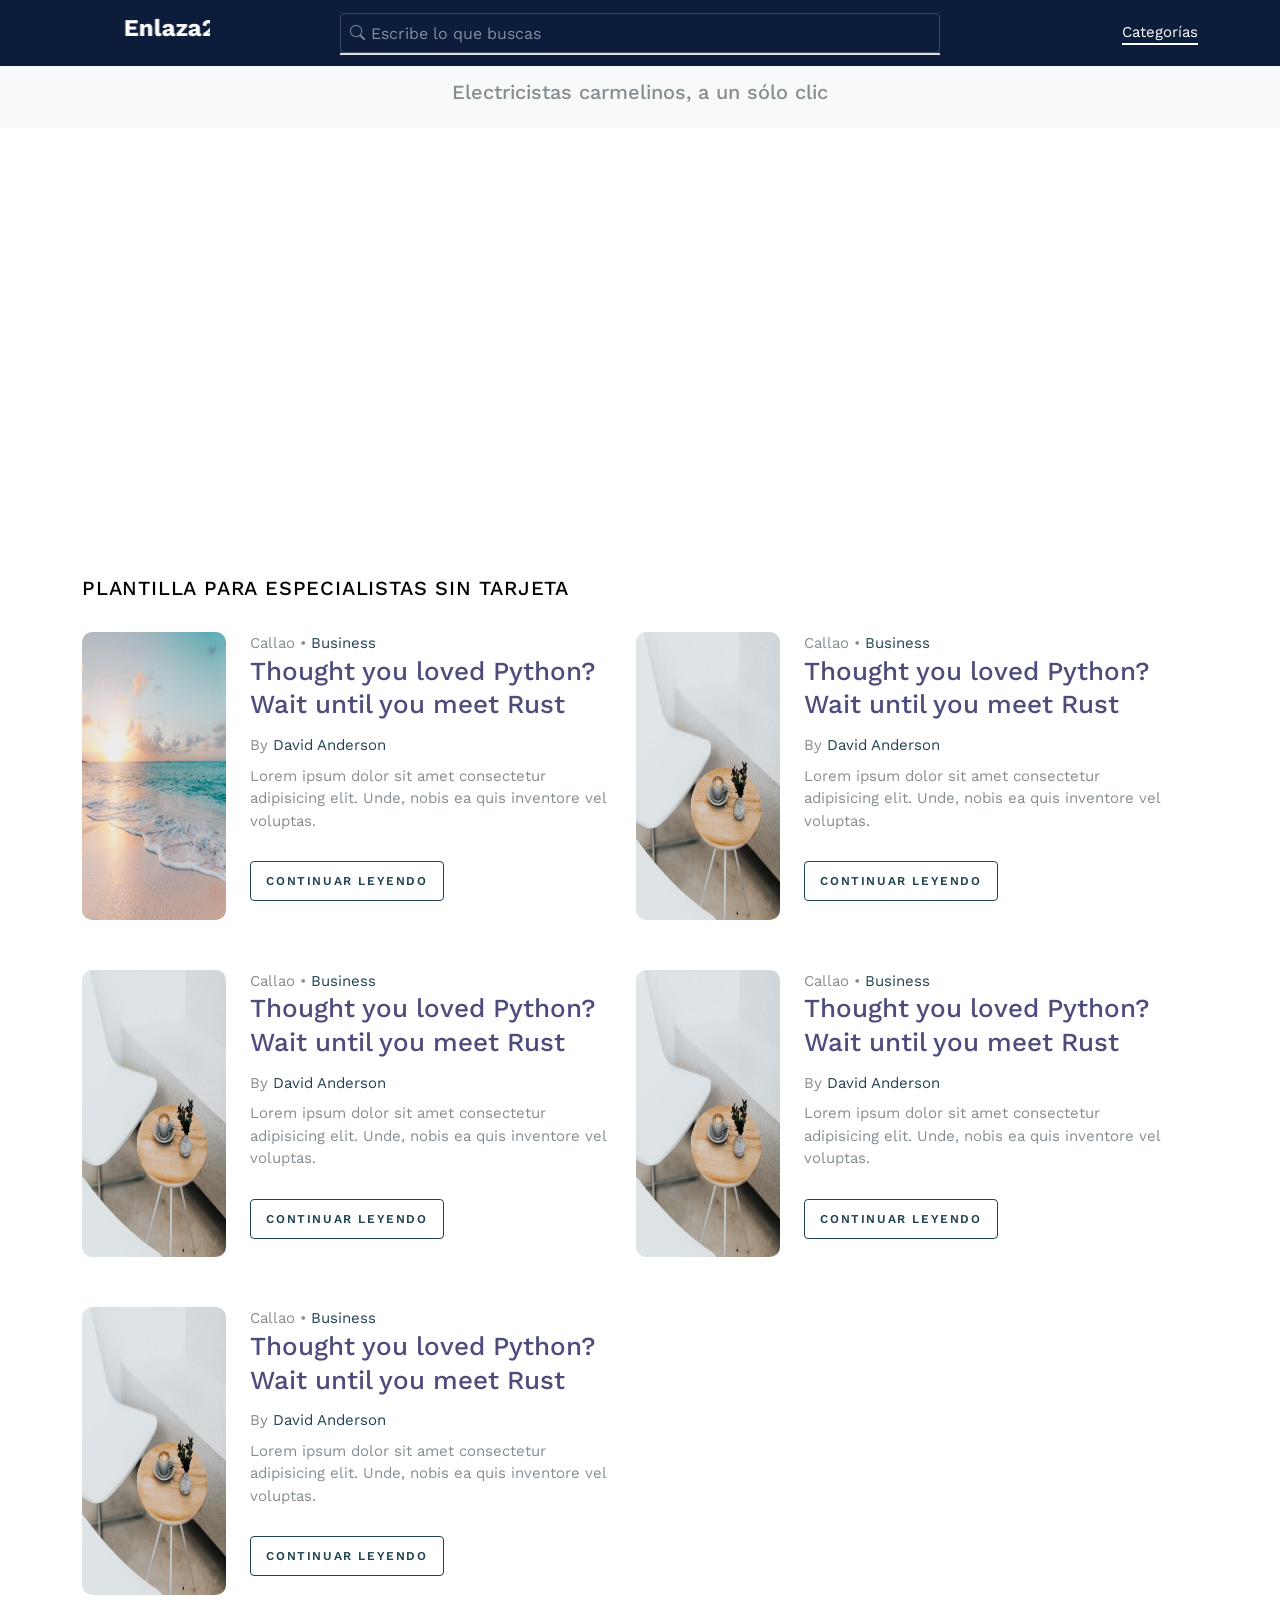
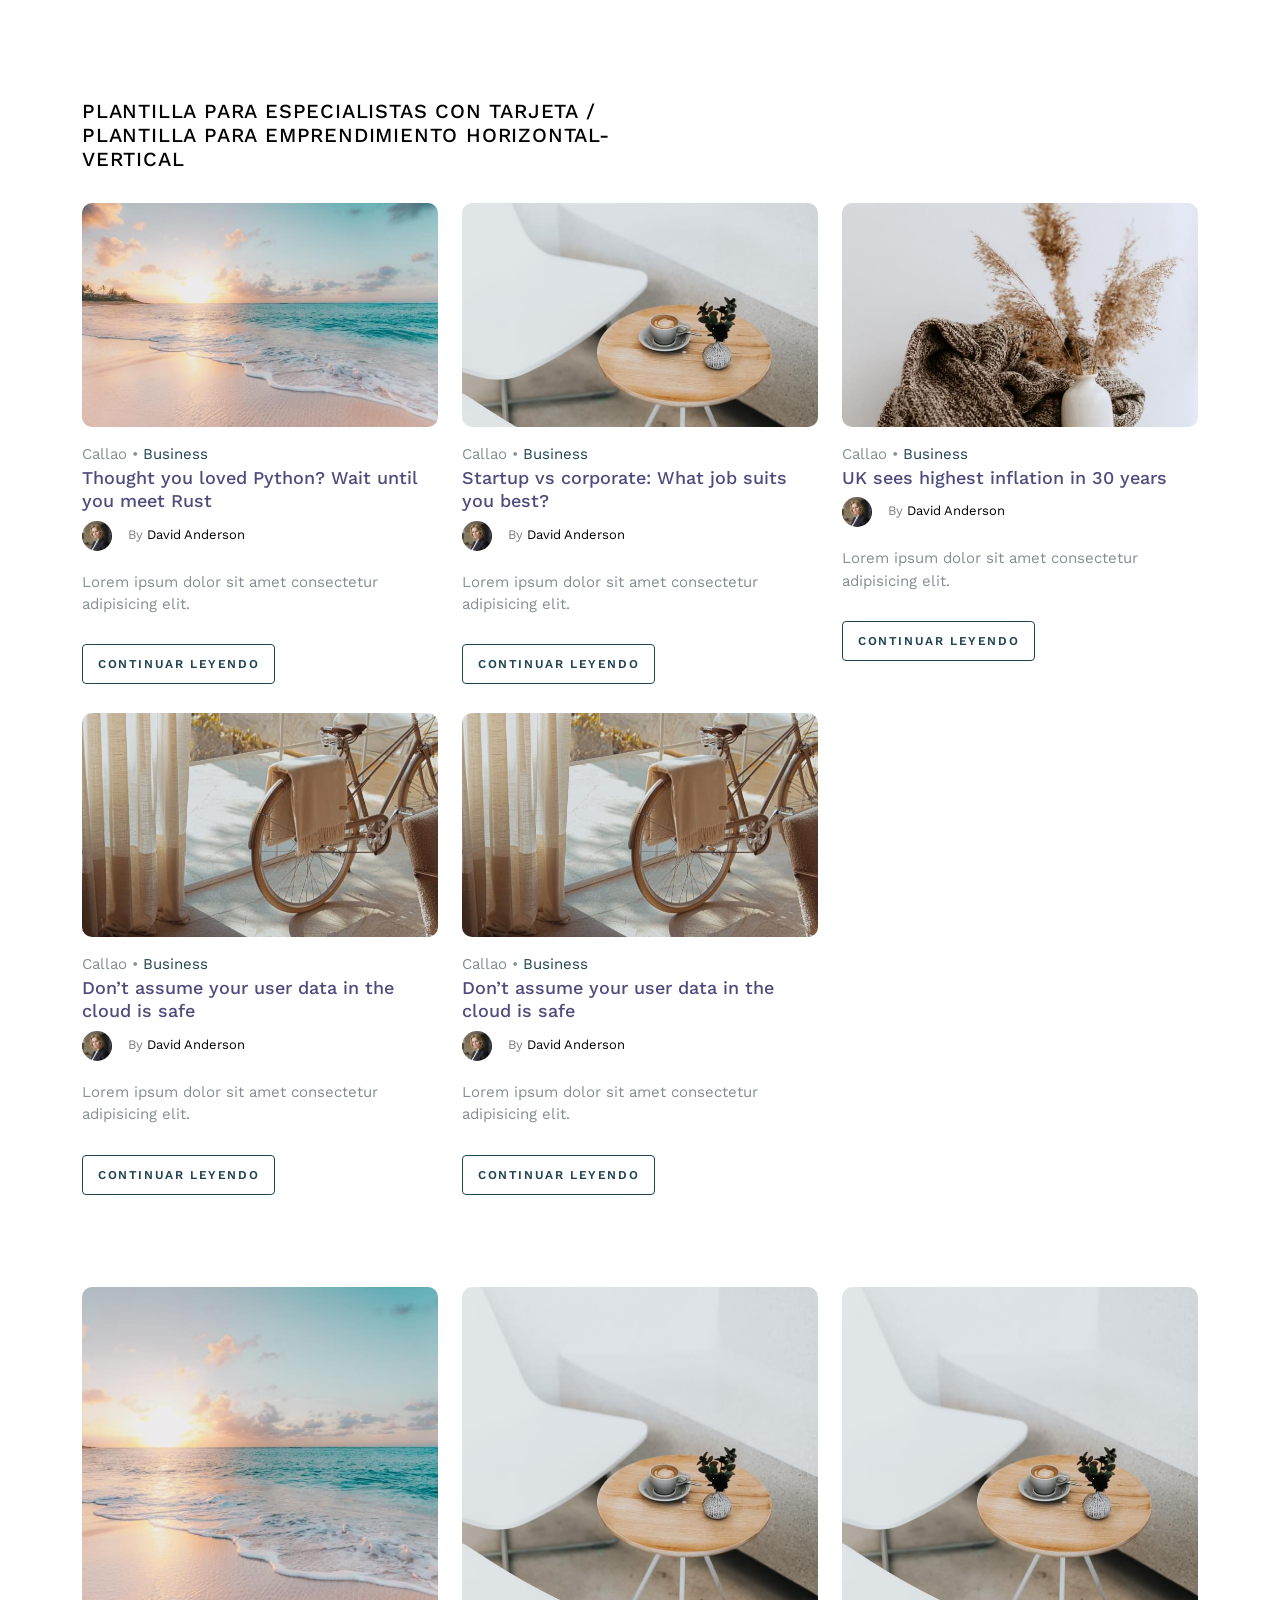
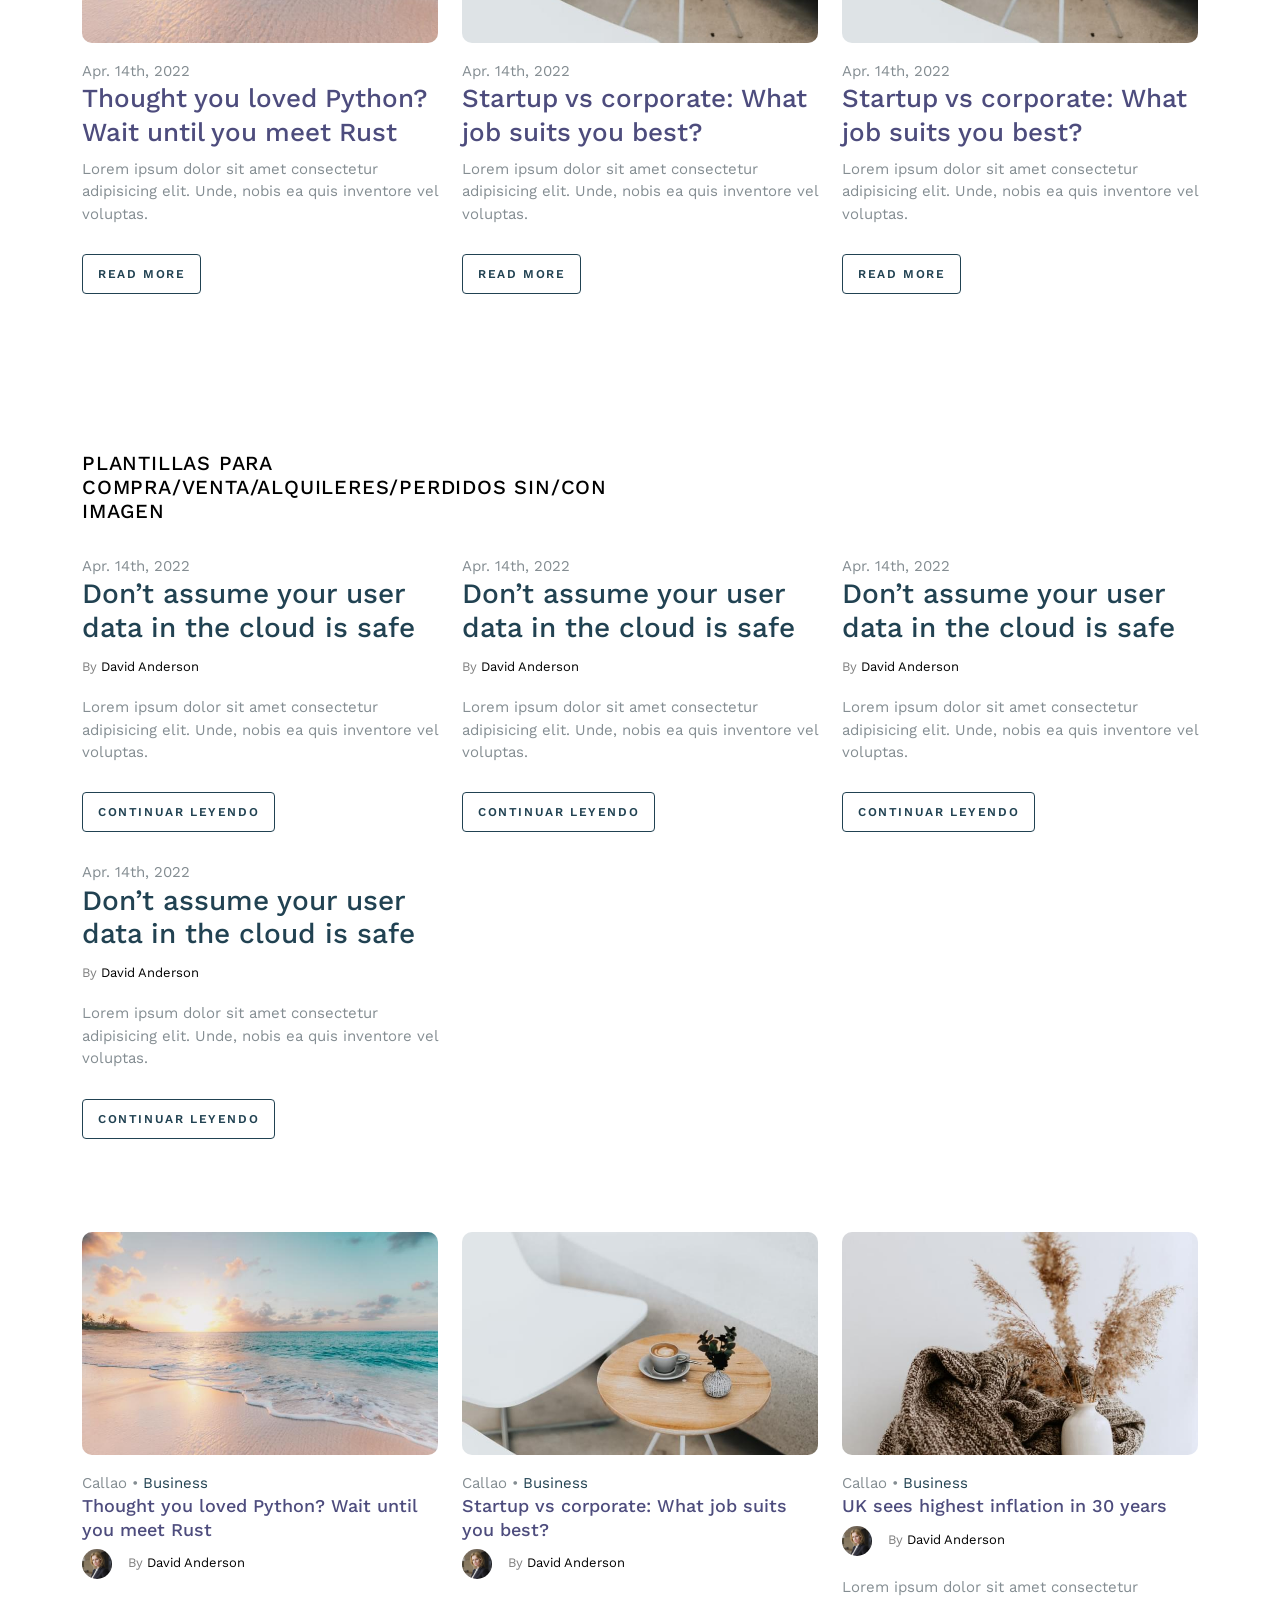
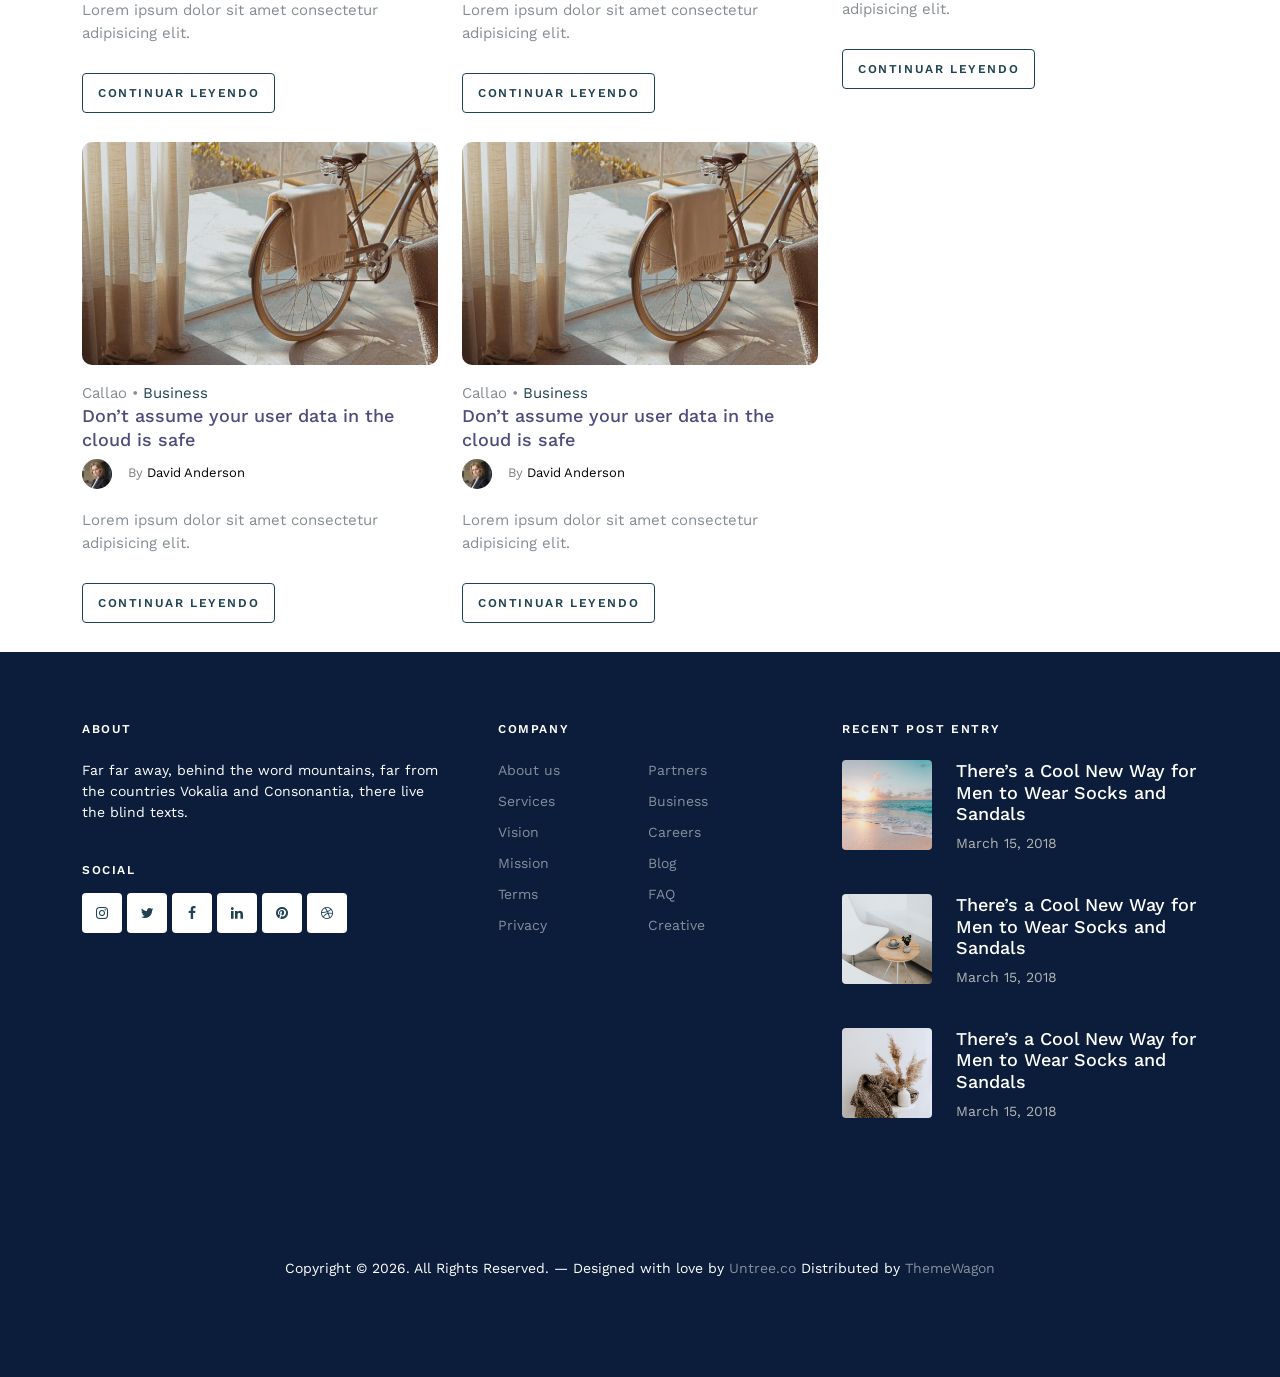
==== index.html @ 921a1724 "feat: contenido dinamico y contenido estatico" ====
<!-- /*
* Template Name: Blogy
* Template Author: Untree.co
* Template URI: https://untree.co/
* License: https://creativecommons.org/licenses/by/3.0/
*/ -->
<!doctype html>
<html lang="en">

<head>
	<meta charset="utf-8">
	<meta name="viewport" content="width=device-width, initial-scale=1">
	<meta name="author" content="Untree.co">
	<link rel="shortcut icon" href="favicon.png">

	<meta name="description" content="" />
	<meta name="keywords" content="bootstrap, bootstrap5" />

	<link rel="preconnect" href="https://fonts.googleapis.com">
	<link rel="preconnect" href="https://fonts.gstatic.com" crossorigin>
	<link href="https://fonts.googleapis.com/css2?family=Work+Sans:wght@400;600;700&display=swap" rel="stylesheet">


	<link rel="stylesheet" href="fonts/icomoon/style.css">
	<link rel="stylesheet" href="fonts/flaticon/font/flaticon.css">

	<link rel="stylesheet" href="https://cdn.jsdelivr.net/npm/bootstrap-icons@1.8.1/font/bootstrap-icons.css">

	<link rel="stylesheet" href="css/tiny-slider.css">
	<link rel="stylesheet" href="css/aos.css">
	<link rel="stylesheet" href="css/glightbox.min.css">
	<link rel="stylesheet" href="css/style.css">

	<link rel="stylesheet" href="css/flatpickr.min.css">


	<title>Blogy &mdash; Free Bootstrap 5 Website Template by Untree.co</title>
</head>

<body>

	<div class="site-mobile-menu site-navbar-target">
		<div class="site-mobile-menu-header">
			<div class="site-mobile-menu-close">
				<span class="icofont-close js-menu-toggle"></span>
			</div>
		</div>
		<div class="site-mobile-menu-body"></div>
	</div>

	<nav class="site-nav">
		<div class="container">
			<div class="menu-bg-wrap">
				<div class="site-navigation">
					<div class="row g-0 align-items-center">
						<div class="col-2">
							<a href="index.html" class="logo m-0 float-start">
								<marquee behavior="scroll" direction="left" scrollamount="3" loop="infinite">Enlaza2.pe
								</marquee>
							</a>
						</div>
						<div class="col-8 text-center">
							<form action="#" class="search-form d-inline-block">
								<input id="search" type="text" class="form-control"
									placeholder="Escribe lo que buscas" />
								<span class="bi-search"></span>
								<div id="suggestions" class="suggestions-box"></div>
							</form>
						</div>

						<div class="col-2">
							<a class="float-end site-menu-toggle js-menu-toggle d-inline-block">
								Categorías
							</a>
							<ul id="menu-categorias" class="js-clone-nav"></ul>
						</div>
					</div>
				</div>
			</div>
		</div>
	</nav>

	<section class="site-typing bg-light">
		<div class="container">
			<div class="text">
				<h5><span id="typing"></span> carmelinos, a un sólo clic</h5>
			</div>
		</div>
	</section>



	<!-- Contenedores dinamicos -->

	<div class="section search-result-wrap">
		<div class="container">
			<div class="row posts-entry">
				<div class="col-lg-2"  id="tipo1"></div>
			</div>
		</div>
	</div>

	<div class="posts-entry posts-entry-sm">
		<div class="container">
			<div class="row" id="tipo2"></div>
		</div>
	</div>

	<div class="section posts-entry">
		<div class="container">
			<div class="row g-3">
				<div class="col-md-12">
					<div class="row" id="tipo3">
					</div>
				</div>
			</div>
		</div>
	</div>

	<div class="section posts-entry">
		<div class="container">
			<div class="row" id="tipo4"></div>
		</div>
	</div>

 	<div class="posts-entry  posts-entry-sm">
		<div class="container">
			<div class="row" id="tipo5"></div>
		</div>
	</div>
	<!-- End contenedores dinamicos -->


	<!-- posts-entry -->
	<section class="section search-result-wrap">
		<div class="container">
			<div class="row mb-4">
				<div class="col-sm-6">
					<h2 class="posts-entry-title">PLANTILLA PARA ESPECIALISTAS SIN TARJETA</h2>
				</div>
			</div>
			<div class="row posts-entry">
				<div class="col-lg-2">
					<div class="blog-entry d-flex blog-entry-search-item">
						<a href="single.html" class="img-link me-4">
							<img src="images/img_1_sq.jpg" alt="Image" class="img-fluid">
						</a>
						<div>
							<span class="date">Callao &bullet; <a href="#">Business</a></span>
							<h2><a href="single.html">Thought you loved Python? Wait until you meet Rust</a></h2>
							<span class="d-inline-block mt-1">By <a href="#">David Anderson</a></span>
							<p>Lorem ipsum dolor sit amet consectetur adipisicing elit. Unde, nobis ea quis inventore
								vel voluptas.</p>
							<p><a href="single.html" class="btn btn-sm btn-outline-primary">Continuar leyendo</a></p>
						</div>
					</div>

					<div class="blog-entry d-flex blog-entry-search-item">
						<a href="single.html" class="img-link me-4">
							<img src="images/img_2_sq.jpg" alt="Image" class="img-fluid">
						</a>
						<div>
							<span class="date">Callao &bullet; <a href="#">Business</a></span>
							<h2><a href="single.html">Thought you loved Python? Wait until you meet Rust</a></h2>
							<span class="d-inline-block mt-1">By <a href="#">David Anderson</a></span>
							<p>Lorem ipsum dolor sit amet consectetur adipisicing elit. Unde, nobis ea quis inventore
								vel voluptas.</p>
							<p><a href="single.html" class="btn btn-sm btn-outline-primary">Continuar leyendo</a></p>
						</div>
					</div>

					<div class="blog-entry d-flex blog-entry-search-item">
						<a href="single.html" class="img-link me-4">
							<img src="images/img_2_sq.jpg" alt="Image" class="img-fluid">
						</a>
						<div>
							<span class="date">Callao &bullet; <a href="#">Business</a></span>
							<h2><a href="single.html">Thought you loved Python? Wait until you meet Rust</a></h2>
							<span class="d-inline-block mt-1">By <a href="#">David Anderson</a></span>
							<p>Lorem ipsum dolor sit amet consectetur adipisicing elit. Unde, nobis ea quis inventore
								vel voluptas.</p>
							<p><a href="single.html" class="btn btn-sm btn-outline-primary">Continuar leyendo</a></p>
						</div>
					</div>

					<div class="blog-entry d-flex blog-entry-search-item">
						<a href="single.html" class="img-link me-4">
							<img src="images/img_2_sq.jpg" alt="Image" class="img-fluid">
						</a>
						<div>
							<span class="date">Callao &bullet; <a href="#">Business</a></span>
							<h2><a href="single.html">Thought you loved Python? Wait until you meet Rust</a></h2>
							<span class="d-inline-block mt-1">By <a href="#">David Anderson</a></span>
							<p>Lorem ipsum dolor sit amet consectetur adipisicing elit. Unde, nobis ea quis inventore
								vel voluptas.</p>
							<p><a href="single.html" class="btn btn-sm btn-outline-primary">Continuar leyendo</a></p>
						</div>
					</div>


					<div class="blog-entry d-flex blog-entry-search-item">
						<a href="single.html" class="img-link me-4">
							<img src="images/img_2_sq.jpg" alt="Image" class="img-fluid">
						</a>
						<div>
							<span class="date">Callao &bullet; <a href="#">Business</a></span>
							<h2><a href="single.html">Thought you loved Python? Wait until you meet Rust</a></h2>
							<span class="d-inline-block mt-1">By <a href="#">David Anderson</a></span>
							<p>Lorem ipsum dolor sit amet consectetur adipisicing elit. Unde, nobis ea quis inventore
								vel voluptas.</p>
							<p><a href="single.html" class="btn btn-sm btn-outline-primary">Continuar leyendo</a></p>
						</div>
					</div>
				</div>
			</div>
		</div>
	</section>
	<!-- End posts-entry -->


	<!-- Start posts-entry -->
	<section class="posts-entry posts-entry-sm">
		<div class="container">
			<div class="row mb-4">
				<div class="col-sm-6">
					<h2 class="posts-entry-title">PLANTILLA PARA ESPECIALISTAS CON TARJETA / PLANTILLA PARA
						EMPRENDIMIENTO
						HORIZONTAL-VERTICAL</h2>
				</div>
			</div>
			<div class="row">
				<div class="col-md-6 col-lg-4">
					<div class="blog-entry">
						<a href="single.html" class="img-link">
							<img src="images/img_1_horizontal.jpg" alt="Image" class="img-fluid">
						</a>
						<span class="date">Callao &bullet; <a href="#">Business</a></span>
						<h2><a href="single.html">Thought you loved Python? Wait until you meet Rust</a></h2>

						<div class="post-meta align-items-center text-left clearfix">
							<figure class="author-figure mb-0 me-3 float-start"><img src="images/person_3.jpg"
									alt="Image" class="img-fluid"></figure>
							<span class="d-inline-block mt-1">By <a href="#">David Anderson</a></span>
						</div>

						<p>Lorem ipsum dolor sit amet consectetur adipisicing elit.</p>
						<p><a href="single.html" class="btn btn-sm btn-outline-primary">Continuar leyendo</a></p>
					</div>
				</div>
				<div class="col-md-6 col-lg-4">
					<div class="blog-entry">
						<a href="single.html" class="img-link">
							<img src="images/img_2_horizontal.jpg" alt="Image" class="img-fluid">
						</a>
						<span class="date">Callao &bullet; <a href="#">Business</a></span>
						<h2><a href="single.html">Startup vs corporate: What job suits you best?</a></h2>
						<div class="post-meta align-items-center text-left clearfix">
							<figure class="author-figure mb-0 me-3 float-start"><img src="images/person_3.jpg"
									alt="Image" class="img-fluid"></figure>
							<span class="d-inline-block mt-1">By <a href="#">David Anderson</a></span>
						</div>
						<p>Lorem ipsum dolor sit amet consectetur adipisicing elit.</p>
						<p><a href="single.html" class="btn btn-sm btn-outline-primary">Continuar leyendo</a></p>
					</div>
				</div>
				<div class="col-md-6 col-lg-4">
					<div class="blog-entry">
						<a href="single.html" class="img-link">
							<img src="images/img_3_horizontal.jpg" alt="Image" class="img-fluid">
						</a>
						<span class="date">Callao &bullet; <a href="#">Business</a></span>
						<h2><a href="single.html">UK sees highest inflation in 30 years</a></h2>
						<div class="post-meta align-items-center text-left clearfix">
							<figure class="author-figure mb-0 me-3 float-start"><img src="images/person_3.jpg"
									alt="Image" class="img-fluid"></figure>
							<span class="d-inline-block mt-1">By <a href="#">David Anderson</a></span>
						</div>
						<p>Lorem ipsum dolor sit amet consectetur adipisicing elit.</p>
						<p><a href="single.html" class="btn btn-sm btn-outline-primary">Continuar leyendo</a></p>
					</div>
				</div>
				<div class="col-md-6 col-lg-4">
					<div class="blog-entry">
						<a href="single.html" class="img-link">
							<img src="images/img_4_horizontal.jpg" alt="Image" class="img-fluid">
						</a>
						<span class="date">Callao &bullet; <a href="#">Business</a></span>
						<h2><a href="single.html">Don’t assume your user data in the cloud is safe</a></h2>
						<div class="post-meta align-items-center text-left clearfix">
							<figure class="author-figure mb-0 me-3 float-start"><img src="images/person_3.jpg"
									alt="Image" class="img-fluid"></figure>
							<span class="d-inline-block mt-1">By <a href="#">David Anderson</a></span>
						</div>
						<p>Lorem ipsum dolor sit amet consectetur adipisicing elit.</p>
						<p><a href="single.html" class="btn btn-sm btn-outline-primary">Continuar leyendo</a></p>
					</div>
				</div>
				<div class="col-md-6 col-lg-4">
					<div class="blog-entry">
						<a href="single.html" class="img-link">
							<img src="images/img_4_horizontal.jpg" alt="Image" class="img-fluid">
						</a>
						<span class="date">Callao &bullet; <a href="#">Business</a></span>
						<h2><a href="single.html">Don’t assume your user data in the cloud is safe</a></h2>
						<div class="post-meta align-items-center text-left clearfix">
							<figure class="author-figure mb-0 me-3 float-start"><img src="images/person_3.jpg"
									alt="Image" class="img-fluid"></figure>
							<span class="d-inline-block mt-1">By <a href="#">David Anderson</a></span>
						</div>
						<p>Lorem ipsum dolor sit amet consectetur adipisicing elit.</p>
						<p><a href="single.html" class="btn btn-sm btn-outline-primary">Continuar leyendo</a></p>
					</div>
				</div>
			</div>
		</div>
	</section>
	<!-- End posts-entry -->

	<!-- Start posts-entry -->
	<div class="section posts-entry">
		<div class="container">
			<div class="row g-3">
				<div class="col-md-12">
					<div class="row">
						<div class="col-md-4">
							<div class="blog-entry">
								<a href="single.html" class="img-link">
									<img src="images/img_1_sq.jpg" alt="Image" class="img-fluid">
								</a>
								<span class="date">Apr. 14th, 2022</span>
								<h2><a href="single.html">Thought you loved Python? Wait until you meet Rust</a></h2>
								<p>Lorem ipsum dolor sit amet consectetur adipisicing elit. Unde, nobis ea quis
									inventore vel voluptas.</p>
								<p><a href="single.html" class="btn btn-sm btn-outline-primary">Read More</a></p>
							</div>
						</div>
						<div class="col-md-4">
							<div class="blog-entry">
								<a href="single.html" class="img-link">
									<img src="images/img_2_sq.jpg" alt="Image" class="img-fluid">
								</a>
								<span class="date">Apr. 14th, 2022</span>
								<h2><a href="single.html">Startup vs corporate: What job suits you best?</a></h2>
								<p>Lorem ipsum dolor sit amet consectetur adipisicing elit. Unde, nobis ea quis
									inventore vel voluptas.</p>
								<p><a href="single.html" class="btn btn-sm btn-outline-primary">Read More</a></p>
							</div>
						</div>
						<div class="col-md-4">
							<div class="blog-entry">
								<a href="single.html" class="img-link">
									<img src="images/img_2_sq.jpg" alt="Image" class="img-fluid">
								</a>
								<span class="date">Apr. 14th, 2022</span>
								<h2><a href="single.html">Startup vs corporate: What job suits you best?</a></h2>
								<p>Lorem ipsum dolor sit amet consectetur adipisicing elit. Unde, nobis ea quis
									inventore vel voluptas.</p>
								<p><a href="single.html" class="btn btn-sm btn-outline-primary">Read More</a></p>
							</div>
						</div>
					</div>
				</div>
			</div>
		</div>
	</div>

	<!-- Start posts-entry -->
	<section class="section posts-entry">
		<div class="container">
			<div class="row mb-4">
				<div class="col-sm-6">
					<h2 class="posts-entry-title">PLANTILLAS PARA COMPRA/VENTA/ALQUILERES/PERDIDOS SIN/CON IMAGEN</h2>
				</div>
			</div>
			<div class="row">
				<div class="col-md-6 col-lg-4">
					<span class="date">Apr. 14th, 2022</span>
					<h3><a href="single.html">Don’t assume your user data in the cloud is safe</a></h3>
					<div class="post-meta align-items-center text-left clearfix">
						<span class="d-inline-block mt-1">By <a href="#">David Anderson</a></span>
					</div>
					<p>Lorem ipsum dolor sit amet consectetur adipisicing elit. Unde, nobis ea quis inventore
						vel voluptas.</p>
					<p><a href="single.html" class="btn btn-sm btn-outline-primary">Continuar leyendo</a></p>
				</div>

				<div class="col-md-6 col-lg-4">
					<span class="date">Apr. 14th, 2022</span>
					<h3><a href="single.html">Don’t assume your user data in the cloud is safe</a></h3>
					<div class="post-meta align-items-center text-left clearfix">
						<span class="d-inline-block mt-1">By <a href="#">David Anderson</a></span>
					</div>
					<p>Lorem ipsum dolor sit amet consectetur adipisicing elit. Unde, nobis ea quis inventore
						vel voluptas.</p>
					<p><a href="single.html" class="btn btn-sm btn-outline-primary">Continuar leyendo</a></p>
				</div>

				<div class="col-md-6 col-lg-4">
					<span class="date">Apr. 14th, 2022</span>
					<h3><a href="single.html">Don’t assume your user data in the cloud is safe</a></h3>
					<div class="post-meta align-items-center text-left clearfix">
						<span class="d-inline-block mt-1">By <a href="#">David Anderson</a></span>
					</div>
					<p>Lorem ipsum dolor sit amet consectetur adipisicing elit. Unde, nobis ea quis inventore
						vel voluptas.</p>
					<p><a href="single.html" class="btn btn-sm btn-outline-primary">Continuar leyendo</a></p>
				</div>

				<div class="col-md-6 col-lg-4">
					<span class="date">Apr. 14th, 2022</span>
					<h3><a href="single.html">Don’t assume your user data in the cloud is safe</a></h3>
					<div class="post-meta align-items-center text-left clearfix">
						<span class="d-inline-block mt-1">By <a href="#">David Anderson</a></span>
					</div>
					<p>Lorem ipsum dolor sit amet consectetur adipisicing elit. Unde, nobis ea quis inventore
						vel voluptas.</p>
					<p><a href="single.html" class="btn btn-sm btn-outline-primary">Continuar leyendo</a></p>
				</div>
			</div>
		</div>
		</div>
	</section>
	<!-- End posts-entry -->

	<div class="posts-entry posts-entry-sm">
		<div class="container">
			<div class="row">
				<div class="col-md-6 col-lg-4">
					<div class="blog-entry">
						<a href="single.html" class="img-link">
							<img src="images/img_1_horizontal.jpg" alt="Image" class="img-fluid">
						</a>
						<span class="date">Callao &bullet; <a href="#">Business</a></span>
						<h2><a href="single.html">Thought you loved Python? Wait until you meet Rust</a></h2>

						<div class="post-meta align-items-center text-left clearfix">
							<figure class="author-figure mb-0 me-3 float-start"><img src="images/person_3.jpg"
									alt="Image" class="img-fluid"></figure>
							<span class="d-inline-block mt-1">By <a href="#">David Anderson</a></span>
						</div>

						<p>Lorem ipsum dolor sit amet consectetur adipisicing elit.</p>
						<p><a href="single.html" class="btn btn-sm btn-outline-primary">Continuar leyendo</a></p>
					</div>
				</div>
				<div class="col-md-6 col-lg-4">
					<div class="blog-entry">
						<a href="single.html" class="img-link">
							<img src="images/img_2_horizontal.jpg" alt="Image" class="img-fluid">
						</a>
						<span class="date">Callao &bullet; <a href="#">Business</a></span>
						<h2><a href="single.html">Startup vs corporate: What job suits you best?</a></h2>
						<div class="post-meta align-items-center text-left clearfix">
							<figure class="author-figure mb-0 me-3 float-start"><img src="images/person_3.jpg"
									alt="Image" class="img-fluid"></figure>
							<span class="d-inline-block mt-1">By <a href="#">David Anderson</a></span>
						</div>
						<p>Lorem ipsum dolor sit amet consectetur adipisicing elit.</p>
						<p><a href="single.html" class="btn btn-sm btn-outline-primary">Continuar leyendo</a></p>
					</div>
				</div>
				<div class="col-md-6 col-lg-4">
					<div class="blog-entry">
						<a href="single.html" class="img-link">
							<img src="images/img_3_horizontal.jpg" alt="Image" class="img-fluid">
						</a>
						<span class="date">Callao &bullet; <a href="#">Business</a></span>
						<h2><a href="single.html">UK sees highest inflation in 30 years</a></h2>
						<div class="post-meta align-items-center text-left clearfix">
							<figure class="author-figure mb-0 me-3 float-start"><img src="images/person_3.jpg"
									alt="Image" class="img-fluid"></figure>
							<span class="d-inline-block mt-1">By <a href="#">David Anderson</a></span>
						</div>
						<p>Lorem ipsum dolor sit amet consectetur adipisicing elit.</p>
						<p><a href="single.html" class="btn btn-sm btn-outline-primary">Continuar leyendo</a></p>
					</div>
				</div>
				<div class="col-md-6 col-lg-4">
					<div class="blog-entry">
						<a href="single.html" class="img-link">
							<img src="images/img_4_horizontal.jpg" alt="Image" class="img-fluid">
						</a>
						<span class="date">Callao &bullet; <a href="#">Business</a></span>
						<h2><a href="single.html">Don’t assume your user data in the cloud is safe</a></h2>
						<div class="post-meta align-items-center text-left clearfix">
							<figure class="author-figure mb-0 me-3 float-start"><img src="images/person_3.jpg"
									alt="Image" class="img-fluid"></figure>
							<span class="d-inline-block mt-1">By <a href="#">David Anderson</a></span>
						</div>
						<p>Lorem ipsum dolor sit amet consectetur adipisicing elit.</p>
						<p><a href="single.html" class="btn btn-sm btn-outline-primary">Continuar leyendo</a></p>
					</div>
				</div>
				<div class="col-md-6 col-lg-4">
					<div class="blog-entry">
						<a href="single.html" class="img-link">
							<img src="images/img_4_horizontal.jpg" alt="Image" class="img-fluid">
						</a>
						<span class="date">Callao &bullet; <a href="#">Business</a></span>
						<h2><a href="single.html">Don’t assume your user data in the cloud is safe</a></h2>
						<div class="post-meta align-items-center text-left clearfix">
							<figure class="author-figure mb-0 me-3 float-start"><img src="images/person_3.jpg"
									alt="Image" class="img-fluid"></figure>
							<span class="d-inline-block mt-1">By <a href="#">David Anderson</a></span>
						</div>
						<p>Lorem ipsum dolor sit amet consectetur adipisicing elit.</p>
						<p><a href="single.html" class="btn btn-sm btn-outline-primary">Continuar leyendo</a></p>
					</div>
				</div>
			</div>
		</div>
	</div>
	<!-- End posts-entry -->





	<footer class="site-footer">
		<div class="container">
			<div class="row">
				<div class="col-lg-4">
					<div class="widget">
						<h3 class="mb-4">About</h3>
						<p>Far far away, behind the word mountains, far from the countries Vokalia and Consonantia,
							there live the blind texts.</p>
					</div> <!-- /.widget -->
					<div class="widget">
						<h3>Social</h3>
						<ul class="list-unstyled social">
							<li><a href="#"><span class="icon-instagram"></span></a></li>
							<li><a href="#"><span class="icon-twitter"></span></a></li>
							<li><a href="#"><span class="icon-facebook"></span></a></li>
							<li><a href="#"><span class="icon-linkedin"></span></a></li>
							<li><a href="#"><span class="icon-pinterest"></span></a></li>
							<li><a href="#"><span class="icon-dribbble"></span></a></li>
						</ul>
					</div> <!-- /.widget -->
				</div> <!-- /.col-lg-4 -->
				<div class="col-lg-4 ps-lg-5">
					<div class="widget">
						<h3 class="mb-4">Company</h3>
						<ul class="list-unstyled float-start links">
							<li><a href="#">About us</a></li>
							<li><a href="#">Services</a></li>
							<li><a href="#">Vision</a></li>
							<li><a href="#">Mission</a></li>
							<li><a href="#">Terms</a></li>
							<li><a href="#">Privacy</a></li>
						</ul>
						<ul class="list-unstyled float-start links">
							<li><a href="#">Partners</a></li>
							<li><a href="#">Business</a></li>
							<li><a href="#">Careers</a></li>
							<li><a href="#">Blog</a></li>
							<li><a href="#">FAQ</a></li>
							<li><a href="#">Creative</a></li>
						</ul>
					</div> <!-- /.widget -->
				</div> <!-- /.col-lg-4 -->
				<div class="col-lg-4">
					<div class="widget">
						<h3 class="mb-4">Recent Post Entry</h3>
						<div class="post-entry-footer">
							<ul>
								<li>
									<a href="">
										<img src="images/img_1_sq.jpg" alt="Image placeholder" class="me-4 rounded">
										<div class="text">
											<h4>There’s a Cool New Way for Men to Wear Socks and Sandals</h4>
											<div class="post-meta">
												<span class="mr-2">March 15, 2018 </span>
											</div>
										</div>
									</a>
								</li>
								<li>
									<a href="">
										<img src="images/img_2_sq.jpg" alt="Image placeholder" class="me-4 rounded">
										<div class="text">
											<h4>There’s a Cool New Way for Men to Wear Socks and Sandals</h4>
											<div class="post-meta">
												<span class="mr-2">March 15, 2018 </span>
											</div>
										</div>
									</a>
								</li>
								<li>
									<a href="">
										<img src="images/img_3_sq.jpg" alt="Image placeholder" class="me-4 rounded">
										<div class="text">
											<h4>There’s a Cool New Way for Men to Wear Socks and Sandals</h4>
											<div class="post-meta">
												<span class="mr-2">March 15, 2018 </span>
											</div>
										</div>
									</a>
								</li>
							</ul>
						</div>


					</div> <!-- /.widget -->
				</div> <!-- /.col-lg-4 -->
			</div> <!-- /.row -->

			<div class="row mt-5">
				<div class="col-12 text-center">
					<!-- 
              **==========
              NOTE: 
              Please don't remove this copyright link unless you buy the license here https://untree.co/license/  
              **==========
            -->

					<p>Copyright &copy;
						<script>document.write(new Date().getFullYear());</script>. All Rights Reserved. &mdash;
						Designed with love by <a href="https://untree.co">Untree.co</a> Distributed by <a
							href="https://themewagon.com">ThemeWagon</a>
						<!-- License information: https://untree.co/license/ -->
					</p>
				</div>
			</div>
		</div> <!-- /.container -->
	</footer> <!-- /.site-footer -->

	<!-- Preloader -->
	<div id="overlayer"></div>
	<div class="loader">
		<div class="spinner-border text-primary" role="status">
			<span class="visually-hidden">Loading...</span>
		</div>
	</div>


	<script src="js/bootstrap.bundle.min.js"></script>
	<script src="js/tiny-slider.js"></script>

	<script src="js/flatpickr.min.js"></script>


	<script src="js/aos.js"></script>
	<script src="js/glightbox.min.js"></script>
	<script src="js/navbar.js"></script>
	<script src="js/counter.js"></script>
	<script src="js/custom.js"></script>

	<script src="js/enlaza2-categorias-menu.js"></script>
	<script src="js/enlaza2-typing-categorias.js"></script>
	<script src="js/enlaza2-buscador.js"></script>
	<script src="js/enlaza2-render.js"></script>

</body>

</html>
---- fonts/icomoon/style.css ----
@font-face {
  font-family: 'icomoon';
  src:  url('fonts/icomoon.eot?10si43');
  src:  url('fonts/icomoon.eot?10si43#iefix') format('embedded-opentype'),
    url('fonts/icomoon.ttf?10si43') format('truetype'),
    url('fonts/icomoon.woff?10si43') format('woff'),
    url('fonts/icomoon.svg?10si43#icomoon') format('svg');
  font-weight: normal;
  font-style: normal;
}

[class^="icon-"], [class*=" icon-"] {
  /* use !important to prevent issues with browser extensions that change fonts */
  font-family: 'icomoon' !important;
  speak: none;
  font-style: normal;
  font-weight: normal;
  font-variant: normal;
  text-transform: none;
  line-height: 1;

  /* Better Font Rendering =========== */
  -webkit-font-smoothing: antialiased;
  -moz-osx-font-smoothing: grayscale;
}

.icon-asterisk:before {
  content: "\f069";
}
.icon-plus:before {
  content: "\f067";
}
.icon-question:before {
  content: "\f128";
}
.icon-minus:before {
  content: "\f068";
}
.icon-glass:before {
  content: "\f000";
}
.icon-music:before {
  content: "\f001";
}
.icon-search:before {
  content: "\f002";
}
.icon-envelope-o:before {
  content: "\f003";
}
.icon-heart:before {
  content: "\f004";
}
.icon-star:before {
  content: "\f005";
}
.icon-star-o:before {
  content: "\f006";
}
.icon-user:before {
  content: "\f007";
}
.icon-film:before {
  content: "\f008";
}
.icon-th-large:before {
  content: "\f009";
}
.icon-th:before {
  content: "\f00a";
}
.icon-th-list:before {
  content: "\f00b";
}
.icon-check:before {
  content: "\f00c";
}
.icon-close:before {
  content: "\f00d";
}
.icon-remove:before {
  content: "\f00d";
}
.icon-times:before {
  content: "\f00d";
}
.icon-search-plus:before {
  content: "\f00e";
}
.icon-search-minus:before {
  content: "\f010";
}
.icon-power-off:before {
  content: "\f011";
}
.icon-signal:before {
  content: "\f012";
}
.icon-cog:before {
  content: "\f013";
}
.icon-gear:before {
  content: "\f013";
}
.icon-trash-o:before {
  content: "\f014";
}
.icon-home:before {
  content: "\f015";
}
.icon-file-o:before {
  content: "\f016";
}
.icon-clock-o:before {
  content: "\f017";
}
.icon-road:before {
  content: "\f018";
}
.icon-download:before {
  content: "\f019";
}
.icon-arrow-circle-o-down:before {
  content: "\f01a";
}
.icon-arrow-circle-o-up:before {
  content: "\f01b";
}
.icon-inbox:before {
  content: "\f01c";
}
.icon-play-circle-o:before {
  content: "\f01d";
}
.icon-repeat:before {
  content: "\f01e";
}
.icon-rotate-right:before {
  content: "\f01e";
}
.icon-refresh:before {
  content: "\f021";
}
.icon-list-alt:before {
  content: "\f022";
}
.icon-lock:before {
  content: "\f023";
}
.icon-flag:before {
  content: "\f024";
}
.icon-headphones:before {
  content: "\f025";
}
.icon-volume-off:before {
  content: "\f026";
}
.icon-volume-down:before {
  content: "\f027";
}
.icon-volume-up:before {
  content: "\f028";
}
.icon-qrcode:before {
  content: "\f029";
}
.icon-barcode:before {
  content: "\f02a";
}
.icon-tag:before {
  content: "\f02b";
}
.icon-tags:before {
  content: "\f02c";
}
.icon-book:before {
  content: "\f02d";
}
.icon-bookmark:before {
  content: "\f02e";
}
.icon-print:before {
  content: "\f02f";
}
.icon-camera:before {
  content: "\f030";
}
.icon-font:before {
  content: "\f031";
}
.icon-bold:before {
  content: "\f032";
}
.icon-italic:before {
  content: "\f033";
}
.icon-text-height:before {
  content: "\f034";
}
.icon-text-width:before {
  content: "\f035";
}
.icon-align-left:before {
  content: "\f036";
}
.icon-align-center:before {
  content: "\f037";
}
.icon-align-right:before {
  content: "\f038";
}
.icon-align-justify:before {
  content: "\f039";
}
.icon-list:before {
  content: "\f03a";
}
.icon-dedent:before {
  content: "\f03b";
}
.icon-outdent:before {
  content: "\f03b";
}
.icon-indent:before {
  content: "\f03c";
}
.icon-video-camera:before {
  content: "\f03d";
}
.icon-image:before {
  content: "\f03e";
}
.icon-photo:before {
  content: "\f03e";
}
.icon-picture-o:before {
  content: "\f03e";
}
.icon-pencil:before {
  content: "\f040";
}
.icon-map-marker:before {
  content: "\f041";
}
.icon-adjust:before {
  content: "\f042";
}
.icon-tint:before {
  content: "\f043";
}
.icon-edit:before {
  content: "\f044";
}
.icon-pencil-square-o:before {
  content: "\f044";
}
.icon-share-square-o:before {
  content: "\f045";
}
.icon-check-square-o:before {
  content: "\f046";
}
.icon-arrows:before {
  content: "\f047";
}
.icon-step-backward:before {
  content: "\f048";
}
.icon-fast-backward:before {
  content: "\f049";
}
.icon-backward:before {
  content: "\f04a";
}
.icon-play:before {
  content: "\f04b";
}
.icon-pause:before {
  content: "\f04c";
}
.icon-stop:before {
  content: "\f04d";
}
.icon-forward:before {
  content: "\f04e";
}
.icon-fast-forward:before {
  content: "\f050";
}
.icon-step-forward:before {
  content: "\f051";
}
.icon-eject:before {
  content: "\f052";
}
.icon-chevron-left:before {
  content: "\f053";
}
.icon-chevron-right:before {
  content: "\f054";
}
.icon-plus-circle:before {
  content: "\f055";
}
.icon-minus-circle:before {
  content: "\f056";
}
.icon-times-circle:before {
  content: "\f057";
}
.icon-check-circle:before {
  content: "\f058";
}
.icon-question-circle:before {
  content: "\f059";
}
.icon-info-circle:before {
  content: "\f05a";
}
.icon-crosshairs:before {
  content: "\f05b";
}
.icon-times-circle-o:before {
  content: "\f05c";
}
.icon-check-circle-o:before {
  content: "\f05d";
}
.icon-ban:before {
  content: "\f05e";
}
.icon-arrow-left:before {
  content: "\f060";
}
.icon-arrow-right:before {
  content: "\f061";
}
.icon-arrow-up:before {
  content: "\f062";
}
.icon-arrow-down:before {
  content: "\f063";
}
.icon-mail-forward:before {
  content: "\f064";
}
.icon-share:before {
  content: "\f064";
}
.icon-expand:before {
  content: "\f065";
}
.icon-compress:before {
  content: "\f066";
}
.icon-exclamation-circle:before {
  content: "\f06a";
}
.icon-gift:before {
  content: "\f06b";
}
.icon-leaf:before {
  content: "\f06c";
}
.icon-fire:before {
  content: "\f06d";
}
.icon-eye:before {
  content: "\f06e";
}
.icon-eye-slash:before {
  content: "\f070";
}
.icon-exclamation-triangle:before {
  content: "\f071";
}
.icon-warning:before {
  content: "\f071";
}
.icon-plane:before {
  content: "\f072";
}
.icon-calendar:before {
  content: "\f073";
}
.icon-random:before {
  content: "\f074";
}
.icon-comment:before {
  content: "\f075";
}
.icon-magnet:before {
  content: "\f076";
}
.icon-chevron-up:before {
  content: "\f077";
}
.icon-chevron-down:before {
  content: "\f078";
}
.icon-retweet:before {
  content: "\f079";
}
.icon-shopping-cart:before {
  content: "\f07a";
}
.icon-folder:before {
  content: "\f07b";
}
.icon-folder-open:before {
  content: "\f07c";
}
.icon-arrows-v:before {
  content: "\f07d";
}
.icon-arrows-h:before {
  content: "\f07e";
}
.icon-bar-chart:before {
  content: "\f080";
}
.icon-bar-chart-o:before {
  content: "\f080";
}
.icon-twitter-square:before {
  content: "\f081";
}
.icon-facebook-square:before {
  content: "\f082";
}
.icon-camera-retro:before {
  content: "\f083";
}
.icon-key:before {
  content: "\f084";
}
.icon-cogs:before {
  content: "\f085";
}
.icon-gears:before {
  content: "\f085";
}
.icon-comments:before {
  content: "\f086";
}
.icon-thumbs-o-up:before {
  content: "\f087";
}
.icon-thumbs-o-down:before {
  content: "\f088";
}
.icon-star-half:before {
  content: "\f089";
}
.icon-heart-o:before {
  content: "\f08a";
}
.icon-sign-out:before {
  content: "\f08b";
}
.icon-linkedin-square:before {
  content: "\f08c";
}
.icon-thumb-tack:before {
  content: "\f08d";
}
.icon-external-link:before {
  content: "\f08e";
}
.icon-sign-in:before {
  content: "\f090";
}
.icon-trophy:before {
  content: "\f091";
}
.icon-github-square:before {
  content: "\f092";
}
.icon-upload:before {
  content: "\f093";
}
.icon-lemon-o:before {
  content: "\f094";
}
.icon-phone:before {
  content: "\f095";
}
.icon-square-o:before {
  content: "\f096";
}
.icon-bookmark-o:before {
  content: "\f097";
}
.icon-phone-square:before {
  content: "\f098";
}
.icon-twitter:before {
  content: "\f099";
}
.icon-facebook:before {
  content: "\f09a";
}
.icon-facebook-f:before {
  content: "\f09a";
}
.icon-github:before {
  content: "\f09b";
}
.icon-unlock:before {
  content: "\f09c";
}
.icon-credit-card:before {
  content: "\f09d";
}
.icon-feed:before {
  content: "\f09e";
}
.icon-rss:before {
  content: "\f09e";
}
.icon-hdd-o:before {
  content: "\f0a0";
}
.icon-bullhorn:before {
  content: "\f0a1";
}
.icon-bell-o:before {
  content: "\f0a2";
}
.icon-certificate:before {
  content: "\f0a3";
}
.icon-hand-o-right:before {
  content: "\f0a4";
}
.icon-hand-o-left:before {
  content: "\f0a5";
}
.icon-hand-o-up:before {
  content: "\f0a6";
}
.icon-hand-o-down:before {
  content: "\f0a7";
}
.icon-arrow-circle-left:before {
  content: "\f0a8";
}
.icon-arrow-circle-right:before {
  content: "\f0a9";
}
.icon-arrow-circle-up:before {
  content: "\f0aa";
}
.icon-arrow-circle-down:before {
  content: "\f0ab";
}
.icon-globe:before {
  content: "\f0ac";
}
.icon-wrench:before {
  content: "\f0ad";
}
.icon-tasks:before {
  content: "\f0ae";
}
.icon-filter:before {
  content: "\f0b0";
}
.icon-briefcase:before {
  content: "\f0b1";
}
.icon-arrows-alt:before {
  content: "\f0b2";
}
.icon-group:before {
  content: "\f0c0";
}
.icon-users:before {
  content: "\f0c0";
}
.icon-chain:before {
  content: "\f0c1";
}
.icon-link:before {
  content: "\f0c1";
}
.icon-cloud:before {
  content: "\f0c2";
}
.icon-flask:before {
  content: "\f0c3";
}
.icon-cut:before {
  content: "\f0c4";
}
.icon-scissors:before {
  content: "\f0c4";
}
.icon-copy:before {
  content: "\f0c5";
}
.icon-files-o:before {
  content: "\f0c5";
}
.icon-paperclip:before {
  content: "\f0c6";
}
.icon-floppy-o:before {
  content: "\f0c7";
}
.icon-save:before {
  content: "\f0c7";
}
.icon-square:before {
  content: "\f0c8";
}
.icon-bars:before {
  content: "\f0c9";
}
.icon-navicon:before {
  content: "\f0c9";
}
.icon-reorder:before {
  content: "\f0c9";
}
.icon-list-ul:before {
  content: "\f0ca";
}
.icon-list-ol:before {
  content: "\f0cb";
}
.icon-strikethrough:before {
  content: "\f0cc";
}
.icon-underline:before {
  content: "\f0cd";
}
.icon-table:before {
  content: "\f0ce";
}
.icon-magic:before {
  content: "\f0d0";
}
.icon-truck:before {
  content: "\f0d1";
}
.icon-pinterest:before {
  content: "\f0d2";
}
.icon-pinterest-square:before {
  content: "\f0d3";
}
.icon-google-plus-square:before {
  content: "\f0d4";
}
.icon-google-plus:before {
  content: "\f0d5";
}
.icon-money:before {
  content: "\f0d6";
}
.icon-caret-down:before {
  content: "\f0d7";
}
.icon-caret-up:before {
  content: "\f0d8";
}
.icon-caret-left:before {
  content: "\f0d9";
}
.icon-caret-right:before {
  content: "\f0da";
}
.icon-columns:before {
  content: "\f0db";
}
.icon-sort:before {
  content: "\f0dc";
}
.icon-unsorted:before {
  content: "\f0dc";
}
.icon-sort-desc:before {
  content: "\f0dd";
}
.icon-sort-down:before {
  content: "\f0dd";
}
.icon-sort-asc:before {
  content: "\f0de";
}
.icon-sort-up:before {
  content: "\f0de";
}
.icon-envelope:before {
  content: "\f0e0";
}
.icon-linkedin:before {
  content: "\f0e1";
}
.icon-rotate-left:before {
  content: "\f0e2";
}
.icon-undo:before {
  content: "\f0e2";
}
.icon-gavel:before {
  content: "\f0e3";
}
.icon-legal:before {
  content: "\f0e3";
}
.icon-dashboard:before {
  content: "\f0e4";
}
.icon-tachometer:before {
  content: "\f0e4";
}
.icon-comment-o:before {
  content: "\f0e5";
}
.icon-comments-o:before {
  content: "\f0e6";
}
.icon-bolt:before {
  content: "\f0e7";
}
.icon-flash:before {
  content: "\f0e7";
}
.icon-sitemap:before {
  content: "\f0e8";
}
.icon-umbrella:before {
  content: "\f0e9";
}
.icon-clipboard:before {
  content: "\f0ea";
}
.icon-paste:before {
  content: "\f0ea";
}
.icon-lightbulb-o:before {
  content: "\f0eb";
}
.icon-exchange:before {
  content: "\f0ec";
}
.icon-cloud-download:before {
  content: "\f0ed";
}
.icon-cloud-upload:before {
  content: "\f0ee";
}
.icon-user-md:before {
  content: "\f0f0";
}
.icon-stethoscope:before {
  content: "\f0f1";
}
.icon-suitcase:before {
  content: "\f0f2";
}
.icon-bell:before {
  content: "\f0f3";
}
.icon-coffee:before {
  content: "\f0f4";
}
.icon-cutlery:before {
  content: "\f0f5";
}
.icon-file-text-o:before {
  content: "\f0f6";
}
.icon-building-o:before {
  content: "\f0f7";
}
.icon-hospital-o:before {
  content: "\f0f8";
}
.icon-ambulance:before {
  content: "\f0f9";
}
.icon-medkit:before {
  content: "\f0fa";
}
.icon-fighter-jet:before {
  content: "\f0fb";
}
.icon-beer:before {
  content: "\f0fc";
}
.icon-h-square:before {
  content: "\f0fd";
}
.icon-plus-square:before {
  content: "\f0fe";
}
.icon-angle-double-left:before {
  content: "\f100";
}
.icon-angle-double-right:before {
  content: "\f101";
}
.icon-angle-double-up:before {
  content: "\f102";
}
.icon-angle-double-down:before {
  content: "\f103";
}
.icon-angle-left:before {
  content: "\f104";
}
.icon-angle-right:before {
  content: "\f105";
}
.icon-angle-up:before {
  content: "\f106";
}
.icon-angle-down:before {
  content: "\f107";
}
.icon-desktop:before {
  content: "\f108";
}
.icon-laptop:before {
  content: "\f109";
}
.icon-tablet:before {
  content: "\f10a";
}
.icon-mobile:before {
  content: "\f10b";
}
.icon-mobile-phone:before {
  content: "\f10b";
}
.icon-circle-o:before {
  content: "\f10c";
}
.icon-quote-left:before {
  content: "\f10d";
}
.icon-quote-right:before {
  content: "\f10e";
}
.icon-spinner:before {
  content: "\f110";
}
.icon-circle:before {
  content: "\f111";
}
.icon-mail-reply:before {
  content: "\f112";
}
.icon-reply:before {
  content: "\f112";
}
.icon-github-alt:before {
  content: "\f113";
}
.icon-folder-o:before {
  content: "\f114";
}
.icon-folder-open-o:before {
  content: "\f115";
}
.icon-smile-o:before {
  content: "\f118";
}
.icon-frown-o:before {
  content: "\f119";
}
.icon-meh-o:before {
  content: "\f11a";
}
.icon-gamepad:before {
  content: "\f11b";
}
.icon-keyboard-o:before {
  content: "\f11c";
}
.icon-flag-o:before {
  content: "\f11d";
}
.icon-flag-checkered:before {
  content: "\f11e";
}
.icon-terminal:before {
  content: "\f120";
}
.icon-code:before {
  content: "\f121";
}
.icon-mail-reply-all:before {
  content: "\f122";
}
.icon-reply-all:before {
  content: "\f122";
}
.icon-star-half-empty:before {
  content: "\f123";
}
.icon-star-half-full:before {
  content: "\f123";
}
.icon-star-half-o:before {
  content: "\f123";
}
.icon-location-arrow:before {
  content: "\f124";
}
.icon-crop:before {
  content: "\f125";
}
.icon-code-fork:before {
  content: "\f126";
}
.icon-chain-broken:before {
  content: "\f127";
}
.icon-unlink:before {
  content: "\f127";
}
.icon-info:before {
  content: "\f129";
}
.icon-exclamation:before {
  content: "\f12a";
}
.icon-superscript:before {
  content: "\f12b";
}
.icon-subscript:before {
  content: "\f12c";
}
.icon-eraser:before {
  content: "\f12d";
}
.icon-puzzle-piece:before {
  content: "\f12e";
}
.icon-microphone:before {
  content: "\f130";
}
.icon-microphone-slash:before {
  content: "\f131";
}
.icon-shield:before {
  content: "\f132";
}
.icon-calendar-o:before {
  content: "\f133";
}
.icon-fire-extinguisher:before {
  content: "\f134";
}
.icon-rocket:before {
  content: "\f135";
}
.icon-maxcdn:before {
  content: "\f136";
}
.icon-chevron-circle-left:before {
  content: "\f137";
}
.icon-chevron-circle-right:before {
  content: "\f138";
}
.icon-chevron-circle-up:before {
  content: "\f139";
}
.icon-chevron-circle-down:before {
  content: "\f13a";
}
.icon-html5:before {
  content: "\f13b";
}
.icon-css3:before {
  content: "\f13c";
}
.icon-anchor:before {
  content: "\f13d";
}
.icon-unlock-alt:before {
  content: "\f13e";
}
.icon-bullseye:before {
  content: "\f140";
}
.icon-ellipsis-h:before {
  content: "\f141";
}
.icon-ellipsis-v:before {
  content: "\f142";
}
.icon-rss-square:before {
  content: "\f143";
}
.icon-play-circle:before {
  content: "\f144";
}
.icon-ticket:before {
  content: "\f145";
}
.icon-minus-square:before {
  content: "\f146";
}
.icon-minus-square-o:before {
  content: "\f147";
}
.icon-level-up:before {
  content: "\f148";
}
.icon-level-down:before {
  content: "\f149";
}
.icon-check-square:before {
  content: "\f14a";
}
.icon-pencil-square:before {
  content: "\f14b";
}
.icon-external-link-square:before {
  content: "\f14c";
}
.icon-share-square:before {
  content: "\f14d";
}
.icon-compass:before {
  content: "\f14e";
}
.icon-caret-square-o-down:before {
  content: "\f150";
}
.icon-toggle-down:before {
  content: "\f150";
}
.icon-caret-square-o-up:before {
  content: "\f151";
}
.icon-toggle-up:before {
  content: "\f151";
}
.icon-caret-square-o-right:before {
  content: "\f152";
}
.icon-toggle-right:before {
  content: "\f152";
}
.icon-eur:before {
  content: "\f153";
}
.icon-euro:before {
  content: "\f153";
}
.icon-gbp:before {
  content: "\f154";
}
.icon-dollar:before {
  content: "\f155";
}
.icon-usd:before {
  content: "\f155";
}
.icon-inr:before {
  content: "\f156";
}
.icon-rupee:before {
  content: "\f156";
}
.icon-cny:before {
  content: "\f157";
}
.icon-jpy:before {
  content: "\f157";
}
.icon-rmb:before {
  content: "\f157";
}
.icon-yen:before {
  content: "\f157";
}
.icon-rouble:before {
  content: "\f158";
}
.icon-rub:before {
  content: "\f158";
}
.icon-ruble:before {
  content: "\f158";
}
.icon-krw:before {
  content: "\f159";
}
.icon-won:before {
  content: "\f159";
}
.icon-bitcoin:before {
  content: "\f15a";
}
.icon-btc:before {
  content: "\f15a";
}
.icon-file:before {
  content: "\f15b";
}
.icon-file-text:before {
  content: "\f15c";
}
.icon-sort-alpha-asc:before {
  content: "\f15d";
}
.icon-sort-alpha-desc:before {
  content: "\f15e";
}
.icon-sort-amount-asc:before {
  content: "\f160";
}
.icon-sort-amount-desc:before {
  content: "\f161";
}
.icon-sort-numeric-asc:before {
  content: "\f162";
}
.icon-sort-numeric-desc:before {
  content: "\f163";
}
.icon-thumbs-up:before {
  content: "\f164";
}
.icon-thumbs-down:before {
  content: "\f165";
}
.icon-youtube-square:before {
  content: "\f166";
}
.icon-youtube:before {
  content: "\f167";
}
.icon-xing:before {
  content: "\f168";
}
.icon-xing-square:before {
  content: "\f169";
}
.icon-youtube-play:before {
  content: "\f16a";
}
.icon-dropbox:before {
  content: "\f16b";
}
.icon-stack-overflow:before {
  content: "\f16c";
}
.icon-instagram:before {
  content: "\f16d";
}
.icon-flickr:before {
  content: "\f16e";
}
.icon-adn:before {
  content: "\f170";
}
.icon-bitbucket:before {
  content: "\f171";
}
.icon-bitbucket-square:before {
  content: "\f172";
}
.icon-tumblr:before {
  content: "\f173";
}
.icon-tumblr-square:before {
  content: "\f174";
}
.icon-long-arrow-down:before {
  content: "\f175";
}
.icon-long-arrow-up:before {
  content: "\f176";
}
.icon-long-arrow-left:before {
  content: "\f177";
}
.icon-long-arrow-right:before {
  content: "\f178";
}
.icon-apple:before {
  content: "\f179";
}
.icon-windows:before {
  content: "\f17a";
}
.icon-android:before {
  content: "\f17b";
}
.icon-linux:before {
  content: "\f17c";
}
.icon-dribbble:before {
  content: "\f17d";
}
.icon-skype:before {
  content: "\f17e";
}
.icon-foursquare:before {
  content: "\f180";
}
.icon-trello:before {
  content: "\f181";
}
.icon-female:before {
  content: "\f182";
}
.icon-male:before {
  content: "\f183";
}
.icon-gittip:before {
  content: "\f184";
}
.icon-gratipay:before {
  content: "\f184";
}
.icon-sun-o:before {
  content: "\f185";
}
.icon-moon-o:before {
  content: "\f186";
}
.icon-archive:before {
  content: "\f187";
}
.icon-bug:before {
  content: "\f188";
}
.icon-vk:before {
  content: "\f189";
}
.icon-weibo:before {
  content: "\f18a";
}
.icon-renren:before {
  content: "\f18b";
}
.icon-pagelines:before {
  content: "\f18c";
}
.icon-stack-exchange:before {
  content: "\f18d";
}
.icon-arrow-circle-o-right:before {
  content: "\f18e";
}
.icon-arrow-circle-o-left:before {
  content: "\f190";
}
.icon-caret-square-o-left:before {
  content: "\f191";
}
.icon-toggle-left:before {
  content: "\f191";
}
.icon-dot-circle-o:before {
  content: "\f192";
}
.icon-wheelchair:before {
  content: "\f193";
}
.icon-vimeo-square:before {
  content: "\f194";
}
.icon-try:before {
  content: "\f195";
}
.icon-turkish-lira:before {
  content: "\f195";
}
.icon-plus-square-o:before {
  content: "\f196";
}
.icon-space-shuttle:before {
  content: "\f197";
}
.icon-slack:before {
  content: "\f198";
}
.icon-envelope-square:before {
  content: "\f199";
}
.icon-wordpress:before {
  content: "\f19a";
}
.icon-openid:before {
  content: "\f19b";
}
.icon-bank:before {
  content: "\f19c";
}
.icon-institution:before {
  content: "\f19c";
}
.icon-university:before {
  content: "\f19c";
}
.icon-graduation-cap:before {
  content: "\f19d";
}
.icon-mortar-board:before {
  content: "\f19d";
}
.icon-yahoo:before {
  content: "\f19e";
}
.icon-google:before {
  content: "\f1a0";
}
.icon-reddit:before {
  content: "\f1a1";
}
.icon-reddit-square:before {
  content: "\f1a2";
}
.icon-stumbleupon-circle:before {
  content: "\f1a3";
}
.icon-stumbleupon:before {
  content: "\f1a4";
}
.icon-delicious:before {
  content: "\f1a5";
}
.icon-digg:before {
  content: "\f1a6";
}
.icon-pied-piper-pp:before {
  content: "\f1a7";
}
.icon-pied-piper-alt:before {
  content: "\f1a8";
}
.icon-drupal:before {
  content: "\f1a9";
}
.icon-joomla:before {
  content: "\f1aa";
}
.icon-language:before {
  content: "\f1ab";
}
.icon-fax:before {
  content: "\f1ac";
}
.icon-building:before {
  content: "\f1ad";
}
.icon-child:before {
  content: "\f1ae";
}
.icon-paw:before {
  content: "\f1b0";
}
.icon-spoon:before {
  content: "\f1b1";
}
.icon-cube:before {
  content: "\f1b2";
}
.icon-cubes:before {
  content: "\f1b3";
}
.icon-behance:before {
  content: "\f1b4";
}
.icon-behance-square:before {
  content: "\f1b5";
}
.icon-steam:before {
  content: "\f1b6";
}
.icon-steam-square:before {
  content: "\f1b7";
}
.icon-recycle:before {
  content: "\f1b8";
}
.icon-automobile:before {
  content: "\f1b9";
}
.icon-car:before {
  content: "\f1b9";
}
.icon-cab:before {
  content: "\f1ba";
}
.icon-taxi:before {
  content: "\f1ba";
}
.icon-tree:before {
  content: "\f1bb";
}
.icon-spotify:before {
  content: "\f1bc";
}
.icon-deviantart:before {
  content: "\f1bd";
}
.icon-soundcloud:before {
  content: "\f1be";
}
.icon-database:before {
  content: "\f1c0";
}
.icon-file-pdf-o:before {
  content: "\f1c1";
}
.icon-file-word-o:before {
  content: "\f1c2";
}
.icon-file-excel-o:before {
  content: "\f1c3";
}
.icon-file-powerpoint-o:before {
  content: "\f1c4";
}
.icon-file-image-o:before {
  content: "\f1c5";
}
.icon-file-photo-o:before {
  content: "\f1c5";
}
.icon-file-picture-o:before {
  content: "\f1c5";
}
.icon-file-archive-o:before {
  content: "\f1c6";
}
.icon-file-zip-o:before {
  content: "\f1c6";
}
.icon-file-audio-o:before {
  content: "\f1c7";
}
.icon-file-sound-o:before {
  content: "\f1c7";
}
.icon-file-movie-o:before {
  content: "\f1c8";
}
.icon-file-video-o:before {
  content: "\f1c8";
}
.icon-file-code-o:before {
  content: "\f1c9";
}
.icon-vine:before {
  content: "\f1ca";
}
.icon-codepen:before {
  content: "\f1cb";
}
.icon-jsfiddle:before {
  content: "\f1cc";
}
.icon-life-bouy:before {
  content: "\f1cd";
}
.icon-life-buoy:before {
  content: "\f1cd";
}
.icon-life-ring:before {
  content: "\f1cd";
}
.icon-life-saver:before {
  content: "\f1cd";
}
.icon-support:before {
  content: "\f1cd";
}
.icon-circle-o-notch:before {
  content: "\f1ce";
}
.icon-ra:before {
  content: "\f1d0";
}
.icon-rebel:before {
  content: "\f1d0";
}
.icon-resistance:before {
  content: "\f1d0";
}
.icon-empire:before {
  content: "\f1d1";
}
.icon-ge:before {
  content: "\f1d1";
}
.icon-git-square:before {
  content: "\f1d2";
}
.icon-git:before {
  content: "\f1d3";
}
.icon-hacker-news:before {
  content: "\f1d4";
}
.icon-y-combinator-square:before {
  content: "\f1d4";
}
.icon-yc-square:before {
  content: "\f1d4";
}
.icon-tencent-weibo:before {
  content: "\f1d5";
}
.icon-qq:before {
  content: "\f1d6";
}
.icon-wechat:before {
  content: "\f1d7";
}
.icon-weixin:before {
  content: "\f1d7";
}
.icon-paper-plane:before {
  content: "\f1d8";
}
.icon-send:before {
  content: "\f1d8";
}
.icon-paper-plane-o:before {
  content: "\f1d9";
}
.icon-send-o:before {
  content: "\f1d9";
}
.icon-history:before {
  content: "\f1da";
}
.icon-circle-thin:before {
  content: "\f1db";
}
.icon-header:before {
  content: "\f1dc";
}
.icon-paragraph:before {
  content: "\f1dd";
}
.icon-sliders:before {
  content: "\f1de";
}
.icon-share-alt:before {
  content: "\f1e0";
}
.icon-share-alt-square:before {
  content: "\f1e1";
}
.icon-bomb:before {
  content: "\f1e2";
}
.icon-futbol-o:before {
  content: "\f1e3";
}
.icon-soccer-ball-o:before {
  content: "\f1e3";
}
.icon-tty:before {
  content: "\f1e4";
}
.icon-binoculars:before {
  content: "\f1e5";
}
.icon-plug:before {
  content: "\f1e6";
}
.icon-slideshare:before {
  content: "\f1e7";
}
.icon-twitch:before {
  content: "\f1e8";
}
.icon-yelp:before {
  content: "\f1e9";
}
.icon-newspaper-o:before {
  content: "\f1ea";
}
.icon-wifi:before {
  content: "\f1eb";
}
.icon-calculator:before {
  content: "\f1ec";
}
.icon-paypal:before {
  content: "\f1ed";
}
.icon-google-wallet:before {
  content: "\f1ee";
}
.icon-cc-visa:before {
  content: "\f1f0";
}
.icon-cc-mastercard:before {
  content: "\f1f1";
}
.icon-cc-discover:before {
  content: "\f1f2";
}
.icon-cc-amex:before {
  content: "\f1f3";
}
.icon-cc-paypal:before {
  content: "\f1f4";
}
.icon-cc-stripe:before {
  content: "\f1f5";
}
.icon-bell-slash:before {
  content: "\f1f6";
}
.icon-bell-slash-o:before {
  content: "\f1f7";
}
.icon-trash:before {
  content: "\f1f8";
}
.icon-copyright:before {
  content: "\f1f9";
}
.icon-at:before {
  content: "\f1fa";
}
.icon-eyedropper:before {
  content: "\f1fb";
}
.icon-paint-brush:before {
  content: "\f1fc";
}
.icon-birthday-cake:before {
  content: "\f1fd";
}
.icon-area-chart:before {
  content: "\f1fe";
}
.icon-pie-chart:before {
  content: "\f200";
}
.icon-line-chart:before {
  content: "\f201";
}
.icon-lastfm:before {
  content: "\f202";
}
.icon-lastfm-square:before {
  content: "\f203";
}
.icon-toggle-off:before {
  content: "\f204";
}
.icon-toggle-on:before {
  content: "\f205";
}
.icon-bicycle:before {
  content: "\f206";
}
.icon-bus:before {
  content: "\f207";
}
.icon-ioxhost:before {
  content: "\f208";
}
.icon-angellist:before {
  content: "\f209";
}
.icon-cc:before {
  content: "\f20a";
}
.icon-ils:before {
  content: "\f20b";
}
.icon-shekel:before {
  content: "\f20b";
}
.icon-sheqel:before {
  content: "\f20b";
}
.icon-meanpath:before {
  content: "\f20c";
}
.icon-buysellads:before {
  content: "\f20d";
}
.icon-connectdevelop:before {
  content: "\f20e";
}
.icon-dashcube:before {
  content: "\f210";
}
.icon-forumbee:before {
  content: "\f211";
}
.icon-leanpub:before {
  content: "\f212";
}
.icon-sellsy:before {
  content: "\f213";
}
.icon-shirtsinbulk:before {
  content: "\f214";
}
.icon-simplybuilt:before {
  content: "\f215";
}
.icon-skyatlas:before {
  content: "\f216";
}
.icon-cart-plus:before {
  content: "\f217";
}
.icon-cart-arrow-down:before {
  content: "\f218";
}
.icon-diamond:before {
  content: "\f219";
}
.icon-ship:before {
  content: "\f21a";
}
.icon-user-secret:before {
  content: "\f21b";
}
.icon-motorcycle:before {
  content: "\f21c";
}
.icon-street-view:before {
  content: "\f21d";
}
.icon-heartbeat:before {
  content: "\f21e";
}
.icon-venus:before {
  content: "\f221";
}
.icon-mars:before {
  content: "\f222";
}
.icon-mercury:before {
  content: "\f223";
}
.icon-intersex:before {
  content: "\f224";
}
.icon-transgender:before {
  content: "\f224";
}
.icon-transgender-alt:before {
  content: "\f225";
}
.icon-venus-double:before {
  content: "\f226";
}
.icon-mars-double:before {
  content: "\f227";
}
.icon-venus-mars:before {
  content: "\f228";
}
.icon-mars-stroke:before {
  content: "\f229";
}
.icon-mars-stroke-v:before {
  content: "\f22a";
}
.icon-mars-stroke-h:before {
  content: "\f22b";
}
.icon-neuter:before {
  content: "\f22c";
}
.icon-genderless:before {
  content: "\f22d";
}
.icon-facebook-official:before {
  content: "\f230";
}
.icon-pinterest-p:before {
  content: "\f231";
}
.icon-whatsapp:before {
  content: "\f232";
}
.icon-server:before {
  content: "\f233";
}
.icon-user-plus:before {
  content: "\f234";
}
.icon-user-times:before {
  content: "\f235";
}
.icon-bed:before {
  content: "\f236";
}
.icon-hotel:before {
  content: "\f236";
}
.icon-viacoin:before {
  content: "\f237";
}
.icon-train:before {
  content: "\f238";
}
.icon-subway:before {
  content: "\f239";
}
.icon-medium:before {
  content: "\f23a";
}
.icon-y-combinator:before {
  content: "\f23b";
}
.icon-yc:before {
  content: "\f23b";
}
.icon-optin-monster:before {
  content: "\f23c";
}
.icon-opencart:before {
  content: "\f23d";
}
.icon-expeditedssl:before {
  content: "\f23e";
}
.icon-battery:before {
  content: "\f240";
}
.icon-battery-4:before {
  content: "\f240";
}
.icon-battery-full:before {
  content: "\f240";
}
.icon-battery-3:before {
  content: "\f241";
}
.icon-battery-three-quarters:before {
  content: "\f241";
}
.icon-battery-2:before {
  content: "\f242";
}
.icon-battery-half:before {
  content: "\f242";
}
.icon-battery-1:before {
  content: "\f243";
}
.icon-battery-quarter:before {
  content: "\f243";
}
.icon-battery-0:before {
  content: "\f244";
}
.icon-battery-empty:before {
  content: "\f244";
}
.icon-mouse-pointer:before {
  content: "\f245";
}
.icon-i-cursor:before {
  content: "\f246";
}
.icon-object-group:before {
  content: "\f247";
}
.icon-object-ungroup:before {
  content: "\f248";
}
.icon-sticky-note:before {
  content: "\f249";
}
.icon-sticky-note-o:before {
  content: "\f24a";
}
.icon-cc-jcb:before {
  content: "\f24b";
}
.icon-cc-diners-club:before {
  content: "\f24c";
}
.icon-clone:before {
  content: "\f24d";
}
.icon-balance-scale:before {
  content: "\f24e";
}
.icon-hourglass-o:before {
  content: "\f250";
}
.icon-hourglass-1:before {
  content: "\f251";
}
.icon-hourglass-start:before {
  content: "\f251";
}
.icon-hourglass-2:before {
  content: "\f252";
}
.icon-hourglass-half:before {
  content: "\f252";
}
.icon-hourglass-3:before {
  content: "\f253";
}
.icon-hourglass-end:before {
  content: "\f253";
}
.icon-hourglass:before {
  content: "\f254";
}
.icon-hand-grab-o:before {
  content: "\f255";
}
.icon-hand-rock-o:before {
  content: "\f255";
}
.icon-hand-paper-o:before {
  content: "\f256";
}
.icon-hand-stop-o:before {
  content: "\f256";
}
.icon-hand-scissors-o:before {
  content: "\f257";
}
.icon-hand-lizard-o:before {
  content: "\f258";
}
.icon-hand-spock-o:before {
  content: "\f259";
}
.icon-hand-pointer-o:before {
  content: "\f25a";
}
.icon-hand-peace-o:before {
  content: "\f25b";
}
.icon-trademark:before {
  content: "\f25c";
}
.icon-registered:before {
  content: "\f25d";
}
.icon-creative-commons:before {
  content: "\f25e";
}
.icon-gg:before {
  content: "\f260";
}
.icon-gg-circle:before {
  content: "\f261";
}
.icon-tripadvisor:before {
  content: "\f262";
}
.icon-odnoklassniki:before {
  content: "\f263";
}
.icon-odnoklassniki-square:before {
  content: "\f264";
}
.icon-get-pocket:before {
  content: "\f265";
}
.icon-wikipedia-w:before {
  content: "\f266";
}
.icon-safari:before {
  content: "\f267";
}
.icon-chrome:before {
  content: "\f268";
}
.icon-firefox:before {
  content: "\f269";
}
.icon-opera:before {
  content: "\f26a";
}
.icon-internet-explorer:before {
  content: "\f26b";
}
.icon-television:before {
  content: "\f26c";
}
.icon-tv:before {
  content: "\f26c";
}
.icon-contao:before {
  content: "\f26d";
}
.icon-500px:before {
  content: "\f26e";
}
.icon-amazon:before {
  content: "\f270";
}
.icon-calendar-plus-o:before {
  content: "\f271";
}
.icon-calendar-minus-o:before {
  content: "\f272";
}
.icon-calendar-times-o:before {
  content: "\f273";
}
.icon-calendar-check-o:before {
  content: "\f274";
}
.icon-industry:before {
  content: "\f275";
}
.icon-map-pin:before {
  content: "\f276";
}
.icon-map-signs:before {
  content: "\f277";
}
.icon-map-o:before {
  content: "\f278";
}
.icon-map:before {
  content: "\f279";
}
.icon-commenting:before {
  content: "\f27a";
}
.icon-commenting-o:before {
  content: "\f27b";
}
.icon-houzz:before {
  content: "\f27c";
}
.icon-vimeo:before {
  content: "\f27d";
}
.icon-black-tie:before {
  content: "\f27e";
}
.icon-fonticons:before {
  content: "\f280";
}
.icon-reddit-alien:before {
  content: "\f281";
}
.icon-edge:before {
  content: "\f282";
}
.icon-credit-card-alt:before {
  content: "\f283";
}
.icon-codiepie:before {
  content: "\f284";
}
.icon-modx:before {
  content: "\f285";
}
.icon-fort-awesome:before {
  content: "\f286";
}
.icon-usb:before {
  content: "\f287";
}
.icon-product-hunt:before {
  content: "\f288";
}
.icon-mixcloud:before {
  content: "\f289";
}
.icon-scribd:before {
  content: "\f28a";
}
.icon-pause-circle:before {
  content: "\f28b";
}
.icon-pause-circle-o:before {
  content: "\f28c";
}
.icon-stop-circle:before {
  content: "\f28d";
}
.icon-stop-circle-o:before {
  content: "\f28e";
}
.icon-shopping-bag:before {
  content: "\f290";
}
.icon-shopping-basket:before {
  content: "\f291";
}
.icon-hashtag:before {
  content: "\f292";
}
.icon-bluetooth:before {
  content: "\f293";
}
.icon-bluetooth-b:before {
  content: "\f294";
}
.icon-percent:before {
  content: "\f295";
}
.icon-gitlab:before {
  content: "\f296";
}
.icon-wpbeginner:before {
  content: "\f297";
}
.icon-wpforms:before {
  content: "\f298";
}
.icon-envira:before {
  content: "\f299";
}
.icon-universal-access:before {
  content: "\f29a";
}
.icon-wheelchair-alt:before {
  content: "\f29b";
}
.icon-question-circle-o:before {
  content: "\f29c";
}
.icon-blind:before {
  content: "\f29d";
}
.icon-audio-description:before {
  content: "\f29e";
}
.icon-volume-control-phone:before {
  content: "\f2a0";
}
.icon-braille:before {
  content: "\f2a1";
}
.icon-assistive-listening-systems:before {
  content: "\f2a2";
}
.icon-american-sign-language-interpreting:before {
  content: "\f2a3";
}
.icon-asl-interpreting:before {
  content: "\f2a3";
}
.icon-deaf:before {
  content: "\f2a4";
}
.icon-deafness:before {
  content: "\f2a4";
}
.icon-hard-of-hearing:before {
  content: "\f2a4";
}
.icon-glide:before {
  content: "\f2a5";
}
.icon-glide-g:before {
  content: "\f2a6";
}
.icon-sign-language:before {
  content: "\f2a7";
}
.icon-signing:before {
  content: "\f2a7";
}
.icon-low-vision:before {
  content: "\f2a8";
}
.icon-viadeo:before {
  content: "\f2a9";
}
.icon-viadeo-square:before {
  content: "\f2aa";
}
.icon-snapchat:before {
  content: "\f2ab";
}
.icon-snapchat-ghost:before {
  content: "\f2ac";
}
.icon-snapchat-square:before {
  content: "\f2ad";
}
.icon-pied-piper:before {
  content: "\f2ae";
}
.icon-first-order:before {
  content: "\f2b0";
}
.icon-yoast:before {
  content: "\f2b1";
}
.icon-themeisle:before {
  content: "\f2b2";
}
.icon-google-plus-circle:before {
  content: "\f2b3";
}
.icon-google-plus-official:before {
  content: "\f2b3";
}
.icon-fa:before {
  content: "\f2b4";
}
.icon-font-awesome:before {
  content: "\f2b4";
}
.icon-handshake-o:before {
  content: "\f2b5";
}
.icon-envelope-open:before {
  content: "\f2b6";
}
.icon-envelope-open-o:before {
  content: "\f2b7";
}
.icon-linode:before {
  content: "\f2b8";
}
.icon-address-book:before {
  content: "\f2b9";
}
.icon-address-book-o:before {
  content: "\f2ba";
}
.icon-address-card:before {
  content: "\f2bb";
}
.icon-vcard:before {
  content: "\f2bb";
}
.icon-address-card-o:before {
  content: "\f2bc";
}
.icon-vcard-o:before {
  content: "\f2bc";
}
.icon-user-circle:before {
  content: "\f2bd";
}
.icon-user-circle-o:before {
  content: "\f2be";
}
.icon-user-o:before {
  content: "\f2c0";
}
.icon-id-badge:before {
  content: "\f2c1";
}
.icon-drivers-license:before {
  content: "\f2c2";
}
.icon-id-card:before {
  content: "\f2c2";
}
.icon-drivers-license-o:before {
  content: "\f2c3";
}
.icon-id-card-o:before {
  content: "\f2c3";
}
.icon-quora:before {
  content: "\f2c4";
}
.icon-free-code-camp:before {
  content: "\f2c5";
}
.icon-telegram:before {
  content: "\f2c6";
}
.icon-thermometer:before {
  content: "\f2c7";
}
.icon-thermometer-4:before {
  content: "\f2c7";
}
.icon-thermometer-full:before {
  content: "\f2c7";
}
.icon-thermometer-3:before {
  content: "\f2c8";
}
.icon-thermometer-three-quarters:before {
  content: "\f2c8";
}
.icon-thermometer-2:before {
  content: "\f2c9";
}
.icon-thermometer-half:before {
  content: "\f2c9";
}
.icon-thermometer-1:before {
  content: "\f2ca";
}
.icon-thermometer-quarter:before {
  content: "\f2ca";
}
.icon-thermometer-0:before {
  content: "\f2cb";
}
.icon-thermometer-empty:before {
  content: "\f2cb";
}
.icon-shower:before {
  content: "\f2cc";
}
.icon-bath:before {
  content: "\f2cd";
}
.icon-bathtub:before {
  content: "\f2cd";
}
.icon-s15:before {
  content: "\f2cd";
}
.icon-podcast:before {
  content: "\f2ce";
}
.icon-window-maximize:before {
  content: "\f2d0";
}
.icon-window-minimize:before {
  content: "\f2d1";
}
.icon-window-restore:before {
  content: "\f2d2";
}
.icon-times-rectangle:before {
  content: "\f2d3";
}
.icon-window-close:before {
  content: "\f2d3";
}
.icon-times-rectangle-o:before {
  content: "\f2d4";
}
.icon-window-close-o:before {
  content: "\f2d4";
}
.icon-bandcamp:before {
  content: "\f2d5";
}
.icon-grav:before {
  content: "\f2d6";
}
.icon-etsy:before {
  content: "\f2d7";
}
.icon-imdb:before {
  content: "\f2d8";
}
.icon-ravelry:before {
  content: "\f2d9";
}
.icon-eercast:before {
  content: "\f2da";
}
.icon-microchip:before {
  content: "\f2db";
}
.icon-snowflake-o:before {
  content: "\f2dc";
}
.icon-superpowers:before {
  content: "\f2dd";
}
.icon-wpexplorer:before {
  content: "\f2de";
}
.icon-meetup:before {
  content: "\f2e0";
}
.icon-3d_rotation:before {
  content: "\e84d";
}
.icon-ac_unit:before {
  content: "\eb3b";
}
.icon-alarm:before {
  content: "\e855";
}
.icon-access_alarms:before {
  content: "\e191";
}
.icon-schedule:before {
  content: "\e8b5";
}
.icon-accessibility:before {
  content: "\e84e";
}
.icon-accessible:before {
  content: "\e914";
}
.icon-account_balance:before {
  content: "\e84f";
}
.icon-account_balance_wallet:before {
  content: "\e850";
}
.icon-account_box:before {
  content: "\e851";
}
.icon-account_circle:before {
  content: "\e853";
}
.icon-adb:before {
  content: "\e60e";
}
.icon-add:before {
  content: "\e145";
}
.icon-add_a_photo:before {
  content: "\e439";
}
.icon-alarm_add:before {
  content: "\e856";
}
.icon-add_alert:before {
  content: "\e003";
}
.icon-add_box:before {
  content: "\e146";
}
.icon-add_circle:before {
  content: "\e147";
}
.icon-control_point:before {
  content: "\e3ba";
}
.icon-add_location:before {
  content: "\e567";
}
.icon-add_shopping_cart:before {
  content: "\e854";
}
.icon-queue:before {
  content: "\e03c";
}
.icon-add_to_queue:before {
  content: "\e05c";
}
.icon-adjust2:before {
  content: "\e39e";
}
.icon-airline_seat_flat:before {
  content: "\e630";
}
.icon-airline_seat_flat_angled:before {
  content: "\e631";
}
.icon-airline_seat_individual_suite:before {
  content: "\e632";
}
.icon-airline_seat_legroom_extra:before {
  content: "\e633";
}
.icon-airline_seat_legroom_normal:before {
  content: "\e634";
}
.icon-airline_seat_legroom_reduced:before {
  content: "\e635";
}
.icon-airline_seat_recline_extra:before {
  content: "\e636";
}
.icon-airline_seat_recline_normal:before {
  content: "\e637";
}
.icon-flight:before {
  content: "\e539";
}
.icon-airplanemode_inactive:before {
  content: "\e194";
}
.icon-airplay:before {
  content: "\e055";
}
.icon-airport_shuttle:before {
  content: "\eb3c";
}
.icon-alarm_off:before {
  content: "\e857";
}
.icon-alarm_on:before {
  content: "\e858";
}
.icon-album:before {
  content: "\e019";
}
.icon-all_inclusive:before {
  content: "\eb3d";
}
.icon-all_out:before {
  content: "\e90b";
}
.icon-android2:before {
  content: "\e859";
}
.icon-announcement:before {
  content: "\e85a";
}
.icon-apps:before {
  content: "\e5c3";
}
.icon-archive2:before {
  content: "\e149";
}
.icon-arrow_back:before {
  content: "\e5c4";
}
.icon-arrow_downward:before {
  content: "\e5db";
}
.icon-arrow_drop_down:before {
  content: "\e5c5";
}
.icon-arrow_drop_down_circle:before {
  content: "\e5c6";
}
.icon-arrow_drop_up:before {
  content: "\e5c7";
}
.icon-arrow_forward:before {
  content: "\e5c8";
}
.icon-arrow_upward:before {
  content: "\e5d8";
}
.icon-art_track:before {
  content: "\e060";
}
.icon-aspect_ratio:before {
  content: "\e85b";
}
.icon-poll:before {
  content: "\e801";
}
.icon-assignment:before {
  content: "\e85d";
}
.icon-assignment_ind:before {
  content: "\e85e";
}
.icon-assignment_late:before {
  content: "\e85f";
}
.icon-assignment_return:before {
  content: "\e860";
}
.icon-assignment_returned:before {
  content: "\e861";
}
.icon-assignment_turned_in:before {
  content: "\e862";
}
.icon-assistant:before {
  content: "\e39f";
}
.icon-flag2:before {
  content: "\e153";
}
.icon-attach_file:before {
  content: "\e226";
}
.icon-attach_money:before {
  content: "\e227";
}
.icon-attachment:before {
  content: "\e2bc";
}
.icon-audiotrack:before {
  content: "\e3a1";
}
.icon-autorenew:before {
  content: "\e863";
}
.icon-av_timer:before {
  content: "\e01b";
}
.icon-backspace:before {
  content: "\e14a";
}
.icon-cloud_upload:before {
  content: "\e2c3";
}
.icon-battery_alert:before {
  content: "\e19c";
}
.icon-battery_charging_full:before {
  content: "\e1a3";
}
.icon-battery_std:before {
  content: "\e1a5";
}
.icon-battery_unknown:before {
  content: "\e1a6";
}
.icon-beach_access:before {
  content: "\eb3e";
}
.icon-beenhere:before {
  content: "\e52d";
}
.icon-block:before {
  content: "\e14b";
}
.icon-bluetooth2:before {
  content: "\e1a7";
}
.icon-bluetooth_searching:before {
  content: "\e1aa";
}
.icon-bluetooth_connected:before {
  content: "\e1a8";
}
.icon-bluetooth_disabled:before {
  content: "\e1a9";
}
.icon-blur_circular:before {
  content: "\e3a2";
}
.icon-blur_linear:before {
  content: "\e3a3";
}
.icon-blur_off:before {
  content: "\e3a4";
}
.icon-blur_on:before {
  content: "\e3a5";
}
.icon-class:before {
  content: "\e86e";
}
.icon-turned_in:before {
  content: "\e8e6";
}
.icon-turned_in_not:before {
  content: "\e8e7";
}
.icon-border_all:before {
  content: "\e228";
}
.icon-border_bottom:before {
  content: "\e229";
}
.icon-border_clear:before {
  content: "\e22a";
}
.icon-border_color:before {
  content: "\e22b";
}
.icon-border_horizontal:before {
  content: "\e22c";
}
.icon-border_inner:before {
  content: "\e22d";
}
.icon-border_left:before {
  content: "\e22e";
}
.icon-border_outer:before {
  content: "\e22f";
}
.icon-border_right:before {
  content: "\e230";
}
.icon-border_style:before {
  content: "\e231";
}
.icon-border_top:before {
  content: "\e232";
}
.icon-border_vertical:before {
  content: "\e233";
}
.icon-branding_watermark:before {
  content: "\e06b";
}
.icon-brightness_1:before {
  content: "\e3a6";
}
.icon-brightness_2:before {
  content: "\e3a7";
}
.icon-brightness_3:before {
  content: "\e3a8";
}
.icon-brightness_4:before {
  content: "\e3a9";
}
.icon-brightness_low:before {
  content: "\e1ad";
}
.icon-brightness_medium:before {
  content: "\e1ae";
}
.icon-brightness_high:before {
  content: "\e1ac";
}
.icon-brightness_auto:before {
  content: "\e1ab";
}
.icon-broken_image:before {
  content: "\e3ad";
}
.icon-brush:before {
  content: "\e3ae";
}
.icon-bubble_chart:before {
  content: "\e6dd";
}
.icon-bug_report:before {
  content: "\e868";
}
.icon-build:before {
  content: "\e869";
}
.icon-burst_mode:before {
  content: "\e43c";
}
.icon-domain:before {
  content: "\e7ee";
}
.icon-business_center:before {
  content: "\eb3f";
}
.icon-cached:before {
  content: "\e86a";
}
.icon-cake:before {
  content: "\e7e9";
}
.icon-phone2:before {
  content: "\e0cd";
}
.icon-call_end:before {
  content: "\e0b1";
}
.icon-call_made:before {
  content: "\e0b2";
}
.icon-merge_type:before {
  content: "\e252";
}
.icon-call_missed:before {
  content: "\e0b4";
}
.icon-call_missed_outgoing:before {
  content: "\e0e4";
}
.icon-call_received:before {
  content: "\e0b5";
}
.icon-call_split:before {
  content: "\e0b6";
}
.icon-call_to_action:before {
  content: "\e06c";
}
.icon-camera2:before {
  content: "\e3af";
}
.icon-photo_camera:before {
  content: "\e412";
}
.icon-camera_enhance:before {
  content: "\e8fc";
}
.icon-camera_front:before {
  content: "\e3b1";
}
.icon-camera_rear:before {
  content: "\e3b2";
}
.icon-camera_roll:before {
  content: "\e3b3";
}
.icon-cancel:before {
  content: "\e5c9";
}
.icon-redeem:before {
  content: "\e8b1";
}
.icon-card_membership:before {
  content: "\e8f7";
}
.icon-card_travel:before {
  content: "\e8f8";
}
.icon-casino:before {
  content: "\eb40";
}
.icon-cast:before {
  content: "\e307";
}
.icon-cast_connected:before {
  content: "\e308";
}
.icon-center_focus_strong:before {
  content: "\e3b4";
}
.icon-center_focus_weak:before {
  content: "\e3b5";
}
.icon-change_history:before {
  content: "\e86b";
}
.icon-chat:before {
  content: "\e0b7";
}
.icon-chat_bubble:before {
  content: "\e0ca";
}
.icon-chat_bubble_outline:before {
  content: "\e0cb";
}
.icon-check2:before {
  content: "\e5ca";
}
.icon-check_box:before {
  content: "\e834";
}
.icon-check_box_outline_blank:before {
  content: "\e835";
}
.icon-check_circle:before {
  content: "\e86c";
}
.icon-navigate_before:before {
  content: "\e408";
}
.icon-navigate_next:before {
  content: "\e409";
}
.icon-child_care:before {
  content: "\eb41";
}
.icon-child_friendly:before {
  content: "\eb42";
}
.icon-chrome_reader_mode:before {
  content: "\e86d";
}
.icon-close2:before {
  content: "\e5cd";
}
.icon-clear_all:before {
  content: "\e0b8";
}
.icon-closed_caption:before {
  content: "\e01c";
}
.icon-wb_cloudy:before {
  content: "\e42d";
}
.icon-cloud_circle:before {
  content: "\e2be";
}
.icon-cloud_done:before {
  content: "\e2bf";
}
.icon-cloud_download:before {
  content: "\e2c0";
}
.icon-cloud_off:before {
  content: "\e2c1";
}
.icon-cloud_queue:before {
  content: "\e2c2";
}
.icon-code2:before {
  content: "\e86f";
}
.icon-photo_library:before {
  content: "\e413";
}
.icon-collections_bookmark:before {
  content: "\e431";
}
.icon-palette:before {
  content: "\e40a";
}
.icon-colorize:before {
  content: "\e3b8";
}
.icon-comment2:before {
  content: "\e0b9";
}
.icon-compare:before {
  content: "\e3b9";
}
.icon-compare_arrows:before {
  content: "\e915";
}
.icon-laptop2:before {
  content: "\e31e";
}
.icon-confirmation_number:before {
  content: "\e638";
}
.icon-contact_mail:before {
  content: "\e0d0";
}
.icon-contact_phone:before {
  content: "\e0cf";
}
.icon-contacts:before {
  content: "\e0ba";
}
.icon-content_copy:before {
  content: "\e14d";
}
.icon-content_cut:before {
  content: "\e14e";
}
.icon-content_paste:before {
  content: "\e14f";
}
.icon-control_point_duplicate:before {
  content: "\e3bb";
}
.icon-copyright2:before {
  content: "\e90c";
}
.icon-mode_edit:before {
  content: "\e254";
}
.icon-create_new_folder:before {
  content: "\e2cc";
}
.icon-payment:before {
  content: "\e8a1";
}
.icon-crop2:before {
  content: "\e3be";
}
.icon-crop_16_9:before {
  content: "\e3bc";
}
.icon-crop_3_2:before {
  content: "\e3bd";
}
.icon-crop_landscape:before {
  content: "\e3c3";
}
.icon-crop_7_5:before {
  content: "\e3c0";
}
.icon-crop_din:before {
  content: "\e3c1";
}
.icon-crop_free:before {
  content: "\e3c2";
}
.icon-crop_original:before {
  content: "\e3c4";
}
.icon-crop_portrait:before {
  content: "\e3c5";
}
.icon-crop_rotate:before {
  content: "\e437";
}
.icon-crop_square:before {
  content: "\e3c6";
}
.icon-dashboard2:before {
  content: "\e871";
}
.icon-data_usage:before {
  content: "\e1af";
}
.icon-date_range:before {
  content: "\e916";
}
.icon-dehaze:before {
  content: "\e3c7";
}
.icon-delete:before {
  content: "\e872";
}
.icon-delete_forever:before {
  content: "\e92b";
}
.icon-delete_sweep:before {
  content: "\e16c";
}
.icon-description:before {
  content: "\e873";
}
.icon-desktop_mac:before {
  content: "\e30b";
}
.icon-desktop_windows:before {
  content: "\e30c";
}
.icon-details:before {
  content: "\e3c8";
}
.icon-developer_board:before {
  content: "\e30d";
}
.icon-developer_mode:before {
  content: "\e1b0";
}
.icon-device_hub:before {
  content: "\e335";
}
.icon-phonelink:before {
  content: "\e326";
}
.icon-devices_other:before {
  content: "\e337";
}
.icon-dialer_sip:before {
  content: "\e0bb";
}
.icon-dialpad:before {
  content: "\e0bc";
}
.icon-directions:before {
  content: "\e52e";
}
.icon-directions_bike:before {
  content: "\e52f";
}
.icon-directions_boat:before {
  content: "\e532";
}
.icon-directions_bus:before {
  content: "\e530";
}
.icon-directions_car:before {
  content: "\e531";
}
.icon-directions_railway:before {
  content: "\e534";
}
.icon-directions_run:before {
  content: "\e566";
}
.icon-directions_transit:before {
  content: "\e535";
}
.icon-directions_walk:before {
  content: "\e536";
}
.icon-disc_full:before {
  content: "\e610";
}
.icon-dns:before {
  content: "\e875";
}
.icon-not_interested:before {
  content: "\e033";
}
.icon-do_not_disturb_alt:before {
  content: "\e611";
}
.icon-do_not_disturb_off:before {
  content: "\e643";
}
.icon-remove_circle:before {
  content: "\e15c";
}
.icon-dock:before {
  content: "\e30e";
}
.icon-done:before {
  content: "\e876";
}
.icon-done_all:before {
  content: "\e877";
}
.icon-donut_large:before {
  content: "\e917";
}
.icon-donut_small:before {
  content: "\e918";
}
.icon-drafts:before {
  content: "\e151";
}
.icon-drag_handle:before {
  content: "\e25d";
}
.icon-time_to_leave:before {
  content: "\e62c";
}
.icon-dvr:before {
  content: "\e1b2";
}
.icon-edit_location:before {
  content: "\e568";
}
.icon-eject2:before {
  content: "\e8fb";
}
.icon-markunread:before {
  content: "\e159";
}
.icon-enhanced_encryption:before {
  content: "\e63f";
}
.icon-equalizer:before {
  content: "\e01d";
}
.icon-error:before {
  content: "\e000";
}
.icon-error_outline:before {
  content: "\e001";
}
.icon-euro_symbol:before {
  content: "\e926";
}
.icon-ev_station:before {
  content: "\e56d";
}
.icon-insert_invitation:before {
  content: "\e24f";
}
.icon-event_available:before {
  content: "\e614";
}
.icon-event_busy:before {
  content: "\e615";
}
.icon-event_note:before {
  content: "\e616";
}
.icon-event_seat:before {
  content: "\e903";
}
.icon-exit_to_app:before {
  content: "\e879";
}
.icon-expand_less:before {
  content: "\e5ce";
}
.icon-expand_more:before {
  content: "\e5cf";
}
.icon-explicit:before {
  content: "\e01e";
}
.icon-explore:before {
  content: "\e87a";
}
.icon-exposure:before {
  content: "\e3ca";
}
.icon-exposure_neg_1:before {
  content: "\e3cb";
}
.icon-exposure_neg_2:before {
  content: "\e3cc";
}
.icon-exposure_plus_1:before {
  content: "\e3cd";
}
.icon-exposure_plus_2:before {
  content: "\e3ce";
}
.icon-exposure_zero:before {
  content: "\e3cf";
}
.icon-extension:before {
  content: "\e87b";
}
.icon-face:before {
  content: "\e87c";
}
.icon-fast_forward:before {
  content: "\e01f";
}
.icon-fast_rewind:before {
  content: "\e020";
}
.icon-favorite:before {
  content: "\e87d";
}
.icon-favorite_border:before {
  content: "\e87e";
}
.icon-featured_play_list:before {
  content: "\e06d";
}
.icon-featured_video:before {
  content: "\e06e";
}
.icon-sms_failed:before {
  content: "\e626";
}
.icon-fiber_dvr:before {
  content: "\e05d";
}
.icon-fiber_manual_record:before {
  content: "\e061";
}
.icon-fiber_new:before {
  content: "\e05e";
}
.icon-fiber_pin:before {
  content: "\e06a";
}
.icon-fiber_smart_record:before {
  content: "\e062";
}
.icon-get_app:before {
  content: "\e884";
}
.icon-file_upload:before {
  content: "\e2c6";
}
.icon-filter2:before {
  content: "\e3d3";
}
.icon-filter_1:before {
  content: "\e3d0";
}
.icon-filter_2:before {
  content: "\e3d1";
}
.icon-filter_3:before {
  content: "\e3d2";
}
.icon-filter_4:before {
  content: "\e3d4";
}
.icon-filter_5:before {
  content: "\e3d5";
}
.icon-filter_6:before {
  content: "\e3d6";
}
.icon-filter_7:before {
  content: "\e3d7";
}
.icon-filter_8:before {
  content: "\e3d8";
}
.icon-filter_9:before {
  content: "\e3d9";
}
.icon-filter_9_plus:before {
  content: "\e3da";
}
.icon-filter_b_and_w:before {
  content: "\e3db";
}
.icon-filter_center_focus:before {
  content: "\e3dc";
}
.icon-filter_drama:before {
  content: "\e3dd";
}
.icon-filter_frames:before {
  content: "\e3de";
}
.icon-terrain:before {
  content: "\e564";
}
.icon-filter_list:before {
  content: "\e152";
}
.icon-filter_none:before {
  content: "\e3e0";
}
.icon-filter_tilt_shift:before {
  content: "\e3e2";
}
.icon-filter_vintage:before {
  content: "\e3e3";
}
.icon-find_in_page:before {
  content: "\e880";
}
.icon-find_replace:before {
  content: "\e881";
}
.icon-fingerprint:before {
  content: "\e90d";
}
.icon-first_page:before {
  content: "\e5dc";
}
.icon-fitness_center:before {
  content: "\eb43";
}
.icon-flare:before {
  content: "\e3e4";
}
.icon-flash_auto:before {
  content: "\e3e5";
}
.icon-flash_off:before {
  content: "\e3e6";
}
.icon-flash_on:before {
  content: "\e3e7";
}
.icon-flight_land:before {
  content: "\e904";
}
.icon-flight_takeoff:before {
  content: "\e905";
}
.icon-flip:before {
  content: "\e3e8";
}
.icon-flip_to_back:before {
  content: "\e882";
}
.icon-flip_to_front:before {
  content: "\e883";
}
.icon-folder2:before {
  content: "\e2c7";
}
.icon-folder_open:before {
  content: "\e2c8";
}
.icon-folder_shared:before {
  content: "\e2c9";
}
.icon-folder_special:before {
  content: "\e617";
}
.icon-font_download:before {
  content: "\e167";
}
.icon-format_align_center:before {
  content: "\e234";
}
.icon-format_align_justify:before {
  content: "\e235";
}
.icon-format_align_left:before {
  content: "\e236";
}
.icon-format_align_right:before {
  content: "\e237";
}
.icon-format_bold:before {
  content: "\e238";
}
.icon-format_clear:before {
  content: "\e239";
}
.icon-format_color_fill:before {
  content: "\e23a";
}
.icon-format_color_reset:before {
  content: "\e23b";
}
.icon-format_color_text:before {
  content: "\e23c";
}
.icon-format_indent_decrease:before {
  content: "\e23d";
}
.icon-format_indent_increase:before {
  content: "\e23e";
}
.icon-format_italic:before {
  content: "\e23f";
}
.icon-format_line_spacing:before {
  content: "\e240";
}
.icon-format_list_bulleted:before {
  content: "\e241";
}
.icon-format_list_numbered:before {
  content: "\e242";
}
.icon-format_paint:before {
  content: "\e243";
}
.icon-format_quote:before {
  content: "\e244";
}
.icon-format_shapes:before {
  content: "\e25e";
}
.icon-format_size:before {
  content: "\e245";
}
.icon-format_strikethrough:before {
  content: "\e246";
}
.icon-format_textdirection_l_to_r:before {
  content: "\e247";
}
.icon-format_textdirection_r_to_l:before {
  content: "\e248";
}
.icon-format_underlined:before {
  content: "\e249";
}
.icon-question_answer:before {
  content: "\e8af";
}
.icon-forward2:before {
  content: "\e154";
}
.icon-forward_10:before {
  content: "\e056";
}
.icon-forward_30:before {
  content: "\e057";
}
.icon-forward_5:before {
  content: "\e058";
}
.icon-free_breakfast:before {
  content: "\eb44";
}
.icon-fullscreen:before {
  content: "\e5d0";
}
.icon-fullscreen_exit:before {
  content: "\e5d1";
}
.icon-functions:before {
  content: "\e24a";
}
.icon-g_translate:before {
  content: "\e927";
}
.icon-games:before {
  content: "\e021";
}
.icon-gavel2:before {
  content: "\e90e";
}
.icon-gesture:before {
  content: "\e155";
}
.icon-gif:before {
  content: "\e908";
}
.icon-goat:before {
  content: "\e900";
}
.icon-golf_course:before {
  content: "\eb45";
}
.icon-my_location:before {
  content: "\e55c";
}
.icon-location_searching:before {
  content: "\e1b7";
}
.icon-location_disabled:before {
  content: "\e1b6";
}
.icon-star2:before {
  content: "\e838";
}
.icon-gradient:before {
  content: "\e3e9";
}
.icon-grain:before {
  content: "\e3ea";
}
.icon-graphic_eq:before {
  content: "\e1b8";
}
.icon-grid_off:before {
  content: "\e3eb";
}
.icon-grid_on:before {
  content: "\e3ec";
}
.icon-people:before {
  content: "\e7fb";
}
.icon-group_add:before {
  content: "\e7f0";
}
.icon-group_work:before {
  content: "\e886";
}
.icon-hd:before {
  content: "\e052";
}
.icon-hdr_off:before {
  content: "\e3ed";
}
.icon-hdr_on:before {
  content: "\e3ee";
}
.icon-hdr_strong:before {
  content: "\e3f1";
}
.icon-hdr_weak:before {
  content: "\e3f2";
}
.icon-headset:before {
  content: "\e310";
}
.icon-headset_mic:before {
  content: "\e311";
}
.icon-healing:before {
  content: "\e3f3";
}
.icon-hearing:before {
  content: "\e023";
}
.icon-help:before {
  content: "\e887";
}
.icon-help_outline:before {
  content: "\e8fd";
}
.icon-high_quality:before {
  content: "\e024";
}
.icon-highlight:before {
  content: "\e25f";
}
.icon-highlight_off:before {
  content: "\e888";
}
.icon-restore:before {
  content: "\e8b3";
}
.icon-home2:before {
  content: "\e88a";
}
.icon-hot_tub:before {
  content: "\eb46";
}
.icon-local_hotel:before {
  content: "\e549";
}
.icon-hourglass_empty:before {
  content: "\e88b";
}
.icon-hourglass_full:before {
  content: "\e88c";
}
.icon-http:before {
  content: "\e902";
}
.icon-lock2:before {
  content: "\e897";
}
.icon-photo2:before {
  content: "\e410";
}
.icon-image_aspect_ratio:before {
  content: "\e3f5";
}
.icon-import_contacts:before {
  content: "\e0e0";
}
.icon-import_export:before {
  content: "\e0c3";
}
.icon-important_devices:before {
  content: "\e912";
}
.icon-inbox2:before {
  content: "\e156";
}
.icon-indeterminate_check_box:before {
  content: "\e909";
}
.icon-info2:before {
  content: "\e88e";
}
.icon-info_outline:before {
  content: "\e88f";
}
.icon-input:before {
  content: "\e890";
}
.icon-insert_comment:before {
  content: "\e24c";
}
.icon-insert_drive_file:before {
  content: "\e24d";
}
.icon-tag_faces:before {
  content: "\e420";
}
.icon-link2:before {
  content: "\e157";
}
.icon-invert_colors:before {
  content: "\e891";
}
.icon-invert_colors_off:before {
  content: "\e0c4";
}
.icon-iso:before {
  content: "\e3f6";
}
.icon-keyboard:before {
  content: "\e312";
}
.icon-keyboard_arrow_down:before {
  content: "\e313";
}
.icon-keyboard_arrow_left:before {
  content: "\e314";
}
.icon-keyboard_arrow_right:before {
  content: "\e315";
}
.icon-keyboard_arrow_up:before {
  content: "\e316";
}
.icon-keyboard_backspace:before {
  content: "\e317";
}
.icon-keyboard_capslock:before {
  content: "\e318";
}
.icon-keyboard_hide:before {
  content: "\e31a";
}
.icon-keyboard_return:before {
  content: "\e31b";
}
.icon-keyboard_tab:before {
  content: "\e31c";
}
.icon-keyboard_voice:before {
  content: "\e31d";
}
.icon-kitchen:before {
  content: "\eb47";
}
.icon-label:before {
  content: "\e892";
}
.icon-label_outline:before {
  content: "\e893";
}
.icon-language2:before {
  content: "\e894";
}
.icon-laptop_chromebook:before {
  content: "\e31f";
}
.icon-laptop_mac:before {
  content: "\e320";
}
.icon-laptop_windows:before {
  content: "\e321";
}
.icon-last_page:before {
  content: "\e5dd";
}
.icon-open_in_new:before {
  content: "\e89e";
}
.icon-layers:before {
  content: "\e53b";
}
.icon-layers_clear:before {
  content: "\e53c";
}
.icon-leak_add:before {
  content: "\e3f8";
}
.icon-leak_remove:before {
  content: "\e3f9";
}
.icon-lens:before {
  content: "\e3fa";
}
.icon-library_books:before {
  content: "\e02f";
}
.icon-library_music:before {
  content: "\e030";
}
.icon-lightbulb_outline:before {
  content: "\e90f";
}
.icon-line_style:before {
  content: "\e919";
}
.icon-line_weight:before {
  content: "\e91a";
}
.icon-linear_scale:before {
  content: "\e260";
}
.icon-linked_camera:before {
  content: "\e438";
}
.icon-list2:before {
  content: "\e896";
}
.icon-live_help:before {
  content: "\e0c6";
}
.icon-live_tv:before {
  content: "\e639";
}
.icon-local_play:before {
  content: "\e553";
}
.icon-local_airport:before {
  content: "\e53d";
}
.icon-local_atm:before {
  content: "\e53e";
}
.icon-local_bar:before {
  content: "\e540";
}
.icon-local_cafe:before {
  content: "\e541";
}
.icon-local_car_wash:before {
  content: "\e542";
}
.icon-local_convenience_store:before {
  content: "\e543";
}
.icon-restaurant_menu:before {
  content: "\e561";
}
.icon-local_drink:before {
  content: "\e544";
}
.icon-local_florist:before {
  content: "\e545";
}
.icon-local_gas_station:before {
  content: "\e546";
}
.icon-shopping_cart:before {
  content: "\e8cc";
}
.icon-local_hospital:before {
  content: "\e548";
}
.icon-local_laundry_service:before {
  content: "\e54a";
}
.icon-local_library:before {
  content: "\e54b";
}
.icon-local_mall:before {
  content: "\e54c";
}
.icon-theaters:before {
  content: "\e8da";
}
.icon-local_offer:before {
  content: "\e54e";
}
.icon-local_parking:before {
  content: "\e54f";
}
.icon-local_pharmacy:before {
  content: "\e550";
}
.icon-local_pizza:before {
  content: "\e552";
}
.icon-print2:before {
  content: "\e8ad";
}
.icon-local_shipping:before {
  content: "\e558";
}
.icon-local_taxi:before {
  content: "\e559";
}
.icon-location_city:before {
  content: "\e7f1";
}
.icon-location_off:before {
  content: "\e0c7";
}
.icon-room:before {
  content: "\e8b4";
}
.icon-lock_open:before {
  content: "\e898";
}
.icon-lock_outline:before {
  content: "\e899";
}
.icon-looks:before {
  content: "\e3fc";
}
.icon-looks_3:before {
  content: "\e3fb";
}
.icon-looks_4:before {
  content: "\e3fd";
}
.icon-looks_5:before {
  content: "\e3fe";
}
.icon-looks_6:before {
  content: "\e3ff";
}
.icon-looks_one:before {
  content: "\e400";
}
.icon-looks_two:before {
  content: "\e401";
}
.icon-sync:before {
  content: "\e627";
}
.icon-loupe:before {
  content: "\e402";
}
.icon-low_priority:before {
  content: "\e16d";
}
.icon-loyalty:before {
  content: "\e89a";
}
.icon-mail_outline:before {
  content: "\e0e1";
}
.icon-map2:before {
  content: "\e55b";
}
.icon-markunread_mailbox:before {
  content: "\e89b";
}
.icon-memory:before {
  content: "\e322";
}
.icon-menu:before {
  content: "\e5d2";
}
.icon-message:before {
  content: "\e0c9";
}
.icon-mic:before {
  content: "\e029";
}
.icon-mic_none:before {
  content: "\e02a";
}
.icon-mic_off:before {
  content: "\e02b";
}
.icon-mms:before {
  content: "\e618";
}
.icon-mode_comment:before {
  content: "\e253";
}
.icon-monetization_on:before {
  content: "\e263";
}
.icon-money_off:before {
  content: "\e25c";
}
.icon-monochrome_photos:before {
  content: "\e403";
}
.icon-mood_bad:before {
  content: "\e7f3";
}
.icon-more:before {
  content: "\e619";
}
.icon-more_horiz:before {
  content: "\e5d3";
}
.icon-more_vert:before {
  content: "\e5d4";
}
.icon-motorcycle2:before {
  content: "\e91b";
}
.icon-mouse:before {
  content: "\e323";
}
.icon-move_to_inbox:before {
  content: "\e168";
}
.icon-movie_creation:before {
  content: "\e404";
}
.icon-movie_filter:before {
  content: "\e43a";
}
.icon-multiline_chart:before {
  content: "\e6df";
}
.icon-music_note:before {
  content: "\e405";
}
.icon-music_video:before {
  content: "\e063";
}
.icon-nature:before {
  content: "\e406";
}
.icon-nature_people:before {
  content: "\e407";
}
.icon-navigation:before {
  content: "\e55d";
}
.icon-near_me:before {
  content: "\e569";
}
.icon-network_cell:before {
  content: "\e1b9";
}
.icon-network_check:before {
  content: "\e640";
}
.icon-network_locked:before {
  content: "\e61a";
}
.icon-network_wifi:before {
  content: "\e1ba";
}
.icon-new_releases:before {
  content: "\e031";
}
.icon-next_week:before {
  content: "\e16a";
}
.icon-nfc:before {
  content: "\e1bb";
}
.icon-no_encryption:before {
  content: "\e641";
}
.icon-signal_cellular_no_sim:before {
  content: "\e1ce";
}
.icon-note:before {
  content: "\e06f";
}
.icon-note_add:before {
  content: "\e89c";
}
.icon-notifications:before {
  content: "\e7f4";
}
.icon-notifications_active:before {
  content: "\e7f7";
}
.icon-notifications_none:before {
  content: "\e7f5";
}
.icon-notifications_off:before {
  content: "\e7f6";
}
.icon-notifications_paused:before {
  content: "\e7f8";
}
.icon-offline_pin:before {
  content: "\e90a";
}
.icon-ondemand_video:before {
  content: "\e63a";
}
.icon-opacity:before {
  content: "\e91c";
}
.icon-open_in_browser:before {
  content: "\e89d";
}
.icon-open_with:before {
  content: "\e89f";
}
.icon-pages:before {
  content: "\e7f9";
}
.icon-pageview:before {
  content: "\e8a0";
}
.icon-pan_tool:before {
  content: "\e925";
}
.icon-panorama:before {
  content: "\e40b";
}
.icon-radio_button_unchecked:before {
  content: "\e836";
}
.icon-panorama_horizontal:before {
  content: "\e40d";
}
.icon-panorama_vertical:before {
  content: "\e40e";
}
.icon-panorama_wide_angle:before {
  content: "\e40f";
}
.icon-party_mode:before {
  content: "\e7fa";
}
.icon-pause2:before {
  content: "\e034";
}
.icon-pause_circle_filled:before {
  content: "\e035";
}
.icon-pause_circle_outline:before {
  content: "\e036";
}
.icon-people_outline:before {
  content: "\e7fc";
}
.icon-perm_camera_mic:before {
  content: "\e8a2";
}
.icon-perm_contact_calendar:before {
  content: "\e8a3";
}
.icon-perm_data_setting:before {
  content: "\e8a4";
}
.icon-perm_device_information:before {
  content: "\e8a5";
}
.icon-person_outline:before {
  content: "\e7ff";
}
.icon-perm_media:before {
  content: "\e8a7";
}
.icon-perm_phone_msg:before {
  content: "\e8a8";
}
.icon-perm_scan_wifi:before {
  content: "\e8a9";
}
.icon-person:before {
  content: "\e7fd";
}
.icon-person_add:before {
  content: "\e7fe";
}
.icon-person_pin:before {
  content: "\e55a";
}
.icon-person_pin_circle:before {
  content: "\e56a";
}
.icon-personal_video:before {
  content: "\e63b";
}
.icon-pets:before {
  content: "\e91d";
}
.icon-phone_android:before {
  content: "\e324";
}
.icon-phone_bluetooth_speaker:before {
  content: "\e61b";
}
.icon-phone_forwarded:before {
  content: "\e61c";
}
.icon-phone_in_talk:before {
  content: "\e61d";
}
.icon-phone_iphone:before {
  content: "\e325";
}
.icon-phone_locked:before {
  content: "\e61e";
}
.icon-phone_missed:before {
  content: "\e61f";
}
.icon-phone_paused:before {
  content: "\e620";
}
.icon-phonelink_erase:before {
  content: "\e0db";
}
.icon-phonelink_lock:before {
  content: "\e0dc";
}
.icon-phonelink_off:before {
  content: "\e327";
}
.icon-phonelink_ring:before {
  content: "\e0dd";
}
.icon-phonelink_setup:before {
  content: "\e0de";
}
.icon-photo_album:before {
  content: "\e411";
}
.icon-photo_filter:before {
  content: "\e43b";
}
.icon-photo_size_select_actual:before {
  content: "\e432";
}
.icon-photo_size_select_large:before {
  content: "\e433";
}
.icon-photo_size_select_small:before {
  content: "\e434";
}
.icon-picture_as_pdf:before {
  content: "\e415";
}
.icon-picture_in_picture:before {
  content: "\e8aa";
}
.icon-picture_in_picture_alt:before {
  content: "\e911";
}
.icon-pie_chart:before {
  content: "\e6c4";
}
.icon-pie_chart_outlined:before {
  content: "\e6c5";
}
.icon-pin_drop:before {
  content: "\e55e";
}
.icon-play_arrow:before {
  content: "\e037";
}
.icon-play_circle_filled:before {
  content: "\e038";
}
.icon-play_circle_outline:before {
  content: "\e039";
}
.icon-play_for_work:before {
  content: "\e906";
}
.icon-playlist_add:before {
  content: "\e03b";
}
.icon-playlist_add_check:before {
  content: "\e065";
}
.icon-playlist_play:before {
  content: "\e05f";
}
.icon-plus_one:before {
  content: "\e800";
}
.icon-polymer:before {
  content: "\e8ab";
}
.icon-pool:before {
  content: "\eb48";
}
.icon-portable_wifi_off:before {
  content: "\e0ce";
}
.icon-portrait:before {
  content: "\e416";
}
.icon-power:before {
  content: "\e63c";
}
.icon-power_input:before {
  content: "\e336";
}
.icon-power_settings_new:before {
  content: "\e8ac";
}
.icon-pregnant_woman:before {
  content: "\e91e";
}
.icon-present_to_all:before {
  content: "\e0df";
}
.icon-priority_high:before {
  content: "\e645";
}
.icon-public:before {
  content: "\e80b";
}
.icon-publish:before {
  content: "\e255";
}
.icon-queue_music:before {
  content: "\e03d";
}
.icon-queue_play_next:before {
  content: "\e066";
}
.icon-radio:before {
  content: "\e03e";
}
.icon-radio_button_checked:before {
  content: "\e837";
}
.icon-rate_review:before {
  content: "\e560";
}
.icon-receipt:before {
  content: "\e8b0";
}
.icon-recent_actors:before {
  content: "\e03f";
}
.icon-record_voice_over:before {
  content: "\e91f";
}
.icon-redo:before {
  content: "\e15a";
}
.icon-refresh2:before {
  content: "\e5d5";
}
.icon-remove2:before {
  content: "\e15b";
}
.icon-remove_circle_outline:before {
  content: "\e15d";
}
.icon-remove_from_queue:before {
  content: "\e067";
}
.icon-visibility:before {
  content: "\e8f4";
}
.icon-remove_shopping_cart:before {
  content: "\e928";
}
.icon-reorder2:before {
  content: "\e8fe";
}
.icon-repeat2:before {
  content: "\e040";
}
.icon-repeat_one:before {
  content: "\e041";
}
.icon-replay:before {
  content: "\e042";
}
.icon-replay_10:before {
  content: "\e059";
}
.icon-replay_30:before {
  content: "\e05a";
}
.icon-replay_5:before {
  content: "\e05b";
}
.icon-reply2:before {
  content: "\e15e";
}
.icon-reply_all:before {
  content: "\e15f";
}
.icon-report:before {
  content: "\e160";
}
.icon-warning2:before {
  content: "\e002";
}
.icon-restaurant:before {
  content: "\e56c";
}
.icon-restore_page:before {
  content: "\e929";
}
.icon-ring_volume:before {
  content: "\e0d1";
}
.icon-room_service:before {
  content: "\eb49";
}
.icon-rotate_90_degrees_ccw:before {
  content: "\e418";
}
.icon-rotate_left:before {
  content: "\e419";
}
.icon-rotate_right:before {
  content: "\e41a";
}
.icon-rounded_corner:before {
  content: "\e920";
}
.icon-router:before {
  content: "\e328";
}
.icon-rowing:before {
  content: "\e921";
}
.icon-rss_feed:before {
  content: "\e0e5";
}
.icon-rv_hookup:before {
  content: "\e642";
}
.icon-satellite:before {
  content: "\e562";
}
.icon-save2:before {
  content: "\e161";
}
.icon-scanner:before {
  content: "\e329";
}
.icon-school:before {
  content: "\e80c";
}
.icon-screen_lock_landscape:before {
  content: "\e1be";
}
.icon-screen_lock_portrait:before {
  content: "\e1bf";
}
.icon-screen_lock_rotation:before {
  content: "\e1c0";
}
.icon-screen_rotation:before {
  content: "\e1c1";
}
.icon-screen_share:before {
  content: "\e0e2";
}
.icon-sd_storage:before {
  content: "\e1c2";
}
.icon-search2:before {
  content: "\e8b6";
}
.icon-security:before {
  content: "\e32a";
}
.icon-select_all:before {
  content: "\e162";
}
.icon-send2:before {
  content: "\e163";
}
.icon-sentiment_dissatisfied:before {
  content: "\e811";
}
.icon-sentiment_neutral:before {
  content: "\e812";
}
.icon-sentiment_satisfied:before {
  content: "\e813";
}
.icon-sentiment_very_dissatisfied:before {
  content: "\e814";
}
.icon-sentiment_very_satisfied:before {
  content: "\e815";
}
.icon-settings:before {
  content: "\e8b8";
}
.icon-settings_applications:before {
  content: "\e8b9";
}
.icon-settings_backup_restore:before {
  content: "\e8ba";
}
.icon-settings_bluetooth:before {
  content: "\e8bb";
}
.icon-settings_brightness:before {
  content: "\e8bd";
}
.icon-settings_cell:before {
  content: "\e8bc";
}
.icon-settings_ethernet:before {
  content: "\e8be";
}
.icon-settings_input_antenna:before {
  content: "\e8bf";
}
.icon-settings_input_composite:before {
  content: "\e8c1";
}
.icon-settings_input_hdmi:before {
  content: "\e8c2";
}
.icon-settings_input_svideo:before {
  content: "\e8c3";
}
.icon-settings_overscan:before {
  content: "\e8c4";
}
.icon-settings_phone:before {
  content: "\e8c5";
}
.icon-settings_power:before {
  content: "\e8c6";
}
.icon-settings_remote:before {
  content: "\e8c7";
}
.icon-settings_system_daydream:before {
  content: "\e1c3";
}
.icon-settings_voice:before {
  content: "\e8c8";
}
.icon-share2:before {
  content: "\e80d";
}
.icon-shop:before {
  content: "\e8c9";
}
.icon-shop_two:before {
  content: "\e8ca";
}
.icon-shopping_basket:before {
  content: "\e8cb";
}
.icon-short_text:before {
  content: "\e261";
}
.icon-show_chart:before {
  content: "\e6e1";
}
.icon-shuffle:before {
  content: "\e043";
}
.icon-signal_cellular_4_bar:before {
  content: "\e1c8";
}
.icon-signal_cellular_connected_no_internet_4_bar:before {
  content: "\e1cd";
}
.icon-signal_cellular_null:before {
  content: "\e1cf";
}
.icon-signal_cellular_off:before {
  content: "\e1d0";
}
.icon-signal_wifi_4_bar:before {
  content: "\e1d8";
}
.icon-signal_wifi_4_bar_lock:before {
  content: "\e1d9";
}
.icon-signal_wifi_off:before {
  content: "\e1da";
}
.icon-sim_card:before {
  content: "\e32b";
}
.icon-sim_card_alert:before {
  content: "\e624";
}
.icon-skip_next:before {
  content: "\e044";
}
.icon-skip_previous:before {
  content: "\e045";
}
.icon-slideshow:before {
  content: "\e41b";
}
.icon-slow_motion_video:before {
  content: "\e068";
}
.icon-stay_primary_portrait:before {
  content: "\e0d6";
}
.icon-smoke_free:before {
  content: "\eb4a";
}
.icon-smoking_rooms:before {
  content: "\eb4b";
}
.icon-textsms:before {
  content: "\e0d8";
}
.icon-snooze:before {
  content: "\e046";
}
.icon-sort2:before {
  content: "\e164";
}
.icon-sort_by_alpha:before {
  content: "\e053";
}
.icon-spa:before {
  content: "\eb4c";
}
.icon-space_bar:before {
  content: "\e256";
}
.icon-speaker:before {
  content: "\e32d";
}
.icon-speaker_group:before {
  content: "\e32e";
}
.icon-speaker_notes:before {
  content: "\e8cd";
}
.icon-speaker_notes_off:before {
  content: "\e92a";
}
.icon-speaker_phone:before {
  content: "\e0d2";
}
.icon-spellcheck:before {
  content: "\e8ce";
}
.icon-star_border:before {
  content: "\e83a";
}
.icon-star_half:before {
  content: "\e839";
}
.icon-stars:before {
  content: "\e8d0";
}
.icon-stay_primary_landscape:before {
  content: "\e0d5";
}
.icon-stop2:before {
  content: "\e047";
}
.icon-stop_screen_share:before {
  content: "\e0e3";
}
.icon-storage:before {
  content: "\e1db";
}
.icon-store_mall_directory:before {
  content: "\e563";
}
.icon-straighten:before {
  content: "\e41c";
}
.icon-streetview:before {
  content: "\e56e";
}
.icon-strikethrough_s:before {
  content: "\e257";
}
.icon-style:before {
  content: "\e41d";
}
.icon-subdirectory_arrow_left:before {
  content: "\e5d9";
}
.icon-subdirectory_arrow_right:before {
  content: "\e5da";
}
.icon-subject:before {
  content: "\e8d2";
}
.icon-subscriptions:before {
  content: "\e064";
}
.icon-subtitles:before {
  content: "\e048";
}
.icon-subway2:before {
  content: "\e56f";
}
.icon-supervisor_account:before {
  content: "\e8d3";
}
.icon-surround_sound:before {
  content: "\e049";
}
.icon-swap_calls:before {
  content: "\e0d7";
}
.icon-swap_horiz:before {
  content: "\e8d4";
}
.icon-swap_vert:before {
  content: "\e8d5";
}
.icon-swap_vertical_circle:before {
  content: "\e8d6";
}
.icon-switch_camera:before {
  content: "\e41e";
}
.icon-switch_video:before {
  content: "\e41f";
}
.icon-sync_disabled:before {
  content: "\e628";
}
.icon-sync_problem:before {
  content: "\e629";
}
.icon-system_update:before {
  content: "\e62a";
}
.icon-system_update_alt:before {
  content: "\e8d7";
}
.icon-tab:before {
  content: "\e8d8";
}
.icon-tab_unselected:before {
  content: "\e8d9";
}
.icon-tablet2:before {
  content: "\e32f";
}
.icon-tablet_android:before {
  content: "\e330";
}
.icon-tablet_mac:before {
  content: "\e331";
}
.icon-tap_and_play:before {
  content: "\e62b";
}
.icon-text_fields:before {
  content: "\e262";
}
.icon-text_format:before {
  content: "\e165";
}
.icon-texture:before {
  content: "\e421";
}
.icon-thumb_down:before {
  content: "\e8db";
}
.icon-thumb_up:before {
  content: "\e8dc";
}
.icon-thumbs_up_down:before {
  content: "\e8dd";
}
.icon-timelapse:before {
  content: "\e422";
}
.icon-timeline:before {
  content: "\e922";
}
.icon-timer:before {
  content: "\e425";
}
.icon-timer_10:before {
  content: "\e423";
}
.icon-timer_3:before {
  content: "\e424";
}
.icon-timer_off:before {
  content: "\e426";
}
.icon-title:before {
  content: "\e264";
}
.icon-toc:before {
  content: "\e8de";
}
.icon-today:before {
  content: "\e8df";
}
.icon-toll:before {
  content: "\e8e0";
}
.icon-tonality:before {
  content: "\e427";
}
.icon-touch_app:before {
  content: "\e913";
}
.icon-toys:before {
  content: "\e332";
}
.icon-track_changes:before {
  content: "\e8e1";
}
.icon-traffic:before {
  content: "\e565";
}
.icon-train2:before {
  content: "\e570";
}
.icon-tram:before {
  content: "\e571";
}
.icon-transfer_within_a_station:before {
  content: "\e572";
}
.icon-transform:before {
  content: "\e428";
}
.icon-translate:before {
  content: "\e8e2";
}
.icon-trending_down:before {
  content: "\e8e3";
}
.icon-trending_flat:before {
  content: "\e8e4";
}
.icon-trending_up:before {
  content: "\e8e5";
}
.icon-tune:before {
  content: "\e429";
}
.icon-tv2:before {
  content: "\e333";
}
.icon-unarchive:before {
  content: "\e169";
}
.icon-undo2:before {
  content: "\e166";
}
.icon-unfold_less:before {
  content: "\e5d6";
}
.icon-unfold_more:before {
  content: "\e5d7";
}
.icon-update:before {
  content: "\e923";
}
.icon-usb2:before {
  content: "\e1e0";
}
.icon-verified_user:before {
  content: "\e8e8";
}
.icon-vertical_align_bottom:before {
  content: "\e258";
}
.icon-vertical_align_center:before {
  content: "\e259";
}
.icon-vertical_align_top:before {
  content: "\e25a";
}
.icon-vibration:before {
  content: "\e62d";
}
.icon-video_call:before {
  content: "\e070";
}
.icon-video_label:before {
  content: "\e071";
}
.icon-video_library:before {
  content: "\e04a";
}
.icon-videocam:before {
  content: "\e04b";
}
.icon-videocam_off:before {
  content: "\e04c";
}
.icon-videogame_asset:before {
  content: "\e338";
}
.icon-view_agenda:before {
  content: "\e8e9";
}
.icon-view_array:before {
  content: "\e8ea";
}
.icon-view_carousel:before {
  content: "\e8eb";
}
.icon-view_column:before {
  content: "\e8ec";
}
.icon-view_comfy:before {
  content: "\e42a";
}
.icon-view_compact:before {
  content: "\e42b";
}
.icon-view_day:before {
  content: "\e8ed";
}
.icon-view_headline:before {
  content: "\e8ee";
}
.icon-view_list:before {
  content: "\e8ef";
}
.icon-view_module:before {
  content: "\e8f0";
}
.icon-view_quilt:before {
  content: "\e8f1";
}
.icon-view_stream:before {
  content: "\e8f2";
}
.icon-view_week:before {
  content: "\e8f3";
}
.icon-vignette:before {
  content: "\e435";
}
.icon-visibility_off:before {
  content: "\e8f5";
}
.icon-voice_chat:before {
  content: "\e62e";
}
.icon-voicemail:before {
  content: "\e0d9";
}
.icon-volume_down:before {
  content: "\e04d";
}
.icon-volume_mute:before {
  content: "\e04e";
}
.icon-volume_off:before {
  content: "\e04f";
}
.icon-volume_up:before {
  content: "\e050";
}
.icon-vpn_key:before {
  content: "\e0da";
}
.icon-vpn_lock:before {
  content: "\e62f";
}
.icon-wallpaper:before {
  content: "\e1bc";
}
.icon-watch:before {
  content: "\e334";
}
.icon-watch_later:before {
  content: "\e924";
}
.icon-wb_auto:before {
  content: "\e42c";
}
.icon-wb_incandescent:before {
  content: "\e42e";
}
.icon-wb_iridescent:before {
  content: "\e436";
}
.icon-wb_sunny:before {
  content: "\e430";
}
.icon-wc:before {
  content: "\e63d";
}
.icon-web:before {
  content: "\e051";
}
.icon-web_asset:before {
  content: "\e069";
}
.icon-weekend:before {
  content: "\e16b";
}
.icon-whatshot:before {
  content: "\e80e";
}
.icon-widgets:before {
  content: "\e1bd";
}
.icon-wifi2:before {
  content: "\e63e";
}
.icon-wifi_lock:before {
  content: "\e1e1";
}
.icon-wifi_tethering:before {
  content: "\e1e2";
}
.icon-work:before {
  content: "\e8f9";
}
.icon-wrap_text:before {
  content: "\e25b";
}
.icon-youtube_searched_for:before {
  content: "\e8fa";
}
.icon-zoom_in:before {
  content: "\e8ff";
}
.icon-zoom_out:before {
  content: "\e901";
}
.icon-zoom_out_map:before {
  content: "\e56b";
}
---- css/style.css ----
/*
* Template Name: Blogy
* Template Author: Untree.co
* Template License: https://creativecommons.org/licenses/by/3.0/
* Author URI: https://untree.co/

* Twitter: https://twitter.com/Untree_co
* Facebook: https://web.facebook.com/Untree.co/
*/
/*!
 * Bootstrap v5.1.3 (https://getbootstrap.com/)
 * Copyright 2011-2021 The Bootstrap Authors
 * Copyright 2011-2021 Twitter, Inc.
 * Licensed under MIT (https://github.com/twbs/bootstrap/blob/main/LICENSE)
 */
:root {
  --bs-blue: #306EE8;
  --bs-indigo: #6610f2;
  --bs-purple: #6f42c1;
  --bs-pink: #d63384;
  --bs-red: #dc3545;
  --bs-orange: #fd7e14;
  --bs-yellow: #ffc107;
  --bs-green: #198754;
  --bs-teal: #20c997;
  --bs-cyan: #0dcaf0;
  --bs-white: #fff;
  --bs-gray: #6c757d;
  --bs-gray-dark: #343a40;
  --bs-gray-100: #f8f9fa;
  --bs-gray-200: #e9ecef;
  --bs-gray-300: #dee2e6;
  --bs-gray-400: #ced4da;
  --bs-gray-500: #adb5bd;
  --bs-gray-600: #6c757d;
  --bs-gray-700: #495057;
  --bs-gray-800: #343a40;
  --bs-gray-900: #212529;
  --bs-primary: #214252;
  --bs-secondary: #4D4C7D;
  --bs-success: #198754;
  --bs-info: #0dcaf0;
  --bs-warning: #ffc107;
  --bs-danger: #dc3545;
  --bs-light: #f8f9fa;
  --bs-dark: #212529;
  --bs-primary-rgb: 33, 66, 82;
  --bs-secondary-rgb: 77, 76, 125;
  --bs-success-rgb: 25, 135, 84;
  --bs-info-rgb: 13, 202, 240;
  --bs-warning-rgb: 255, 193, 7;
  --bs-danger-rgb: 220, 53, 69;
  --bs-light-rgb: 248, 249, 250;
  --bs-dark-rgb: 33, 37, 41;
  --bs-white-rgb: 255, 255, 255;
  --bs-black-rgb: 0, 0, 0;
  --bs-body-color-rgb: 33, 37, 41;
  --bs-body-bg-rgb: 255, 255, 255;
  --bs-font-sans-serif: "Work Sans", sans-serif;
  --bs-font-monospace: SFMono-Regular, Menlo, Monaco, Consolas, "Liberation Mono", "Courier New", monospace;
  --bs-gradient: linear-gradient(180deg, rgba(255, 255, 255, 0.15), rgba(255, 255, 255, 0));
  --bs-body-font-family: var(--bs-font-sans-serif);
  --bs-body-font-size: 1rem;
  --bs-body-font-weight: 400;
  --bs-body-line-height: 1.5;
  --bs-body-color: #212529;
  --bs-body-bg: #fff;
}

*,
*::before,
*::after {
  -webkit-box-sizing: border-box;
  box-sizing: border-box;
}

@media (prefers-reduced-motion: no-preference) {
  :root {
    scroll-behavior: smooth;
  }
}

body {
  margin: 0;
  font-family: var(--bs-body-font-family);
  font-size: var(--bs-body-font-size);
  font-weight: var(--bs-body-font-weight);
  line-height: var(--bs-body-line-height);
  color: var(--bs-body-color);
  text-align: var(--bs-body-text-align);
  background-color: var(--bs-body-bg);
  -webkit-text-size-adjust: 100%;
  -webkit-tap-highlight-color: rgba(0, 0, 0, 0);
}

hr {
  margin: 1rem 0;
  color: inherit;
  background-color: currentColor;
  border: 0;
  opacity: 0.25;
}

hr:not([size]) {
  height: 1px;
}

h1,
.h1,
h2,
.h2,
h3,
.h3,
h4,
.h4,
h5,
.h5,
h6,
.h6 {
  margin-top: 0;
  margin-bottom: 0.5rem;
  font-weight: 500;
  line-height: 1.2;
}

h1,
.h1 {
  font-size: calc(1.375rem + 1.5vw);
}

@media (min-width: 1200px) {

  h1,
  .h1 {
    font-size: 2.5rem;
  }
}

h2,
.h2 {
  font-size: calc(1.325rem + 0.9vw);
}

@media (min-width: 1200px) {

  h2,
  .h2 {
    font-size: 2rem;
  }
}

h3,
.h3 {
  font-size: calc(1.3rem + 0.6vw);
}

@media (min-width: 1200px) {

  h3,
  .h3 {
    font-size: 1.75rem;
  }
}

h4,
.h4 {
  font-size: calc(1.275rem + 0.3vw);
}

@media (min-width: 1200px) {

  h4,
  .h4 {
    font-size: 1.5rem;
  }
}

h5,
.h5 {
  font-size: 1.25rem;
}

h6,
.h6 {
  font-size: 1rem;
}

p {
  margin-top: 0.5rem;
  margin-bottom: 1.8rem;
}

address {
  margin-bottom: 1rem;
  font-style: normal;
  line-height: inherit;
}

ol,
ul {
  padding-left: 2rem;
}

ol,
ul {
  margin-top: 0;
  margin-bottom: 1rem;
}

ol ol,
ul ul,
ol ul,
ul ol {
  margin-bottom: 0;
}

dt {
  font-weight: 700;
}

b,
strong {
  font-weight: bolder;
}

small,
.small {
  font-size: 0.875em;
}

sub,
sup {
  position: relative;
  font-size: 0.75em;
  line-height: 0;
  vertical-align: baseline;
}

sub {
  bottom: -.25em;
}

sup {
  top: -.5em;
}

a {
  color: #214252;
  text-decoration: underline;
}

a:hover {
  color: #1a3542;
}

a:not([href]):not([class]),
a:not([href]):not([class]):hover {
  color: inherit;
  text-decoration: none;
}

pre,
code {
  font-family: var(--bs-font-monospace);
  font-size: 1em;
  direction: ltr
    /* rtl:ignore */
  ;
  unicode-bidi: bidi-override;
}

pre {
  display: block;
  margin-top: 0;
  margin-bottom: 1rem;
  overflow: auto;
  font-size: 0.875em;
}

pre code {
  font-size: inherit;
  color: inherit;
  word-break: normal;
}

code {
  font-size: 0.875em;
  color: #d63384;
  word-wrap: break-word;
}

a>code {
  color: inherit;
}

figure {
  margin: 0 0 1rem;
}

img,
svg {
  vertical-align: middle;
}

table {
  caption-side: bottom;
  border-collapse: collapse;
}

th {
  text-align: inherit;
  text-align: -webkit-match-parent;
}


td,
th {
  border-color: inherit;
  border-style: solid;
  border-width: 0;
}

label {
  display: inline-block;
}

button {
  border-radius: 0;
}

button:focus:not(:focus-visible) {
  outline: 0;
}

input,
button,
select,
textarea {
  margin: 0;
  font-family: inherit;
  font-size: inherit;
  line-height: inherit;
}

button,
select {
  text-transform: none;
}

[role="button"] {
  cursor: pointer;
}

select {
  word-wrap: normal;
}

select:disabled {
  opacity: 1;
}

[list]::-webkit-calendar-picker-indicator {
  display: none;
}

button,
[type="button"],
[type="reset"],
[type="submit"] {
  -webkit-appearance: button;
}

button:not(:disabled),
[type="button"]:not(:disabled),
[type="reset"]:not(:disabled),
[type="submit"]:not(:disabled) {
  cursor: pointer;
}

::-moz-focus-inner {
  padding: 0;
  border-style: none;
}

textarea {
  resize: vertical;
}

::-webkit-datetime-edit-fields-wrapper,
::-webkit-datetime-edit-text,
::-webkit-datetime-edit-minute,
::-webkit-datetime-edit-hour-field,
::-webkit-datetime-edit-day-field,
::-webkit-datetime-edit-month-field,
::-webkit-datetime-edit-year-field {
  padding: 0;
}

::-webkit-inner-spin-button {
  height: auto;
}

/* rtl:raw:
[type="tel"],
[type="url"],
[type="email"],
[type="number"] {
  direction: ltr;
}
*/
::-webkit-search-decoration {
  -webkit-appearance: none;
}

::-webkit-color-swatch-wrapper {
  padding: 0;
}

::file-selector-button {
  font: inherit;
}

::-webkit-file-upload-button {
  font: inherit;
  -webkit-appearance: button;
}

iframe {
  border: 0;
}

progress {
  vertical-align: baseline;
}

[hidden] {
  display: none !important;
}

.list-unstyled {
  padding-left: 0;
  list-style: none;
}

.img-fluid {
  max-width: 100%;
  height: 100%;
}

.figure {
  display: inline-block;
}

.container {
  width: 100%;
  padding-right: var(--bs-gutter-x, 0.75rem);
  padding-left: var(--bs-gutter-x, 0.75rem);
  margin-right: auto;
  margin-left: auto;
}

@media (min-width: 576px) {

  .container {
    max-width: 540px;
  }
}

@media (min-width: 768px) {

  .container {
    max-width: 720px;
  }
}

@media (min-width: 992px) {

  .container {
    max-width: 960px;
  }
}

@media (min-width: 1200px) {

  .container {
    max-width: 1140px;
  }
}

@media (min-width: 1400px) {

  .container {
    max-width: 1320px;
  }
}

.row {
  --bs-gutter-x: 1.5rem;
  --bs-gutter-y: 0;
  display: -webkit-box;
  display: -ms-flexbox;
  display: flex;
  -ms-flex-wrap: wrap;
  flex-wrap: wrap;
  margin-top: calc(-1 * var(--bs-gutter-y));
  margin-right: calc(-.5 * var(--bs-gutter-x));
  margin-left: calc(-.5 * var(--bs-gutter-x));
}

.row>* {
  -ms-flex-negative: 0;
  flex-shrink: 0;
  width: 100%;
  max-width: 100%;
  padding-right: calc(var(--bs-gutter-x) * .5);
  padding-left: calc(var(--bs-gutter-x) * .5);
  margin-top: var(--bs-gutter-y);
}

.col {
  -webkit-box-flex: 1;
  -ms-flex: 1 0 0%;
  flex: 1 0 0%;
}

.col-2 {
  -webkit-box-flex: 0;
  -ms-flex: 0 0 auto;
  flex: 0 0 auto;
  width: 16.66667%;
}

.col-5 {
  -webkit-box-flex: 0;
  -ms-flex: 0 0 auto;
  flex: 0 0 auto;
  width: 41.66667%;
}

.col-6 {
  -webkit-box-flex: 0;
  -ms-flex: 0 0 auto;
  flex: 0 0 auto;
  width: 50%;
}

.col-8 {
  -webkit-box-flex: 0;
  -ms-flex: 0 0 auto;
  flex: 0 0 auto;
  width: 66.66667%;
}

.col-12 {
  -webkit-box-flex: 0;
  -ms-flex: 0 0 auto;
  flex: 0 0 auto;
  width: 100%;
}

.g-0 {
  --bs-gutter-x: 0;
}

.g-0 {
  --bs-gutter-y: 0;
}

.g-1 {
  --bs-gutter-x: 0.25rem;
}

.g-1 {
  --bs-gutter-y: 0.25rem;
}

.g-3 {
  --bs-gutter-x: 1rem;
}

.g-3 {
  --bs-gutter-y: 1rem;
}

.g-5 {
  --bs-gutter-x: 3rem;
}

.g-5 {
  --bs-gutter-y: 3rem;
}

@media (min-width: 576px) {

  .col-sm-6 {
    -webkit-box-flex: 0;
    -ms-flex: 0 0 auto;
    flex: 0 0 auto;
    width: 50%;
  }
}

@media (min-width: 768px) {

  .col-md-3 {
    -webkit-box-flex: 0;
    -ms-flex: 0 0 auto;
    flex: 0 0 auto;
    width: 25%;
  }

  .col-md-4 {
    -webkit-box-flex: 0;
    -ms-flex: 0 0 auto;
    flex: 0 0 auto;
    width: 33.33333%;
  }

  .col-md-5 {
    -webkit-box-flex: 0;
    -ms-flex: 0 0 auto;
    flex: 0 0 auto;
    width: 41.66667%;
  }

  .col-md-6 {
    -webkit-box-flex: 0;
    -ms-flex: 0 0 auto;
    flex: 0 0 auto;
    width: 50%;
  }

  .col-md-7 {
    -webkit-box-flex: 0;
    -ms-flex: 0 0 auto;
    flex: 0 0 auto;
    width: 58.33333%;
  }

  .col-md-9 {
    -webkit-box-flex: 0;
    -ms-flex: 0 0 auto;
    flex: 0 0 auto;
    width: 75%;
  }

  .col-md-12 {
    -webkit-box-flex: 0;
    -ms-flex: 0 0 auto;
    flex: 0 0 auto;
    width: 100%;
  }
}

@media (min-width: 992px) {

  .col-lg-3 {
    -webkit-box-flex: 0;
    -ms-flex: 0 0 auto;
    flex: 0 0 auto;
    width: 25%;
  }

  .col-lg-4 {
    -webkit-box-flex: 0;
    -ms-flex: 0 0 auto;
    flex: 0 0 auto;
    width: 33.33333%;
  }

  .col-lg-5 {
    -webkit-box-flex: 0;
    -ms-flex: 0 0 auto;
    flex: 0 0 auto;
    width: 41.66667%;
  }

  .col-lg-6 {
    -webkit-box-flex: 0;
    -ms-flex: 0 0 auto;
    flex: 0 0 auto;
    width: 50%;
  }

  .col-lg-7 {
    -webkit-box-flex: 0;
    -ms-flex: 0 0 auto;
    flex: 0 0 auto;
    width: 58.33333%;
  }

  .col-lg-8 {
    -webkit-box-flex: 0;
    -ms-flex: 0 0 auto;
    flex: 0 0 auto;
    width: 66.66667%;
  }
}

.table {
  --bs-table-bg: transparent;
  --bs-table-accent-bg: transparent;
  --bs-table-striped-color: #212529;
  --bs-table-striped-bg: rgba(0, 0, 0, 0.05);
  --bs-table-active-color: #212529;
  --bs-table-active-bg: rgba(0, 0, 0, 0.1);
  --bs-table-hover-color: #212529;
  --bs-table-hover-bg: rgba(0, 0, 0, 0.075);
  width: 100%;
  margin-bottom: 1rem;
  color: #212529;
  vertical-align: top;
  border-color: #dee2e6;
}

.table> :not(caption)>*>* {
  padding: 0.5rem 0.5rem;
  background-color: var(--bs-table-bg);
  border-bottom-width: 1px;
  -webkit-box-shadow: inset 0 0 0 9999px var(--bs-table-accent-bg);
  box-shadow: inset 0 0 0 9999px var(--bs-table-accent-bg);
}

.table> :not(:first-child) {
  border-top: 2px solid currentColor;
}

.form-control {
  display: block;
  width: 100%;
  padding: 0.375rem 0.75rem;
  font-size: 1rem;
  font-weight: 400;
  line-height: 1.5;
  color: #212529;
  background-color: #fff;
  background-clip: padding-box;
  border: 1px solid #ced4da;
  -webkit-appearance: none;
  -moz-appearance: none;
  appearance: none;
  border-radius: 0.25rem;
  -webkit-transition: border-color 0.15s ease-in-out, -webkit-box-shadow 0.15s ease-in-out;
  transition: border-color 0.15s ease-in-out, -webkit-box-shadow 0.15s ease-in-out;
  -o-transition: border-color 0.15s ease-in-out, box-shadow 0.15s ease-in-out;
  transition: border-color 0.15s ease-in-out, box-shadow 0.15s ease-in-out;
  transition: border-color 0.15s ease-in-out, box-shadow 0.15s ease-in-out, -webkit-box-shadow 0.15s ease-in-out;
}

@media (prefers-reduced-motion: reduce) {
  .form-control {
    -webkit-transition: none;
    -o-transition: none;
    transition: none;
  }
}

.form-control[type="file"] {
  overflow: hidden;
}

.form-control[type="file"]:not(:disabled):not([readonly]) {
  cursor: pointer;
}

.form-control:focus {
  color: #212529;
  background-color: #fff;
  border-color: #90a1a9;
  outline: 0;
  -webkit-box-shadow: 0 0 0 0.25rem rgba(33, 66, 82, 0.25);
  box-shadow: 0 0 0 0.25rem rgba(33, 66, 82, 0.25);
}

.form-control::-webkit-date-and-time-value {
  height: 1.5em;
}

.form-control::-webkit-input-placeholder {
  color: #6c757d;
  opacity: 1;
}

.form-control:-ms-input-placeholder {
  color: #6c757d;
  opacity: 1;
}

.form-control::-ms-input-placeholder {
  color: #6c757d;
  opacity: 1;
}

.form-control::placeholder {
  color: #6c757d;
  opacity: 1;
}

.form-control:disabled,
.form-control[readonly] {
  background-color: #e9ecef;
  opacity: 1;
}

.form-control::file-selector-button {
  padding: 0.375rem 0.75rem;
  margin: -0.375rem -0.75rem;
  -webkit-margin-end: 0.75rem;
  margin-inline-end: 0.75rem;
  color: #212529;
  background-color: #e9ecef;
  pointer-events: none;
  border-color: inherit;
  border-style: solid;
  border-width: 0;
  border-inline-end-width: 1px;
  border-radius: 0;
  -webkit-transition: color 0.15s ease-in-out, background-color 0.15s ease-in-out, border-color 0.15s ease-in-out, -webkit-box-shadow 0.15s ease-in-out;
  transition: color 0.15s ease-in-out, background-color 0.15s ease-in-out, border-color 0.15s ease-in-out, -webkit-box-shadow 0.15s ease-in-out;
  -o-transition: color 0.15s ease-in-out, background-color 0.15s ease-in-out, border-color 0.15s ease-in-out, box-shadow 0.15s ease-in-out;
  transition: color 0.15s ease-in-out, background-color 0.15s ease-in-out, border-color 0.15s ease-in-out, box-shadow 0.15s ease-in-out;
  transition: color 0.15s ease-in-out, background-color 0.15s ease-in-out, border-color 0.15s ease-in-out, box-shadow 0.15s ease-in-out, -webkit-box-shadow 0.15s ease-in-out;
}

@media (prefers-reduced-motion: reduce) {
  .form-control::file-selector-button {
    -webkit-transition: none;
    -o-transition: none;
    transition: none;
  }
}

.form-control:hover:not(:disabled):not([readonly])::file-selector-button {
  background-color: #dde0e3;
}

.form-control::-webkit-file-upload-button {
  padding: 0.375rem 0.75rem;
  margin: -0.375rem -0.75rem;
  -webkit-margin-end: 0.75rem;
  margin-inline-end: 0.75rem;
  color: #212529;
  background-color: #e9ecef;
  pointer-events: none;
  border-color: inherit;
  border-style: solid;
  border-width: 0;
  border-inline-end-width: 1px;
  border-radius: 0;
  -webkit-transition: color 0.15s ease-in-out, background-color 0.15s ease-in-out, border-color 0.15s ease-in-out, -webkit-box-shadow 0.15s ease-in-out;
  transition: color 0.15s ease-in-out, background-color 0.15s ease-in-out, border-color 0.15s ease-in-out, -webkit-box-shadow 0.15s ease-in-out;
  -o-transition: color 0.15s ease-in-out, background-color 0.15s ease-in-out, border-color 0.15s ease-in-out, box-shadow 0.15s ease-in-out;
  transition: color 0.15s ease-in-out, background-color 0.15s ease-in-out, border-color 0.15s ease-in-out, box-shadow 0.15s ease-in-out;
  transition: color 0.15s ease-in-out, background-color 0.15s ease-in-out, border-color 0.15s ease-in-out, box-shadow 0.15s ease-in-out, -webkit-box-shadow 0.15s ease-in-out;
}

@media (prefers-reduced-motion: reduce) {
  .form-control::-webkit-file-upload-button {
    -webkit-transition: none;
    -o-transition: none;
    transition: none;
  }
}

.form-control:hover:not(:disabled):not([readonly])::-webkit-file-upload-button {
  background-color: #dde0e3;
}

textarea.form-control {
  min-height: calc(1.5em + 0.75rem + 2px);
}

.btn {
  display: inline-block;
  font-weight: 400;
  line-height: 1.5;
  color: #212529;
  text-align: center;
  text-decoration: none;
  vertical-align: middle;
  cursor: pointer;
  -webkit-user-select: none;
  -moz-user-select: none;
  -ms-user-select: none;
  user-select: none;
  background-color: transparent;
  border: 1px solid transparent;
  padding: 0.375rem 0.75rem;
  font-size: 1rem;
  border-radius: 0.25rem;
  -webkit-transition: color 0.15s ease-in-out, background-color 0.15s ease-in-out, border-color 0.15s ease-in-out, -webkit-box-shadow 0.15s ease-in-out;
  transition: color 0.15s ease-in-out, background-color 0.15s ease-in-out, border-color 0.15s ease-in-out, -webkit-box-shadow 0.15s ease-in-out;
  -o-transition: color 0.15s ease-in-out, background-color 0.15s ease-in-out, border-color 0.15s ease-in-out, box-shadow 0.15s ease-in-out;
  transition: color 0.15s ease-in-out, background-color 0.15s ease-in-out, border-color 0.15s ease-in-out, box-shadow 0.15s ease-in-out;
  transition: color 0.15s ease-in-out, background-color 0.15s ease-in-out, border-color 0.15s ease-in-out, box-shadow 0.15s ease-in-out, -webkit-box-shadow 0.15s ease-in-out;
}

@media (prefers-reduced-motion: reduce) {
  .btn {
    -webkit-transition: none;
    -o-transition: none;
    transition: none;
  }
}

.btn:hover {
  color: #212529;
}


.btn:focus {
  outline: 0;
  -webkit-box-shadow: 0 0 0 0.25rem rgba(33, 66, 82, 0.25);
  box-shadow: 0 0 0 0.25rem rgba(33, 66, 82, 0.25);
}

.btn:disabled,
.btn.disabled {
  pointer-events: none;
  opacity: 0.65;
}

.btn-primary {
  color: #fff;
  background-color: #214252;
  border-color: #214252;
}

.btn-primary:hover {
  color: #fff;
  background-color: #1c3846;
  border-color: #1a3542;
}


.btn-primary:focus {
  color: #fff;
  background-color: #1c3846;
  border-color: #1a3542;
  -webkit-box-shadow: 0 0 0 0.25rem rgba(66, 94, 108, 0.5);
  box-shadow: 0 0 0 0.25rem rgba(66, 94, 108, 0.5);
}


.btn-primary:active,
.btn-primary.active,
.show>.btn-primary.dropdown-toggle {
  color: #fff;
  background-color: #1a3542;
  border-color: #19323e;
}


.btn-primary:active:focus,
.btn-primary.active:focus,
.show>.btn-primary.dropdown-toggle:focus {
  -webkit-box-shadow: 0 0 0 0.25rem rgba(66, 94, 108, 0.5);
  box-shadow: 0 0 0 0.25rem rgba(66, 94, 108, 0.5);
}

.btn-primary:disabled,
.btn-primary.disabled {
  color: #fff;
  background-color: #214252;
  border-color: #214252;
}

.btn-outline-primary {
  color: #214252;
  border-color: #214252;
}

.btn-outline-primary:hover {
  color: #fff;
  background-color: #214252;
  border-color: #214252;
}


.btn-outline-primary:focus {
  -webkit-box-shadow: 0 0 0 0.25rem rgba(33, 66, 82, 0.5);
  box-shadow: 0 0 0 0.25rem rgba(33, 66, 82, 0.5);
}


.btn-outline-primary:active,
.btn-outline-primary.active,
.btn-outline-primary.dropdown-toggle.show {
  color: #fff;
  background-color: #214252;
  border-color: #214252;
}


.btn-outline-primary:active:focus,
.btn-outline-primary.active:focus,
.btn-outline-primary.dropdown-toggle.show:focus {
  -webkit-box-shadow: 0 0 0 0.25rem rgba(33, 66, 82, 0.5);
  box-shadow: 0 0 0 0.25rem rgba(33, 66, 82, 0.5);
}

.btn-outline-primary:disabled,
.btn-outline-primary.disabled {
  color: #214252;
  background-color: transparent;
}

.btn-sm {
  padding: 0.25rem 0.5rem;
  font-size: 0.875rem;
  border-radius: 0.2rem;
}

.fade {
  -webkit-transition: opacity 0.15s linear;
  -o-transition: opacity 0.15s linear;
  transition: opacity 0.15s linear;
}

@media (prefers-reduced-motion: reduce) {
  .fade {
    -webkit-transition: none;
    -o-transition: none;
    transition: none;
  }
}

.fade:not(.show) {
  opacity: 0;
}

.collapse:not(.show) {
  display: none;
}

.collapsing {
  height: 0;
  overflow: hidden;
  -webkit-transition: height 0.35s ease;
  -o-transition: height 0.35s ease;
  transition: height 0.35s ease;
}

@media (prefers-reduced-motion: reduce) {
  .collapsing {
    -webkit-transition: none;
    -o-transition: none;
    transition: none;
  }
}

.collapsing.collapse-horizontal {
  width: 0;
  height: auto;
  -webkit-transition: width 0.35s ease;
  -o-transition: width 0.35s ease;
  transition: width 0.35s ease;
}

@media (prefers-reduced-motion: reduce) {
  .collapsing.collapse-horizontal {
    -webkit-transition: none;
    -o-transition: none;
    transition: none;
  }
}

.dropup,
.dropend,
.dropdown,
.dropstart {
  position: relative;
}

.dropdown-toggle {
  white-space: nowrap;
}

.dropdown-toggle::after {
  display: inline-block;
  margin-left: 0.255em;
  vertical-align: 0.255em;
  content: "";
  border-top: 0.3em solid;
  border-right: 0.3em solid transparent;
  border-bottom: 0;
  border-left: 0.3em solid transparent;
}

.dropdown-toggle:empty::after {
  margin-left: 0;
}

.dropdown-menu {
  position: absolute;
  z-index: 1000;
  display: none;
  min-width: 10rem;
  padding: 0.5rem 0;
  margin: 0;
  font-size: 1rem;
  color: #212529;
  text-align: left;
  list-style: none;
  background-color: #fff;
  background-clip: padding-box;
  border: 1px solid rgba(0, 0, 0, 0.15);
  border-radius: 0.25rem;
}

.dropup .dropdown-toggle::after {
  display: inline-block;
  margin-left: 0.255em;
  vertical-align: 0.255em;
  content: "";
  border-top: 0;
  border-right: 0.3em solid transparent;
  border-bottom: 0.3em solid;
  border-left: 0.3em solid transparent;
}

.dropup .dropdown-toggle:empty::after {
  margin-left: 0;
}

.dropend .dropdown-toggle::after {
  display: inline-block;
  margin-left: 0.255em;
  vertical-align: 0.255em;
  content: "";
  border-top: 0.3em solid transparent;
  border-right: 0;
  border-bottom: 0.3em solid transparent;
  border-left: 0.3em solid;
}

.dropend .dropdown-toggle:empty::after {
  margin-left: 0;
}

.dropend .dropdown-toggle::after {
  vertical-align: 0;
}

.dropstart .dropdown-toggle::after {
  display: inline-block;
  margin-left: 0.255em;
  vertical-align: 0.255em;
  content: "";
}

.dropstart .dropdown-toggle::after {
  display: none;
}

.dropstart .dropdown-toggle::before {
  display: inline-block;
  margin-right: 0.255em;
  vertical-align: 0.255em;
  content: "";
  border-top: 0.3em solid transparent;
  border-right: 0.3em solid;
  border-bottom: 0.3em solid transparent;
}

.dropstart .dropdown-toggle:empty::after {
  margin-left: 0;
}

.dropstart .dropdown-toggle::before {
  vertical-align: 0;
}

.dropdown-item {
  display: block;
  width: 100%;
  padding: 0.25rem 1rem;
  clear: both;
  font-weight: 400;
  color: #212529;
  text-align: inherit;
  text-decoration: none;
  white-space: nowrap;
  background-color: transparent;
  border: 0;
}

.dropdown-item:hover,
.dropdown-item:focus {
  color: #1e2125;
  background-color: #e9ecef;
}

.dropdown-item.active,
.dropdown-item:active {
  color: #fff;
  text-decoration: none;
  background-color: #214252;
}

.dropdown-item.disabled,
.dropdown-item:disabled {
  color: #adb5bd;
  pointer-events: none;
  background-color: transparent;
}

.dropdown-menu.show {
  display: block;
}

.nav {
  display: -webkit-box;
  display: -ms-flexbox;
  display: flex;
  -ms-flex-wrap: wrap;
  flex-wrap: wrap;
  padding-left: 0;
  margin-bottom: 0;
  list-style: none;
}

.nav-link {
  display: block;
  padding: 0.5rem 1rem;
  color: #214252;
  text-decoration: none;
  -webkit-transition: color 0.15s ease-in-out, background-color 0.15s ease-in-out, border-color 0.15s ease-in-out;
  -o-transition: color 0.15s ease-in-out, background-color 0.15s ease-in-out, border-color 0.15s ease-in-out;
  transition: color 0.15s ease-in-out, background-color 0.15s ease-in-out, border-color 0.15s ease-in-out;
}

@media (prefers-reduced-motion: reduce) {
  .nav-link {
    -webkit-transition: none;
    -o-transition: none;
    transition: none;
  }
}

.nav-link:hover,
.nav-link:focus {
  color: #1a3542;
}

.nav-link.disabled {
  color: #6c757d;
  pointer-events: none;
  cursor: default;
}

.navbar {
  position: relative;
  display: -webkit-box;
  display: -ms-flexbox;
  display: flex;
  -ms-flex-wrap: wrap;
  flex-wrap: wrap;
  -webkit-box-align: center;
  -ms-flex-align: center;
  align-items: center;
  -webkit-box-pack: justify;
  -ms-flex-pack: justify;
  justify-content: space-between;
  padding-top: 0.5rem;
  padding-bottom: 0.5rem;
}

.navbar>.container {
  display: -webkit-box;
  display: -ms-flexbox;
  display: flex;
  -ms-flex-wrap: inherit;
  flex-wrap: inherit;
  -webkit-box-align: center;
  -ms-flex-align: center;
  align-items: center;
  -webkit-box-pack: justify;
  -ms-flex-pack: justify;
  justify-content: space-between;
}

.navbar-nav {
  display: -webkit-box;
  display: -ms-flexbox;
  display: flex;
  -webkit-box-orient: vertical;
  -webkit-box-direction: normal;
  -ms-flex-direction: column;
  flex-direction: column;
  padding-left: 0;
  margin-bottom: 0;
  list-style: none;
}

.navbar-nav .nav-link {
  padding-right: 0;
  padding-left: 0;
}

.navbar-nav .dropdown-menu {
  position: static;
}

.alert {
  position: relative;
  padding: 1rem 1rem;
  margin-bottom: 1rem;
  border: 1px solid transparent;
  border-radius: 0.25rem;
}

@-webkit-keyframes progress-bar-stripes {
  0% {
    background-position-x: 1rem;
  }
}

@keyframes progress-bar-stripes {
  0% {
    background-position-x: 1rem;
  }
}

.progress {
  display: -webkit-box;
  display: -ms-flexbox;
  display: flex;
  height: 1rem;
  overflow: hidden;
  font-size: 0.75rem;
  background-color: #e9ecef;
  border-radius: 0.25rem;
}

.list-group {
  display: -webkit-box;
  display: -ms-flexbox;
  display: flex;
  -webkit-box-orient: vertical;
  -webkit-box-direction: normal;
  -ms-flex-direction: column;
  flex-direction: column;
  padding-left: 0;
  margin-bottom: 0;
  border-radius: 0.25rem;
}

.list-group-item {
  position: relative;
  display: block;
  padding: 0.5rem 1rem;
  color: #212529;
  text-decoration: none;
  background-color: #fff;
  border: 1px solid rgba(0, 0, 0, 0.125);
}

.list-group-item:first-child {
  border-top-left-radius: inherit;
  border-top-right-radius: inherit;
}

.list-group-item:last-child {
  border-bottom-right-radius: inherit;
  border-bottom-left-radius: inherit;
}

.list-group-item.disabled,
.list-group-item:disabled {
  color: #6c757d;
  pointer-events: none;
  background-color: #fff;
}

.list-group-item.active {
  z-index: 2;
  color: #fff;
  background-color: #214252;
  border-color: #214252;
}

.list-group-item+.list-group-item {
  border-top-width: 0;
}

.list-group-item+.list-group-item.active {
  margin-top: -1px;
  border-top-width: 1px;
}

.toast {
  width: 350px;
  max-width: 100%;
  font-size: 0.875rem;
  pointer-events: auto;
  background-color: rgba(255, 255, 255, 0.85);
  background-clip: padding-box;
  border: 1px solid rgba(0, 0, 0, 0.1);
  -webkit-box-shadow: 0 0.5rem 1rem rgba(0, 0, 0, 0.15);
  box-shadow: 0 0.5rem 1rem rgba(0, 0, 0, 0.15);
  border-radius: 0.25rem;
}

.toast.showing {
  opacity: 0;
}

.toast:not(.show) {
  display: none;
}

.modal {
  position: fixed;
  top: 0;
  left: 0;
  z-index: 1055;
  display: none;
  width: 100%;
  height: 100%;
  overflow-x: hidden;
  overflow-y: auto;
  outline: 0;
}

.modal-dialog {
  position: relative;
  width: auto;
  margin: 0.5rem;
  pointer-events: none;
}

.modal.fade .modal-dialog {
  -webkit-transition: -webkit-transform 0.3s ease-out;
  transition: -webkit-transform 0.3s ease-out;
  -o-transition: transform 0.3s ease-out;
  transition: transform 0.3s ease-out;
  transition: transform 0.3s ease-out, -webkit-transform 0.3s ease-out;
  -webkit-transform: translate(0, -50px);
  -ms-transform: translate(0, -50px);
  transform: translate(0, -50px);
}

@media (prefers-reduced-motion: reduce) {
  .modal.fade .modal-dialog {
    -webkit-transition: none;
    -o-transition: none;
    transition: none;
  }
}

.modal.show .modal-dialog {
  -webkit-transform: none;
  -ms-transform: none;
  transform: none;
}

.modal.modal-static .modal-dialog {
  -webkit-transform: scale(1.02);
  -ms-transform: scale(1.02);
  transform: scale(1.02);
}

.modal-backdrop {
  position: fixed;
  top: 0;
  left: 0;
  z-index: 1050;
  width: 100vw;
  height: 100vh;
  background-color: #000;
}

.modal-backdrop.fade {
  opacity: 0;
}

.modal-backdrop.show {
  opacity: 0.5;
}

.modal-body {
  position: relative;
  -webkit-box-flex: 1;
  -ms-flex: 1 1 auto;
  flex: 1 1 auto;
  padding: 1rem;
}

@media (min-width: 576px) {
  .modal-dialog {
    max-width: 500px;
    margin: 1.75rem auto;
  }
}

.tooltip {
  position: absolute;
  z-index: 1080;
  display: block;
  margin: 0;
  font-family: var(--bs-font-sans-serif);
  font-style: normal;
  font-weight: 400;
  line-height: 1.5;
  text-align: left;
  text-align: start;
  text-decoration: none;
  text-shadow: none;
  text-transform: none;
  letter-spacing: normal;
  word-break: normal;
  word-spacing: normal;
  white-space: normal;
  line-break: auto;
  font-size: 0.875rem;
  word-wrap: break-word;
  opacity: 0;
}

.tooltip.show {
  opacity: 0.9;
}

.tooltip .tooltip-arrow {
  position: absolute;
  display: block;
  width: 0.8rem;
  height: 0.4rem;
}

.tooltip .tooltip-arrow::before {
  position: absolute;
  content: "";
  border-color: transparent;
  border-style: solid;
}

.tooltip-inner {
  max-width: 200px;
  padding: 0.25rem 0.5rem;
  color: #fff;
  text-align: center;
  background-color: #000;
  border-radius: 0.25rem;
}

.popover {
  position: absolute;
  top: 0;
  left: 0
    /* rtl:ignore */
  ;
  z-index: 1070;
  display: block;
  max-width: 276px;
  font-family: var(--bs-font-sans-serif);
  font-style: normal;
  font-weight: 400;
  line-height: 1.5;
  text-align: left;
  text-align: start;
  text-decoration: none;
  text-shadow: none;
  text-transform: none;
  letter-spacing: normal;
  word-break: normal;
  word-spacing: normal;
  white-space: normal;
  line-break: auto;
  font-size: 0.875rem;
  word-wrap: break-word;
  background-color: #fff;
  background-clip: padding-box;
  border: 1px solid rgba(0, 0, 0, 0.2);
  border-radius: 0.3rem;
}

.popover .popover-arrow {
  position: absolute;
  display: block;
  width: 1rem;
  height: 0.5rem;
}

.popover .popover-arrow::before,
.popover .popover-arrow::after {
  position: absolute;
  display: block;
  content: "";
  border-color: transparent;
  border-style: solid;
}

.popover-header {
  padding: 0.5rem 1rem;
  margin-bottom: 0;
  font-size: 1rem;
  background-color: #f0f0f0;
  border-bottom: 1px solid rgba(0, 0, 0, 0.2);
  border-top-left-radius: calc(0.3rem - 1px);
  border-top-right-radius: calc(0.3rem - 1px);
}

.popover-header:empty {
  display: none;
}

.popover-body {
  padding: 1rem 1rem;
  color: #212529;
}

.carousel {
  position: relative;
}

.carousel.pointer-event {
  -ms-touch-action: pan-y;
  touch-action: pan-y;
}

.carousel-item {
  position: relative;
  display: none;
  float: left;
  width: 100%;
  margin-right: -100%;
  -webkit-backface-visibility: hidden;
  backface-visibility: hidden;
  -webkit-transition: -webkit-transform 0.6s ease-in-out;
  transition: -webkit-transform 0.6s ease-in-out;
  -o-transition: transform 0.6s ease-in-out;
  transition: transform 0.6s ease-in-out;
  transition: transform 0.6s ease-in-out, -webkit-transform 0.6s ease-in-out;
}

@media (prefers-reduced-motion: reduce) {
  .carousel-item {
    -webkit-transition: none;
    -o-transition: none;
    transition: none;
  }
}

.carousel-item.active,
.carousel-item-next,
.carousel-item-prev {
  display: block;
}

/* rtl:begin:ignore */
.carousel-item-next:not(.carousel-item-start),
.active.carousel-item-end {
  -webkit-transform: translateX(100%);
  -ms-transform: translateX(100%);
  transform: translateX(100%);
}

.carousel-item-prev:not(.carousel-item-end),
.active.carousel-item-start {
  -webkit-transform: translateX(-100%);
  -ms-transform: translateX(-100%);
  transform: translateX(-100%);
}

/* rtl:end:ignore */

/* rtl:options: {
  "autoRename": true,
  "stringMap":[ {
    "name"    : "prev-next",
    "search"  : "prev",
    "replace" : "next"
  } ]
} */

.carousel-indicators {
  position: absolute;
  right: 0;
  bottom: 0;
  left: 0;
  z-index: 2;
  display: -webkit-box;
  display: -ms-flexbox;
  display: flex;
  -webkit-box-pack: center;
  -ms-flex-pack: center;
  justify-content: center;
  padding: 0;
  margin-right: 15%;
  margin-bottom: 1rem;
  margin-left: 15%;
  list-style: none;
}

.carousel-indicators [data-bs-target] {
  -webkit-box-sizing: content-box;
  box-sizing: content-box;
  -webkit-box-flex: 0;
  -ms-flex: 0 1 auto;
  flex: 0 1 auto;
  width: 30px;
  height: 3px;
  padding: 0;
  margin-right: 3px;
  margin-left: 3px;
  text-indent: -999px;
  cursor: pointer;
  background-color: #fff;
  background-clip: padding-box;
  border: 0;
  border-top: 10px solid transparent;
  border-bottom: 10px solid transparent;
  opacity: 0.5;
  -webkit-transition: opacity 0.6s ease;
  -o-transition: opacity 0.6s ease;
  transition: opacity 0.6s ease;
}

@media (prefers-reduced-motion: reduce) {
  .carousel-indicators [data-bs-target] {
    -webkit-transition: none;
    -o-transition: none;
    transition: none;
  }
}

.carousel-indicators .active {
  opacity: 1;
}

@-webkit-keyframes spinner-border {
  to {
    -webkit-transform: rotate(360deg)
      /* rtl:ignore */
    ;
    transform: rotate(360deg)
      /* rtl:ignore */
    ;
  }
}

@keyframes spinner-border {
  to {
    -webkit-transform: rotate(360deg)
      /* rtl:ignore */
    ;
    transform: rotate(360deg)
      /* rtl:ignore */
    ;
  }
}

.spinner-border {
  display: inline-block;
  width: 2rem;
  height: 2rem;
  vertical-align: -0.125em;
  border: 0.25em solid currentColor;
  border-right-color: transparent;
  border-radius: 50%;
  -webkit-animation: 0.75s linear infinite spinner-border;
  animation: 0.75s linear infinite spinner-border;
}

@-webkit-keyframes spinner-grow {
  0% {
    -webkit-transform: scale(0);
    transform: scale(0);
  }

  50% {
    opacity: 1;
    -webkit-transform: none;
    transform: none;
  }
}

@keyframes spinner-grow {
  0% {
    -webkit-transform: scale(0);
    transform: scale(0);
  }

  50% {
    opacity: 1;
    -webkit-transform: none;
    transform: none;
  }
}

@media (prefers-reduced-motion: reduce) {

  .spinner-border {
    -webkit-animation-duration: 1.5s;
    animation-duration: 1.5s;
  }
}

.offcanvas {
  position: fixed;
  bottom: 0;
  z-index: 1045;
  display: -webkit-box;
  display: -ms-flexbox;
  display: flex;
  -webkit-box-orient: vertical;
  -webkit-box-direction: normal;
  -ms-flex-direction: column;
  flex-direction: column;
  max-width: 100%;
  visibility: hidden;
  background-color: #fff;
  background-clip: padding-box;
  outline: 0;
  -webkit-transition: -webkit-transform 0.3s ease-in-out;
  transition: -webkit-transform 0.3s ease-in-out;
  -o-transition: transform 0.3s ease-in-out;
  transition: transform 0.3s ease-in-out;
  transition: transform 0.3s ease-in-out, -webkit-transform 0.3s ease-in-out;
}

@media (prefers-reduced-motion: reduce) {
  .offcanvas {
    -webkit-transition: none;
    -o-transition: none;
    transition: none;
  }
}

.offcanvas-backdrop {
  position: fixed;
  top: 0;
  left: 0;
  z-index: 1040;
  width: 100vw;
  height: 100vh;
  background-color: #000;
}

.offcanvas-backdrop.fade {
  opacity: 0;
}

.offcanvas-backdrop.show {
  opacity: 0.5;
}

.offcanvas.show {
  -webkit-transform: none;
  -ms-transform: none;
  transform: none;
}

.placeholder {
  display: inline-block;
  min-height: 1em;
  vertical-align: middle;
  cursor: wait;
  background-color: currentColor;
  opacity: 0.5;
}

.placeholder.btn::before {
  display: inline-block;
  content: "";
}

@-webkit-keyframes placeholder-glow {
  50% {
    opacity: 0.2;
  }
}

@keyframes placeholder-glow {
  50% {
    opacity: 0.2;
  }
}

@-webkit-keyframes placeholder-wave {
  100% {
    -webkit-mask-position: -200% 0%;
    mask-position: -200% 0%;
  }
}

@keyframes placeholder-wave {
  100% {
    -webkit-mask-position: -200% 0%;
    mask-position: -200% 0%;
  }
}

.clearfix::after {
  display: block;
  clear: both;
  content: "";
}

.ratio {
  position: relative;
  width: 100%;
}

.ratio::before {
  display: block;
  padding-top: var(--bs-aspect-ratio);
  content: "";
}

.ratio>* {
  position: absolute;
  top: 0;
  left: 0;
  width: 100%;
  height: 100%;
}

.fixed-top {
  position: fixed;
  top: 0;
  right: 0;
  left: 0;
  z-index: 1030;
}

.fixed-bottom {
  position: fixed;
  right: 0;
  bottom: 0;
  left: 0;
  z-index: 1030;
}

.sticky-top {
  position: -webkit-sticky;
  position: sticky;
  top: 0;
  z-index: 1020;
}

.visually-hidden {
  position: absolute !important;
  width: 1px !important;
  height: 1px !important;
  padding: 0 !important;
  margin: -1px !important;
  overflow: hidden !important;
  clip: rect(0, 0, 0, 0) !important;
  white-space: nowrap !important;
  border: 0 !important;
}

.float-start {
  float: left !important;
}

.float-end {
  float: right !important;
  color: white;
  border-bottom: 2px solid;
  
}

.d-inline-block {
  display: inline-block !important;
}

.d-block {
  display: block !important;
}

.d-flex {
  display: -webkit-box !important;
  display: -ms-flexbox !important;
  display: flex !important;
}

.d-none {
  display: none !important;
}

.border-top {
  border-top: 1px solid #dee2e6 !important;
}

.w-50 {
  width: 50% !important;
}

.w-100 {
  width: 100% !important;
}

.h-100 {
  height: 100% !important;
}

.justify-content-center {
  -webkit-box-pack: center !important;
  -ms-flex-pack: center !important;
  justify-content: center !important;
}

.justify-content-between {
  -webkit-box-pack: justify !important;
  -ms-flex-pack: justify !important;
  justify-content: space-between !important;
}

.align-items-center {
  -webkit-box-align: center !important;
  -ms-flex-align: center !important;
  align-items: center !important;
}

.align-items-stretch {
  -webkit-box-align: stretch !important;
  -ms-flex-align: stretch !important;
  align-items: stretch !important;
}

.m-0 {
  margin: 0 !important;
}

.mx-auto {
  margin-right: auto !important;
  margin-left: auto !important;
}

.my-4 {
  margin-top: 1.5rem !important;
  margin-bottom: 1.5rem !important;
}

.mt-1 {
  margin-top: 0.25rem !important;
}

.mt-2 {
  margin-top: 0.5rem !important;
}

.mt-4 {
  margin-top: 1.5rem !important;
}

.mt-5 {
  margin-top: 3rem !important;
}

.me-3 {
  margin-right: 1rem !important;
}

.me-4 {
  margin-right: 1.5rem !important;
}

.mb-0 {
  margin-bottom: 0 !important;
}

.mb-2 {
  margin-bottom: 0.5rem !important;
}

.mb-3 {
  margin-bottom: 1rem !important;
}

.mb-4 {
  margin-bottom: 1.5rem !important;
}

.mb-5 {
  margin-bottom: 3rem !important;
}

.ms-auto {
  margin-left: auto !important;
}

.p-2 {
  padding: 0.5rem !important;
}

.p-5 {
  padding: 3rem !important;
}

.px-2 {
  padding-right: 0.5rem !important;
  padding-left: 0.5rem !important;
}

.py-0 {
  padding-top: 0 !important;
  padding-bottom: 0 !important;
}

.py-2 {
  padding-top: 0.5rem !important;
  padding-bottom: 0.5rem !important;
}

.py-5 {
  padding-top: 3rem !important;
  padding-bottom: 3rem !important;
}

.pt-5 {
  padding-top: 3rem !important;
}

.text-start {
  text-align: left !important;
}

 

.text-center {
  text-align: center !important;
}

/* Desktop: hacer el buscador más ancho */
@media (min-width: 992px) {
  .search-form {
    width: 100%;
    max-width: 600px; /* ajusta esto */
    margin: 0 auto;
  }

  .search-form input {
    width: 100%;
  }
}

.suggestions-box {
  position: absolute;
  top: 100%;
  left: 0;
  width: 100%;
  background: white;
  z-index: 1000;
  border: 1px solid #ddd;
}

.suggestions-box div {
  padding: 10px;
  cursor: pointer;
}

.suggestions-box div:hover {
  background: #f0f0f0;
}

.text-uppercase {
  text-transform: uppercase !important;
}

/* rtl:begin:remove */

/* rtl:end:remove */
.text-primary {
  --bs-text-opacity: 1;
  color: rgba(var(--bs-primary-rgb), var(--bs-text-opacity)) !important;
}

.text-black {
  --bs-text-opacity: 1;
  color: rgba(var(--bs-black-rgb), var(--bs-text-opacity)) !important;
}

.text-white {
  --bs-text-opacity: 1;
  color: rgba(var(--bs-white-rgb), var(--bs-text-opacity)) !important;
}

.bg-primary {
  --bs-bg-opacity: 1;
  background-color: rgba(var(--bs-primary-rgb), var(--bs-bg-opacity)) !important;
}

.bg-light {
  --bs-bg-opacity: 1;
  background-color: rgba(var(--bs-light-rgb), var(--bs-bg-opacity)) !important;
}

.rounded {
  border-radius: 0.25rem !important;
}

.rounded-circle {
  border-radius: 50% !important;
}

.visible {
  visibility: visible !important;
}

@media (min-width: 576px) {

  .text-sm-end {
    text-align: right !important;
  }
}

@media (min-width: 768px) {

  .d-md-flex {
    display: -webkit-box !important;
    display: -ms-flexbox !important;
    display: flex !important;
  }

  .order-md-2 {
    -webkit-box-ordinal-group: 3 !important;
    -ms-flex-order: 2 !important;
    order: 2 !important;
  }
}

@media (min-width: 992px) {

  .d-lg-inline-block {
    display: inline-block !important;
  }

  .d-lg-flex {
    display: -webkit-box !important;
    display: -ms-flexbox !important;
    display: flex !important;
  }

  .d-lg-none {
    display: none !important;
  }

  .mb-lg-0 {
    margin-bottom: 0 !important;
  }

  .ps-lg-2 {
    padding-left: 0.5rem !important;
  }

  .ps-lg-5 {
    padding-left: 3rem !important;
  }
}

.search-form {
  position: relative;
}

.search-form .form-control {
  height: 40px;
  background-color: #fff;
  margin-bottom: 0;
  border-color: rgba(255, 255, 255, 0.2) !important;
  padding-left: 30px;
  color: #fff;
}

.search-form .form-control:active,
.search-form .form-control:focus {
  border-color: rgba(255, 255, 255, 0.3) !important;
}

.search-form .form-control::-webkit-input-placeholder {
  color: rgba(255, 255, 255, 0.5);
}

.search-form .form-control:-ms-input-placeholder {
  color: rgba(255, 255, 255, 0.5);
}

.search-form .form-control::-ms-input-placeholder {
  color: rgba(255, 255, 255, 0.5);
}

.search-form .form-control::placeholder {
  color: rgba(255, 255, 255, 0.5);
}

.search-form [class^="bi-"] {
  position: absolute;
  top: 50%;
  -webkit-transform: translateY(-50%);
  -ms-transform: translateY(-50%);
  transform: translateY(-50%);
  left: 10px;
  color: rgba(255, 255, 255, 0.5);
}

.logo {
  font-size: 24px;
  color: #fff;
  font-weight: 700;
}

.logo span {
  color: rgba(255, 255, 255, 0.5) !important;
}

.logo:hover {
  color: #fff;
}
/*
.site-nav {
  position: relative;
  width: 100%;
  background-color: #0b1d3a;
  padding: 10px 0;
}*/

.site-nav {
  position: fixed;
  top: 0;
  left: 0;
  width: 100%;
  z-index: 999;
  background: #0b1d3a;
  padding: 10px 0;
}

.site-nav h1,
.site-nav .h1 {
  margin: 0;
  padding: 0;
  font-size: 24px;
}

.site-nav .site-navigation .site-menu {
  display: inline-block;
  margin-bottom: 0;
  padding-left: 0;
}

.site-nav .site-navigation .site-menu>li {
  display: inline-block;
}

.site-nav .site-navigation .site-menu>li>a {
  font-size: 14px;
  padding: 10px 10px;
  display: inline-block;
  text-decoration: none !important;
  color: rgba(255, 255, 255, 0.7);
}

.site-nav .site-navigation .site-menu>li>a:hover {
  color: #fff;
}

.site-nav .site-navigation .site-menu>li.active>a {
  color: #fff;
}

.site-nav .site-navigation .site-menu .has-children {
  position: relative;
}

.site-nav .site-navigation .site-menu .has-children>a {
  position: relative;
  padding-right: 20px;
}

.site-nav .site-navigation .site-menu .has-children>a:before {
  position: absolute;
  content: "\e313";
  font-size: 14px;
  top: 50%;
  right: 0;
  -webkit-transform: translateY(-50%);
  -ms-transform: translateY(-50%);
  transform: translateY(-50%);
  font-family: 'icomoon';
}

.site-nav .site-navigation .site-menu .has-children .dropdown {
  visibility: hidden;
  opacity: 0;
  top: 100%;
  z-index: 999;
  position: absolute;
  text-align: left;
  -webkit-box-shadow: 0 2px 10px -2px rgba(0, 0, 0, 0.1);
  box-shadow: 0 2px 10px -2px rgba(0, 0, 0, 0.1);
  padding: 20px 0;
  margin-top: 20px;
  margin-left: 0px;
  background: #fff;
  -webkit-transition: 0.2s 0s;
  -o-transition: 0.2s 0s;
  transition: 0.2s 0s;
  border-radius: 7px;
}

.site-nav .site-navigation .site-menu .has-children .dropdown a {
  font-size: 14px;
  text-transform: none;
  letter-spacing: normal;
  -webkit-transition: 0s all;
  -o-transition: 0s all;
  transition: 0s all;
  color: #000;
}

.site-nav .site-navigation .site-menu .has-children .dropdown .active a {
  color: #214252 !important;
}

.site-nav .site-navigation .site-menu .has-children .dropdown>li {
  list-style: none;
  padding: 0;
  margin: 0;
  min-width: 180px;
}

.site-nav .site-navigation .site-menu .has-children .dropdown>li>a {
  padding: 5px 20px;
  display: block;
}

.site-nav .site-navigation .site-menu .has-children .dropdown>li>a:hover {
  color: #214252;
}

.site-nav .site-navigation .site-menu .has-children .dropdown>li.has-children>a:before {
  content: "\e315";
  right: 20px;
}

.site-nav .site-navigation .site-menu .has-children .dropdown>li.has-children>.dropdown,
.site-nav .site-navigation .site-menu .has-children .dropdown>li.has-children>ul {
  left: 100%;
  top: 0;
}

.site-nav .site-navigation .site-menu .has-children .dropdown>li.has-children>.dropdown li a:hover,
.site-nav .site-navigation .site-menu .has-children .dropdown>li.has-children>ul li a:hover {
  color: #214252;
}

.site-nav .site-navigation .site-menu .has-children .dropdown>li.has-children:hover>a,
.site-nav .site-navigation .site-menu .has-children .dropdown>li.has-children:active>a,
.site-nav .site-navigation .site-menu .has-children .dropdown>li.has-children:focus>a {
  color: #214252;
}

.site-nav .site-navigation .site-menu .has-children:hover>a,
.site-nav .site-navigation .site-menu .has-children:focus>a,
.site-nav .site-navigation .site-menu .has-children:active>a {
  color: #fff;
}

.site-nav .site-navigation .site-menu .has-children:hover,
.site-nav .site-navigation .site-menu .has-children:focus,
.site-nav .site-navigation .site-menu .has-children:active {
  cursor: pointer;
}

.site-nav .site-navigation .site-menu .has-children:hover>.dropdown,
.site-nav .site-navigation .site-menu .has-children:focus>.dropdown,
.site-nav .site-navigation .site-menu .has-children:active>.dropdown {
  -webkit-transition-delay: 0s;
  -o-transition-delay: 0s;
  transition-delay: 0s;
  margin-top: 0px;
  visibility: visible;
  opacity: 1;
}

.site-mobile-menu-close {
  display: block;
  position: relative;
  height: 30px;
  width: 30px;
  z-index: 99;
  cursor: pointer;
  top: -20px;
}

.site-mobile-menu-close>span {
  cursor: pointer;
  display: block;
  position: absolute;
  height: 30px;
  width: 30px;
}

.site-mobile-menu-close>span:before,
.site-mobile-menu-close>span:after {
  position: absolute;
  content: "";
  width: 2px;
  height: 30px;
  background: #000;
}

.site-mobile-menu-close>span:before {
  -webkit-transform: rotate(45deg);
  -ms-transform: rotate(45deg);
  transform: rotate(45deg);
}

.site-mobile-menu-close>span:after {
  -webkit-transform: rotate(-45deg);
  -ms-transform: rotate(-45deg);
  transform: rotate(-45deg);
}

.site-mobile-menu {
  width: 300px;
  position: fixed;
  right: 0;
  z-index: 2000;
  padding-top: 20px;
  background: #fff;
  height: calc(100vh);
  -webkit-transform: translateX(100%);
  -ms-transform: translateX(100%);
  transform: translateX(100%);
  -webkit-transition: 0.8s all cubic-bezier(0.23, 1, 0.32, 1);
  -o-transition: 0.8s all cubic-bezier(0.23, 1, 0.32, 1);
  transition: 0.8s all cubic-bezier(0.23, 1, 0.32, 1);
}

.offcanvas-menu .site-mobile-menu {
  -webkit-box-shadow: -10px 0 20px -10px rgba(0, 0, 0, 0.1);
  box-shadow: -10px 0 20px -10px rgba(0, 0, 0, 0.1);
  -webkit-transform: translateX(0%);
  -ms-transform: translateX(0%);
  transform: translateX(0%);
}

.site-mobile-menu .site-mobile-menu-header {
  width: 100%;
  float: left;
  padding-left: 20px;
  padding-right: 20px;
}

.site-mobile-menu .site-mobile-menu-header .site-mobile-menu-close {
  float: right;
  margin-top: 8px;
}

.site-mobile-menu .site-mobile-menu-header .site-mobile-menu-close span {
  font-size: 30px;
  display: inline-block;
  padding-left: 10px;
  padding-right: 0px;
  line-height: 1;
  cursor: pointer;
  -webkit-transition: .3s all ease;
  -o-transition: .3s all ease;
  transition: .3s all ease;
}

.site-mobile-menu .site-mobile-menu-body {
  overflow-y: scroll;
  -webkit-overflow-scrolling: touch;
  position: relative;
  padding: 0 20px 20px 20px;
  height: 87%;
  padding-bottom: 150px;
}

.site-mobile-menu .site-nav-wrap {
  padding: 0;
  margin: 0;
  list-style: none;
  position: relative;
}

.site-mobile-menu .site-nav-wrap a {
  padding: 5px 20px;
  display: block;
  position: relative;
  color: #000;
}

.site-mobile-menu .site-nav-wrap a:hover {
  color: #214252;
}

.site-mobile-menu .site-nav-wrap li {
  position: relative;
  display: block;
}

.site-mobile-menu .site-nav-wrap li.active>a {
  color: #214252;
}

.site-mobile-menu .site-nav-wrap .arrow-collapse {
  position: absolute;
  right: 0px;
  top: 0px;
  z-index: 20;
  width: 36px;
  height: 36px;
  text-align: center;
  cursor: pointer;
  border-radius: 50%;
  border: 1px solid #f8f9fa;
}

.site-mobile-menu .site-nav-wrap .arrow-collapse:before {
  font-size: 14px;
  z-index: 20;
  font-family: "icomoon";
  content: "\e313";
  position: absolute;
  top: 50%;
  left: 50%;
  -webkit-transform: translate(-50%, -50%) rotate(-180deg);
  -ms-transform: translate(-50%, -50%) rotate(-180deg);
  transform: translate(-50%, -50%) rotate(-180deg);
  -webkit-transition: .3s all ease;
  -o-transition: .3s all ease;
  transition: .3s all ease;
}

.site-mobile-menu .site-nav-wrap .arrow-collapse.collapsed:before {
  -webkit-transform: translate(-50%, -50%);
  -ms-transform: translate(-50%, -50%);
  transform: translate(-50%, -50%);
}

.site-mobile-menu .site-nav-wrap>li {
  display: block;
  position: relative;
  float: left;
  width: 100%;
}

.site-mobile-menu .site-nav-wrap>li>a {
  padding-left: 20px;
  font-size: 14px;
}

.site-mobile-menu .site-nav-wrap>li>ul {
  padding: 0;
  margin: 0;
  list-style: none;
}

.site-mobile-menu .site-nav-wrap>li>ul>li {
  display: block;
}

.site-mobile-menu .site-nav-wrap>li>ul>li>a {
  padding-left: 40px;
  font-size: 14px;
}

.site-mobile-menu .site-nav-wrap>li>ul>li>ul {
  padding: 0;
  margin: 0;
}

.site-mobile-menu .site-nav-wrap>li>ul>li>ul>li {
  display: block;
}

.site-mobile-menu .site-nav-wrap>li>ul>li>ul>li>a {
  font-size: 14px;
  padding-left: 60px;
}

/* Burger */
.burger {
  width: 28px;
  height: 32px;
  cursor: pointer;
  position: relative;
}

.burger.light:before,
.burger.light span,
.burger.light:after {
  background: #fff;
}

.burger:before,
.burger span,
.burger:after {
  width: 100%;
  height: 2px;
  display: block;
  background: #000;
  border-radius: 2px;
  position: absolute;
  opacity: 1;
}

.burger:before,
.burger:after {
  -webkit-transition: top 0.35s cubic-bezier(0.23, 1, 0.32, 1), opacity 0.35s cubic-bezier(0.23, 1, 0.32, 1), background-color 1.15s cubic-bezier(0.86, 0, 0.07, 1), -webkit-transform 0.35s cubic-bezier(0.23, 1, 0.32, 1);
  transition: top 0.35s cubic-bezier(0.23, 1, 0.32, 1), opacity 0.35s cubic-bezier(0.23, 1, 0.32, 1), background-color 1.15s cubic-bezier(0.86, 0, 0.07, 1), -webkit-transform 0.35s cubic-bezier(0.23, 1, 0.32, 1);
  -o-transition: top 0.35s cubic-bezier(0.23, 1, 0.32, 1), transform 0.35s cubic-bezier(0.23, 1, 0.32, 1), opacity 0.35s cubic-bezier(0.23, 1, 0.32, 1), background-color 1.15s cubic-bezier(0.86, 0, 0.07, 1);
  transition: top 0.35s cubic-bezier(0.23, 1, 0.32, 1), transform 0.35s cubic-bezier(0.23, 1, 0.32, 1), opacity 0.35s cubic-bezier(0.23, 1, 0.32, 1), background-color 1.15s cubic-bezier(0.86, 0, 0.07, 1);
  transition: top 0.35s cubic-bezier(0.23, 1, 0.32, 1), transform 0.35s cubic-bezier(0.23, 1, 0.32, 1), opacity 0.35s cubic-bezier(0.23, 1, 0.32, 1), background-color 1.15s cubic-bezier(0.86, 0, 0.07, 1), -webkit-transform 0.35s cubic-bezier(0.23, 1, 0.32, 1);
  -webkit-transition: top 0.35s cubic-bezier(0.23, 1, 0.32, 1), -webkit-transform 0.35s cubic-bezier(0.23, 1, 0.32, 1), opacity 0.35s cubic-bezier(0.23, 1, 0.32, 1), background-color 1.15s cubic-bezier(0.86, 0, 0.07, 1);
  content: "";
}

.burger:before {
  top: 4px;
}

.burger span {
  top: 15px;
}

.burger:after {
  top: 26px;
}

/* Hover */
.burger:hover:before {
  top: 7px;
}

.burger:hover:after {
  top: 23px;
}

/* Click */
.burger.active span {
  opacity: 0;
}

.burger.active:before,
.burger.active:after {
  top: 40%;
}

.burger.active:before {
  -webkit-transform: rotate(45deg);
  -moz-transform: rotate(45deg);
  filter: progid:DXImageTransform.Microsoft.BasicImage(rotation=5);
  /*for IE*/
}

.burger.active:after {
  -webkit-transform: rotate(-45deg);
  -moz-transform: rotate(-45deg);
  filter: progid:DXImageTransform.Microsoft.BasicImage(rotation=-5);
  /*for IE*/
}

.burger:focus {
  outline: none;
}

body {
  font-family: "Work Sans", sans-serif;
  font-weight: 400;
  font-size: 15px;
  overflow-x: hidden;
  color: #848d92;
  position: relative;
}

body:before {
  content: "";
  position: fixed;
  top: 0;
  left: 0;
  right: 0;
  bottom: 0;
  z-index: 9;
  background-color: rgba(0, 0, 0, 0.5);
  -webkit-transition: .3s all ease;
  -o-transition: .3s all ease;
  transition: .3s all ease;
  opacity: 0;
  visibility: hidden;
}

body.offcanvas-menu:before {
  opacity: 1;
  visibility: visible;
}

h1,
.h1,
h2,
.h2,
h3,
.h3,
h4,
.h4,
h5,
.h5,
.logo {
  font-family: "Work Sans", sans-serif;
}

a,
.btn {
  -webkit-transition: .3s all ease;
  -o-transition: .3s all ease;
  transition: .3s all ease;
  text-decoration: none;
}

.bg-light {
  background-color: #efefef;
}

.btn {
  padding: 15px 20px;
  border-radius: 4px;
  border-color: none;
  font-size: 12px;
  font-weight: 600;
  letter-spacing: .1rem;
  text-transform: uppercase;
}

.btn.active,
.btn:focus {
  outline: none;
  -webkit-box-shadow: none;
  box-shadow: none;
}

.btn.btn-primary {
  color: #fff;
  background-color: #214252;
}

.btn.btn-primary:hover {
  border-color: #214252;
}

.btn.btn-outline-primary {
  color: #214252;
}

.btn.btn-outline-primary:hover {
  color: #fff;
}

.form-control {
  height: 54px;
  border-color: rgba(0, 0, 0, 0.1);
  background-color: transparent !important;
  margin-bottom: 10px;
}

.form-control:active,
.form-control:focus {
  outline: none;
  -webkit-box-shadow: none;
  box-shadow: none;
  border-color: rgba(0, 0, 0, 0.2) !important;
}

.form-control::-webkit-input-placeholder {
  color: rgba(0, 0, 0, 0.7);
}

.form-control::-moz-placeholder {
  color: rgba(0, 0, 0, 0.7);
}

.form-control:-ms-input-placeholder {
  color: rgba(0, 0, 0, 0.7);
}

.form-control:-moz-placeholder {
  color: rgba(0, 0, 0, 0.7);
}

textarea {
  height: auto !important;
}

.site-typing{
    padding-top: 5rem;
    padding-bottom: 1rem;
    text-align: center;
}

.section {
  padding-top: 4rem;
  padding-bottom: 4rem;
}

.section-start {
  padding-bottom: 4rem;
}

.section .heading {
  font-size: 30px;
  font-weight: 700;
}

#overlayer {
  width: 100%;
  height: 100%;
  position: fixed;
  z-index: 7100;
  background: #fff;
  top: 0;
  left: 0;
  right: 0;
  bottom: 0;
}

.loader {
  z-index: 7700;
  position: fixed;
  top: 50%;
  left: 50%;
  -webkit-transform: translate(-50%, -50%);
  -ms-transform: translate(-50%, -50%);
  transform: translate(-50%, -50%);
}

.retro-layout .v-height {
  height: 240px;
}

@media (max-width: 767.98px) {
  .retro-layout .img {
    height: 240px;
  }
}

.retro-layout .h-entry {
  display: block;
  position: relative;
  border-radius: 10px;
  overflow: hidden;
}

.retro-layout .h-entry .featured-img {
  position: absolute;
  height: 100%;
  width: 100%;
  background-size: cover;
  background-repeat: no-repeat;
  background-position: center center;
  -webkit-transform: scale(1.05);
  -ms-transform: scale(1.05);
  transform: scale(1.05);
  -webkit-transition: .3s all ease;
  -o-transition: .3s all ease;
  transition: .3s all ease;
}

.retro-layout .h-entry:hover .featured-img {
  -webkit-transform: scale(1);
  -ms-transform: scale(1);
  transform: scale(1);
}

.retro-layout .h-entry.mb-30 {
  margin-bottom: 30px;
}

.retro-layout .h-entry .date {
  font-size: 15px;
}

.retro-layout .h-entry.gradient {
  position: relative;
}

.retro-layout .h-entry.gradient:before {
  z-index: 1;
  content: '';
  position: absolute;
  top: 0;
  right: 0;
  bottom: 0;
  left: 0;
  background: -moz-linear-gradient(top, transparent 0%, transparent 18%, rgba(0, 0, 0, 0.8) 99%, rgba(0, 0, 0, 0.8) 100%);
  background: -webkit-linear-gradient(top, transparent 0%, transparent 18%, rgba(0, 0, 0, 0.8) 99%, rgba(0, 0, 0, 0.8) 100%);
  background: -webkit-gradient(linear, left top, left bottom, from(transparent), color-stop(18%, transparent), color-stop(99%, rgba(0, 0, 0, 0.8)), to(rgba(0, 0, 0, 0.8)));
  background: -o-linear-gradient(top, transparent 0%, transparent 18%, rgba(0, 0, 0, 0.8) 99%, rgba(0, 0, 0, 0.8) 100%);
  background: linear-gradient(to bottom, transparent 0%, transparent 18%, rgba(0, 0, 0, 0.8) 99%, rgba(0, 0, 0, 0.8) 100%);
  filter: progid:DXImageTransform.Microsoft.gradient(startColorstr='#00000000', endColorstr='#cc000000', GradientType=0);
}

.retro-layout .text {
  position: absolute;
  bottom: 0;
  z-index: 10;
  padding: 20px;
  max-width: 350px;
}

.retro-layout .text h2,
.retro-layout .text .h2 {
  color: #fff;
  font-size: 18px;
  line-height: 1.2;
  margin-bottom: 0;
}

.retro-layout .text span {
  color: rgba(255, 255, 255, 0.7);
  font-size: 12px;
  display: block;
  margin-bottom: 5px;
}

.retro-layout .text.text-sm h2,
.retro-layout .text.text-sm .h2 {
  font-size: 18px;
  line-height: 1.5;
}

.retro-layout .gradient {
  position: relative;
}

.retro-layout .gradient:before {
  z-index: 1;
  content: '';
  position: absolute;
  top: 0;
  right: 0;
  bottom: 0;
  left: 0;
  background: -moz-linear-gradient(top, transparent 0%, transparent 18%, rgba(0, 0, 0, 0.8) 99%, rgba(0, 0, 0, 0.8) 100%);
  background: -webkit-linear-gradient(top, transparent 0%, transparent 18%, rgba(0, 0, 0, 0.8) 99%, rgba(0, 0, 0, 0.8) 100%);
  background: -webkit-gradient(linear, left top, left bottom, from(transparent), color-stop(18%, transparent), color-stop(99%, rgba(0, 0, 0, 0.8)), to(rgba(0, 0, 0, 0.8)));
  background: -o-linear-gradient(top, transparent 0%, transparent 18%, rgba(0, 0, 0, 0.8) 99%, rgba(0, 0, 0, 0.8) 100%);
  background: linear-gradient(to bottom, transparent 0%, transparent 18%, rgba(0, 0, 0, 0.8) 99%, rgba(0, 0, 0, 0.8) 100%);
  filter: progid:DXImageTransform.Microsoft.gradient(startColorstr='#00000000', endColorstr='#cc000000', GradientType=0);
}

@media (max-width: 767.98px) {
  .retro-layout .img-5 {
    height: 240px !important;
    margin-bottom: 30px;
    margin-top: 30px;
  }
}

.retro-layout-alt .img-1 {
  background-size: cover;
  background-position: center center;
  background-repeat: no-repeat;
}

@media (max-width: 767.98px) {
  .retro-layout-alt .img-1 {
    height: 240px !important;
    position: relative;
    margin-bottom: 30px;
  }
}

.retro-layout-alt .img-2 {
  background-size: cover;
  background-position: center center;
  background-repeat: no-repeat;
}

@media (max-width: 767.98px) {
  .retro-layout-alt .img-2 {
    height: 240px !important;
  }
}

.retro-layout-alt .mb30 {
  margin-bottom: 30px;
}

.retro-layout-alt .hentry {
  display: block;
  position: relative;
  overflow: hidden;
  border-radius: 10px;
}

.retro-layout-alt .hentry .featured-img {
  position: absolute;
  height: 100%;
  width: 100%;
  background-size: cover;
  background-repeat: no-repeat;
  background-position: center center;
  -webkit-transform: scale(1.05);
  -ms-transform: scale(1.05);
  transform: scale(1.05);
  -webkit-transition: .3s all ease;
  -o-transition: .3s all ease;
  transition: .3s all ease;
}

.retro-layout-alt .hentry:hover .featured-img {
  -webkit-transform: scale(1);
  -ms-transform: scale(1);
  transform: scale(1);
}

.retro-layout-alt .gradient {
  position: relative;
}

.retro-layout-alt .gradient:before {
  z-index: 1;
  content: '';
  position: absolute;
  top: 0;
  right: 0;
  bottom: 0;
  left: 0;
  background: -moz-linear-gradient(top, transparent 0%, transparent 18%, rgba(0, 0, 0, 0.8) 99%, rgba(0, 0, 0, 0.8) 100%);
  background: -webkit-linear-gradient(top, transparent 0%, transparent 18%, rgba(0, 0, 0, 0.8) 99%, rgba(0, 0, 0, 0.8) 100%);
  background: -webkit-gradient(linear, left top, left bottom, from(transparent), color-stop(18%, transparent), color-stop(99%, rgba(0, 0, 0, 0.8)), to(rgba(0, 0, 0, 0.8)));
  background: -o-linear-gradient(top, transparent 0%, transparent 18%, rgba(0, 0, 0, 0.8) 99%, rgba(0, 0, 0, 0.8) 100%);
  background: linear-gradient(to bottom, transparent 0%, transparent 18%, rgba(0, 0, 0, 0.8) 99%, rgba(0, 0, 0, 0.8) 100%);
  filter: progid:DXImageTransform.Microsoft.gradient(startColorstr='#00000000', endColorstr='#cc000000', GradientType=0);
}

.retro-layout-alt .v-height {
  height: 300px;
}

.retro-layout-alt .text {
  position: absolute;
  bottom: 0;
  z-index: 10;
  padding: 20px;
  max-width: 350px;
}

.retro-layout-alt .text h2,
.retro-layout-alt .text .h2 {
  color: #fff;
  font-size: 26px;
}

.retro-layout-alt .text span {
  color: rgba(255, 255, 255, 0.7);
}

.retro-layout-alt .text.text-sm h2,
.retro-layout-alt .text.text-sm .h2 {
  font-size: 18px;
  line-height: 1.5;
}

.retro-layout-alt .two-col>a {
  width: calc(50% - 15px);
  float: left;
}

@media (max-width: 575.98px) {
  .retro-layout-alt .two-col>a {
    width: 100% !important;
    float: none !important;
    margin-bottom: 30px;
  }
}

.posts-entry-title {
  text-transform: uppercase;
  font-size: 20px;
  color: #000;
  letter-spacing: .05rem;
}

.posts-entry .blog-entry .img-link {
  position: relative;
  overflow: hidden;
  display: inline-block;
  border-radius: 10px;
  margin-bottom: 10px;
}

.posts-entry .blog-entry h2,
.posts-entry .blog-entry .h2 {
  line-height: 1.3;
  font-size: 26px;
}

.posts-entry .blog-entry h2 a,
.posts-entry .blog-entry .h2 a {
  color: #4D4C7D;
}

.posts-entry .btn-sm {
  padding-top: 10px;
  padding-bottom: 10px;
  padding-left: 15px;
  padding-right: 15px;
}

.posts-entry .blog-entry-sm li {
  margin-bottom: 20px;
}

.posts-entry .blog-entry-sm h3,
.posts-entry .blog-entry-sm .h3 {
  font-size: 20px;
}

.posts-entry .blog-entry-sm h3 a,
.posts-entry .blog-entry-sm .h3 a {
  color: #4D4C7D;
}

.posts-entry.posts-entry-sm .blog-entry h2,
.posts-entry.posts-entry-sm .blog-entry .h2 {
  font-size: 18px;
}

.posts-entry .blog-entry-search-item {
  margin-bottom: 30px;
}

.posts-entry .blog-entry-search-item .img-link {
  width: 280px;
  border-radius: 0;
}

.posts-entry .blog-entry-search-item .img-link img {
  margin-bottom: 0;
  border-radius: 10px;
}

.read-more {
  border-bottom: 2px solid #214252;
}

.post-entry-alt h2,
.post-entry-alt .h2 {
  font-size: 18px;
  margin-bottom: 20px;
}

.post-entry-alt h2 a,
.post-entry-alt .h2 a {
  color: #4D4C7D;
}

.post-entry-alt .excerpt {
  padding-left: 20px;
  padding-right: 20px;
}

.post-entry-alt .img-link {
  position: relative;
  display: inline-block;
  overflow: hidden;
  border-radius: 10px;
  margin-bottom: 10px;
}

.post-entry-alt .img-link img {
  margin-bottom: 0;
}

@media (min-width: 992px) {
  .posts-entry .col-lg-2 {
    display: flex;
    flex-wrap: wrap; /* 🔥 clave */
    gap: 10px;
  }

  .blog-entry-search-item {
    flex: 0 0 calc(50% - 14px); /* 3 por fila */
  }
}

.post-meta {
  color: gray;
  font-size: 13px;
  width: 100%;
  display: block;
  margin-bottom: 20px;
}

.post-meta a {
  color: #000;
}

.post-meta .author-figure img {
  width: 30px;
  border-radius: 50%;
}

.blog-entries .blog-entry {
  display: block;
  -webkit-transition: .3s all ease;
  -o-transition: .3s all ease;
  transition: .3s all ease;
  margin-bottom: 30px;
  position: relative;
}

.blog-entries .blog-entry:hover,
.blog-entries .blog-entry:focus {
  opacity: .7;
  top: -1px;
  -webkit-box-shadow: 0 3px 50px -2px rgba(0, 0, 0, 0.2) !important;
  box-shadow: 0 3px 50px -2px rgba(0, 0, 0, 0.2) !important;
}

.blog-entries .blog-entry img {
  max-width: 100%;
}

.blog-entries .blog-entry h2,
.blog-entries .blog-entry .h2 {
  font-size: 18px;
  line-height: 1.5;
}

.blog-entries .blog-entry p {
  font-size: 13px;
  color: gray;
}

.blog-entries .post-meta {
  font-size: 14px;
  color: #b3b3b3;
}

.blog-entries .post-meta .author img {
  width: 30px;
  border-radius: 50%;
  display: inline-block;
}

.custom-pagination span,
.custom-pagination a {
  text-align: center;
  display: inline-block;
  height: 40px;
  width: 40px;
  line-height: 40px;
  border-radius: 50%;
}

.custom-pagination a {
  background: #214252;
  color: #fff;
}

.custom-pagination a:hover {
  background: #214252;
}

.sidebar {
  padding-left: 5em;
}

@media (max-width: 767.98px) {
  .sidebar {
    padding-left: 15px;
  }
}

.sidebar-box {
  margin-bottom: 4em;
  font-size: 15px;
  width: 100%;
  float: left;
  background: #fff;
}

.sidebar-box *:last-child {
  margin-bottom: 0;
}

.sidebar-box .heading {
  font-size: 18px;
  color: #000;
  font-weight: 400;
  margin-bottom: 30px;
  padding-bottom: 20px;
  border-bottom: 1px solid #e6e6e6;
}

.comment-wrap .heading,
.search-result-wrap .heading {
  font-size: 18px;
  color: #000;
  font-weight: 400;
  margin-bottom: 30px;
  padding-bottom: 20px;
  border-bottom: 1px solid #e6e6e6;
}

.tags {
  padding: 0;
  margin: 0;
  font-weight: 400;
}

.tags li {
  padding: 0;
  margin: 0 4px 4px 0;
  float: left;
  display: inline-block;
}

.tags li a {
  float: left;
  display: block;
  border-radius: 4px;
  padding: 2px 6px;
  color: gray;
  background: #f2f2f2;
}

.tags li a:hover {
  color: #fff;
  background: #214252;
}

.categories {
  padding: 0;
  margin: 0;
  font-weight: 400;
}

.categories li {
  padding: 0;
  margin: 0;
  position: relative;
  margin-bottom: 10px;
  padding-bottom: 10px;
  border-bottom: 1px dotted gray("300");
  list-style: none;
}

.categories li:last-child {
  margin-bottom: 0;
  border-bottom: none;
  padding-bottom: 0;
}

.categories li a {
  display: block;
  font-size: 16px;
}

.categories li a span {
  position: absolute;
  right: 0;
  top: 0;
  color: #ccc;
  -webkit-transition: .3s all ease;
  -o-transition: .3s all ease;
  transition: .3s all ease;
}

.categories li a:hover span {
  color: #000;
}

.categories li.active a {
  color: #000;
  font-style: italic;
}

.comment-form-wrap {
  clear: both;
}

.comment-list {
  padding: 0;
  margin: 0;
}

.comment-list .children {
  padding: 50px 0 0 40px;
  margin: 0;
  float: left;
  width: 100%;
}

.comment-list li {
  padding: 0;
  margin: 0 0 30px 0;
  float: left;
  width: 100%;
  clear: both;
  list-style: none;
}

.comment-list li .vcard {
  width: 80px;
  float: left;
}

.comment-list li .vcard img {
  width: 50px;
  border-radius: 50%;
}

.comment-list li .comment-body {
  float: right;
  width: calc(100% - 80px);
}

.comment-list li .comment-body h3,
.comment-list li .comment-body .h3 {
  font-size: 20px;
  color: #000;
}

.comment-list li .comment-body .meta {
  text-transform: none;
  color: #ccc;
}

.comment-list li .comment-body .reply {
  padding: 3px 10px;
  background: #f2f2f2;
  color: #000;
  font-size: 13px;
}

.comment-list li .comment-body .reply:hover {
  color: #000;
  background: #e3e3e3;
}

.post-entry-sidebar .post-meta,
.post-entry-footer .post-meta {
  font-size: 14px;
  color: #b3b3b3;
}

.post-entry-sidebar ul,
.post-entry-footer ul {
  padding: 0;
  margin: 0;
}

.post-entry-sidebar ul li,
.post-entry-footer ul li {
  list-style: none;
  padding: 0 0 20px 0;
  margin: 0 0 20px 0;
}

.post-entry-sidebar ul li a,
.post-entry-footer ul li a {
  display: table;
  color: #4D4C7D;
}

.post-entry-sidebar ul li a img,
.post-entry-footer ul li a img {
  width: 90px;
}

.post-entry-sidebar ul li a img,
.post-entry-sidebar ul li a .text,
.post-entry-footer ul li a img,
.post-entry-footer ul li a .text {
  display: table-cell;
  vertical-align: middle;
}

.post-entry-sidebar ul li a .text h4,
.post-entry-sidebar ul li a .text .h4,
.post-entry-footer ul li a .text h4,
.post-entry-footer ul li a .text .h4 {
  font-size: 18px;
}

.post-entry-footer ul li {
  margin-bottom: 0;
}

.post-entry-footer ul li a {
  color: #fff;
}

.search-form-wrap {
  margin-bottom: 5em;
  display: block;
}

.search-form-wrap .sidebar-search-form .form-group {
  position: relative;
}

.search-form-wrap .sidebar-search-form .form-group #s {
  background: #f7f7f7;
  padding: 15px 15px;
  padding-left: 50px;
}

.search-form-wrap .sidebar-search-form [class^="bi-"] {
  position: absolute;
  color: #000;
  top: 50%;
  right: 20px;
  -webkit-transform: translateY(-50%);
  -ms-transform: translateY(-50%);
  transform: translateY(-50%);
}

.bio img {
  max-width: 150px;
  border-radius: 50%;
}

.bio .bio-body h2,
.bio .bio-body .h2 {
  color: #000;
  font-size: 20px;
}

.site-cover {
  background-size: cover;
  background-position: top center;
  position: relative;
}

.site-cover>.container {
  position: relative;
  z-index: 2;
}

.site-cover.overlay:before {
  background: rgba(0, 0, 0, 0.6);
  position: absolute;
  content: "";
  top: 0;
  left: 0;
  right: 0;
  bottom: 0;
  z-index: 1;
}

.site-cover .post-meta {
  color: #fff;
}

.site-cover,
.site-cover .same-height {
  padding: 3em 0;
}

.site-cover.single-page h1,
.site-cover.single-page .h1 {
  color: #fff;
  font-size: clamp(2rem, 3vw, 5rem);
}

.contact-info i {
  font-size: 20px;
  float: left;
  width: 44px;
  height: 44px;
  background: #214252;
  display: -webkit-box;
  display: -ms-flexbox;
  display: flex;
  -webkit-box-pack: center;
  -ms-flex-pack: center;
  justify-content: center;
  -webkit-box-align: center;
  -ms-flex-align: center;
  align-items: center;
  border-radius: 50px;
  -webkit-transition: all 0.3s;
  -o-transition: all 0.3s;
  transition: all 0.3s;
  color: #fff;
}

.contact-info h4,
.contact-info .h4 {
  font-size: 16px;
  padding: 0 0 0 60px;
  color: #214252;
}

.contact-info p {
  padding: 0 0 0 60px;
  margin-bottom: 0;
  font-size: 14px;
}

.sec-features {
  background-color: #214252;
}

.sec-features .feature [class^="bi-"] {
  -webkit-box-flex: 0;
  -ms-flex: 0 0 60px;
  flex: 0 0 60px;
  font-size: 50px;
  position: relative;
  margin-right: 10px;
}

.sec-features .feature [class^="bi-"]:before {
  color: #fff;
  z-index: 2;
  position: relative;
}

.sec-features .feature [class^="bi-"]:after {
  content: "";
  position: absolute;
  z-index: 1;
  left: -10px;
  width: 50px;
  height: 50px;
  border-radius: 50%;
  background: rgba(77, 76, 125, 0.1);
}

.sec-features .feature h3,
.sec-features .feature .h3 {
  font-size: 18px;
  font-weight: 400;
  color: #fff;
}

.sec-features .feature p {
  color: rgba(255, 255, 255, 0.7);
}

.sec-features .feature p:last-child {
  margin-bottom: 0;
}

.service-alt [class^="bi-"] {
  color: #214252;
  width: 50px;
  height: 50px;
  line-height: 50px;
  font-size: 22px;
  margin-bottom: 0;
  background: #fff;
  display: inline-block;
  text-align: center;
  border-radius: 4px;
  -webkit-box-shadow: 0 5px 30px -5px rgba(0, 0, 0, 0.1);
  box-shadow: 0 5px 30px -5px rgba(0, 0, 0, 0.1);
}

.service-alt h3,
.service-alt .h3 {
  font-size: 20px;
  color: #000;
}

.sec-halfs .half-content>div {
  width: 50%;
}

@media (max-width: 991.98px) {
  .sec-halfs .half-content>div {
    width: 100%;
  }
}

.sec-halfs .half-content .img {
  background-size: cover;
  background-repeat: no-repeat;
  background-position: center;
}

@media (max-width: 991.98px) {
  .sec-halfs .half-content .img {
    height: 450px;
  }
}

.sec-halfs .half-content .text {
  padding: 90px;
}

@media (max-width: 991.98px) {
  .sec-halfs .half-content .text {
    padding: 30px;
  }
}

.sec-halfs .half-content .heading {
  font-weight: 600;
}

.site-footer {
  background: #0b1d3a;
  font-size: 14px;
  padding: 70px 0;
  color: white;
}

.site-footer a {
  color: rgba(255, 255, 255, 0.5);
  position: relative;
  display: inline-block;
}

.site-footer a:hover {
  color: #fff;
}

.site-footer .btn:before {
  display: none;
}

.site-footer .widget {
  margin-bottom: 40px;
  display: block;
}

.site-footer .widget h3,
.site-footer .widget .h3 {
  font-size: 12px;
  font-weight: 600;
  letter-spacing: .1rem;
  text-transform: uppercase;
  margin-bottom: 15px;
  color: #fff;
}

.site-footer .widget .links {
  width: 150px;
}

.site-footer .widget .links li {
  margin-bottom: 10px;
}

.site-footer .social li {
  display: inline-block;
}

.site-footer .social li a {
  display: inline-block;
  width: 40px;
  height: 40px;
  position: relative;
  background: #fff;
  border-radius: 4px;
  color: #214252;
}

.site-footer .social li a:before {
  display: none;
}

.site-footer .social li a>span {
  position: absolute;
  top: 50%;
  left: 50%;
  -webkit-transform: translate(-50%, -50%);
  -ms-transform: translate(-50%, -50%);
  transform: translate(-50%, -50%);
}

.site-footer .social li a:hover {
  background: #fff;
  color: #214252;
}


/*NUEVOS*/

#menu-categorias {
  display: block;
  padding-left: 0;
}

#menu-categorias li {
  list-style: none;
  text-align: left;
}

#menu-categorias ul {
  display: block !important; /* siempre abierto */
  padding-left: 15px;
}

#menu-categorias h6 {
  margin-top: 10px;
  font-weight: bold;
}
---- css/flatpickr.min.css ----
.flatpickr-calendar{background:transparent;opacity:0;display:none;text-align:center;visibility:hidden;padding:0;-webkit-animation:none;animation:none;direction:ltr;border:0;font-size:14px;line-height:24px;border-radius:5px;position:absolute;width:307.875px;-webkit-box-sizing:border-box;box-sizing:border-box;-ms-touch-action:manipulation;touch-action:manipulation;background:#fff;-webkit-box-shadow:1px 0 0 #e6e6e6,-1px 0 0 #e6e6e6,0 1px 0 #e6e6e6,0 -1px 0 #e6e6e6,0 3px 13px rgba(0,0,0,0.08);box-shadow:1px 0 0 #e6e6e6,-1px 0 0 #e6e6e6,0 1px 0 #e6e6e6,0 -1px 0 #e6e6e6,0 3px 13px rgba(0,0,0,0.08)}.flatpickr-calendar.open,.flatpickr-calendar.inline{opacity:1;max-height:640px;visibility:visible}.flatpickr-calendar.open{display:inline-block;z-index:99999}.flatpickr-calendar.animate.open{-webkit-animation:fpFadeInDown 300ms cubic-bezier(.23,1,.32,1);animation:fpFadeInDown 300ms cubic-bezier(.23,1,.32,1)}.flatpickr-calendar.inline{display:block;position:relative;top:2px}.flatpickr-calendar.static{position:absolute;top:calc(100% + 2px)}.flatpickr-calendar.static.open{z-index:999;display:block}.flatpickr-calendar.multiMonth .flatpickr-days .dayContainer:nth-child(n+1) .flatpickr-day.inRange:nth-child(7n+7){-webkit-box-shadow:none !important;box-shadow:none !important}.flatpickr-calendar.multiMonth .flatpickr-days .dayContainer:nth-child(n+2) .flatpickr-day.inRange:nth-child(7n+1){-webkit-box-shadow:-2px 0 0 #e6e6e6,5px 0 0 #e6e6e6;box-shadow:-2px 0 0 #e6e6e6,5px 0 0 #e6e6e6}.flatpickr-calendar .hasWeeks .dayContainer,.flatpickr-calendar .hasTime .dayContainer{border-bottom:0;border-bottom-right-radius:0;border-bottom-left-radius:0}.flatpickr-calendar .hasWeeks .dayContainer{border-left:0}.flatpickr-calendar.hasTime .flatpickr-time{height:40px;border-top:1px solid #e6e6e6}.flatpickr-calendar.noCalendar.hasTime .flatpickr-time{height:auto}.flatpickr-calendar:before,.flatpickr-calendar:after{position:absolute;display:block;pointer-events:none;border:solid transparent;content:'';height:0;width:0;left:22px}.flatpickr-calendar.rightMost:before,.flatpickr-calendar.arrowRight:before,.flatpickr-calendar.rightMost:after,.flatpickr-calendar.arrowRight:after{left:auto;right:22px}.flatpickr-calendar.arrowCenter:before,.flatpickr-calendar.arrowCenter:after{left:50%;right:50%}.flatpickr-calendar:before{border-width:5px;margin:0 -5px}.flatpickr-calendar:after{border-width:4px;margin:0 -4px}.flatpickr-calendar.arrowTop:before,.flatpickr-calendar.arrowTop:after{bottom:100%}.flatpickr-calendar.arrowTop:before{border-bottom-color:#e6e6e6}.flatpickr-calendar.arrowTop:after{border-bottom-color:#fff}.flatpickr-calendar.arrowBottom:before,.flatpickr-calendar.arrowBottom:after{top:100%}.flatpickr-calendar.arrowBottom:before{border-top-color:#e6e6e6}.flatpickr-calendar.arrowBottom:after{border-top-color:#fff}.flatpickr-calendar:focus{outline:0}.flatpickr-wrapper{position:relative;display:inline-block}.flatpickr-months{display:-webkit-box;display:-webkit-flex;display:-ms-flexbox;display:flex}.flatpickr-months .flatpickr-month{background:transparent;color:rgba(0,0,0,0.9);fill:rgba(0,0,0,0.9);height:34px;line-height:1;text-align:center;position:relative;-webkit-user-select:none;-moz-user-select:none;-ms-user-select:none;user-select:none;overflow:hidden;-webkit-box-flex:1;-webkit-flex:1;-ms-flex:1;flex:1}.flatpickr-months .flatpickr-prev-month,.flatpickr-months .flatpickr-next-month{text-decoration:none;cursor:pointer;position:absolute;top:0;height:34px;padding:10px;z-index:3;color:rgba(0,0,0,0.9);fill:rgba(0,0,0,0.9)}.flatpickr-months .flatpickr-prev-month.flatpickr-disabled,.flatpickr-months .flatpickr-next-month.flatpickr-disabled{display:none}.flatpickr-months .flatpickr-prev-month i,.flatpickr-months .flatpickr-next-month i{position:relative}.flatpickr-months .flatpickr-prev-month.flatpickr-prev-month,.flatpickr-months .flatpickr-next-month.flatpickr-prev-month{/*
      /*rtl:begin:ignore*/left:0/*
      /*rtl:end:ignore*/}/*
      /*rtl:begin:ignore*/
/*
/*rtl:end:ignore*/
.flatpickr-months .flatpickr-prev-month.flatpickr-next-month,.flatpickr-months .flatpickr-next-month.flatpickr-next-month{/*
      /*rtl:begin:ignore*/right:0/*
      /*rtl:end:ignore*/}/*
      /*rtl:begin:ignore*/
/*
/*rtl:end:ignore*/
.flatpickr-months .flatpickr-prev-month:hover,.flatpickr-months .flatpickr-next-month:hover{color:#959ea9}.flatpickr-months .flatpickr-prev-month:hover svg,.flatpickr-months .flatpickr-next-month:hover svg{fill:#f64747}.flatpickr-months .flatpickr-prev-month svg,.flatpickr-months .flatpickr-next-month svg{width:14px;height:14px}.flatpickr-months .flatpickr-prev-month svg path,.flatpickr-months .flatpickr-next-month svg path{-webkit-transition:fill .1s;transition:fill .1s;fill:inherit}.numInputWrapper{position:relative;height:auto}.numInputWrapper input,.numInputWrapper span{display:inline-block}.numInputWrapper input{width:100%}.numInputWrapper input::-ms-clear{display:none}.numInputWrapper input::-webkit-outer-spin-button,.numInputWrapper input::-webkit-inner-spin-button{margin:0;-webkit-appearance:none}.numInputWrapper span{position:absolute;right:0;width:14px;padding:0 4px 0 2px;height:50%;line-height:50%;opacity:0;cursor:pointer;border:1px solid rgba(57,57,57,0.15);-webkit-box-sizing:border-box;box-sizing:border-box}.numInputWrapper span:hover{background:rgba(0,0,0,0.1)}.numInputWrapper span:active{background:rgba(0,0,0,0.2)}.numInputWrapper span:after{display:block;content:"";position:absolute}.numInputWrapper span.arrowUp{top:0;border-bottom:0}.numInputWrapper span.arrowUp:after{border-left:4px solid transparent;border-right:4px solid transparent;border-bottom:4px solid rgba(57,57,57,0.6);top:26%}.numInputWrapper span.arrowDown{top:50%}.numInputWrapper span.arrowDown:after{border-left:4px solid transparent;border-right:4px solid transparent;border-top:4px solid rgba(57,57,57,0.6);top:40%}.numInputWrapper span svg{width:inherit;height:auto}.numInputWrapper span svg path{fill:rgba(0,0,0,0.5)}.numInputWrapper:hover{background:rgba(0,0,0,0.05)}.numInputWrapper:hover span{opacity:1}.flatpickr-current-month{font-size:135%;line-height:inherit;font-weight:300;color:inherit;position:absolute;width:75%;left:12.5%;padding:7.48px 0 0 0;line-height:1;height:34px;display:inline-block;text-align:center;-webkit-transform:translate3d(0,0,0);transform:translate3d(0,0,0)}.flatpickr-current-month span.cur-month{font-family:inherit;font-weight:700;color:inherit;display:inline-block;margin-left:.5ch;padding:0}.flatpickr-current-month span.cur-month:hover{background:rgba(0,0,0,0.05)}.flatpickr-current-month .numInputWrapper{width:6ch;width:7ch\0;display:inline-block}.flatpickr-current-month .numInputWrapper span.arrowUp:after{border-bottom-color:rgba(0,0,0,0.9)}.flatpickr-current-month .numInputWrapper span.arrowDown:after{border-top-color:rgba(0,0,0,0.9)}.flatpickr-current-month input.cur-year{background:transparent;-webkit-box-sizing:border-box;box-sizing:border-box;color:inherit;cursor:text;padding:0 0 0 .5ch;margin:0;display:inline-block;font-size:inherit;font-family:inherit;font-weight:300;line-height:inherit;height:auto;border:0;border-radius:0;vertical-align:initial;-webkit-appearance:textfield;-moz-appearance:textfield;appearance:textfield}.flatpickr-current-month input.cur-year:focus{outline:0}.flatpickr-current-month input.cur-year[disabled],.flatpickr-current-month input.cur-year[disabled]:hover{font-size:100%;color:rgba(0,0,0,0.5);background:transparent;pointer-events:none}.flatpickr-current-month .flatpickr-monthDropdown-months{appearance:menulist;background:transparent;border:none;border-radius:0;box-sizing:border-box;color:inherit;cursor:pointer;font-size:inherit;font-family:inherit;font-weight:300;height:auto;line-height:inherit;margin:-1px 0 0 0;outline:none;padding:0 0 0 .5ch;position:relative;vertical-align:initial;-webkit-box-sizing:border-box;-webkit-appearance:menulist;-moz-appearance:menulist;width:auto}.flatpickr-current-month .flatpickr-monthDropdown-months:focus,.flatpickr-current-month .flatpickr-monthDropdown-months:active{outline:none}.flatpickr-current-month .flatpickr-monthDropdown-months:hover{background:rgba(0,0,0,0.05)}.flatpickr-current-month .flatpickr-monthDropdown-months .flatpickr-monthDropdown-month{background-color:transparent;outline:none;padding:0}.flatpickr-weekdays{background:transparent;text-align:center;overflow:hidden;width:100%;display:-webkit-box;display:-webkit-flex;display:-ms-flexbox;display:flex;-webkit-box-align:center;-webkit-align-items:center;-ms-flex-align:center;align-items:center;height:28px}.flatpickr-weekdays .flatpickr-weekdaycontainer{display:-webkit-box;display:-webkit-flex;display:-ms-flexbox;display:flex;-webkit-box-flex:1;-webkit-flex:1;-ms-flex:1;flex:1}span.flatpickr-weekday{cursor:default;font-size:90%;background:transparent;color:rgba(0,0,0,0.54);line-height:1;margin:0;text-align:center;display:block;-webkit-box-flex:1;-webkit-flex:1;-ms-flex:1;flex:1;font-weight:bolder}.dayContainer,.flatpickr-weeks{padding:1px 0 0 0}.flatpickr-days{position:relative;overflow:hidden;display:-webkit-box;display:-webkit-flex;display:-ms-flexbox;display:flex;-webkit-box-align:start;-webkit-align-items:flex-start;-ms-flex-align:start;align-items:flex-start;width:307.875px}.flatpickr-days:focus{outline:0}.dayContainer{padding:0;outline:0;text-align:left;width:307.875px;min-width:307.875px;max-width:307.875px;-webkit-box-sizing:border-box;box-sizing:border-box;display:inline-block;display:-ms-flexbox;display:-webkit-box;display:-webkit-flex;display:flex;-webkit-flex-wrap:wrap;flex-wrap:wrap;-ms-flex-wrap:wrap;-ms-flex-pack:justify;-webkit-justify-content:space-around;justify-content:space-around;-webkit-transform:translate3d(0,0,0);transform:translate3d(0,0,0);opacity:1}.dayContainer + .dayContainer{-webkit-box-shadow:-1px 0 0 #e6e6e6;box-shadow:-1px 0 0 #e6e6e6}.flatpickr-day{background:none;border:1px solid transparent;border-radius:150px;-webkit-box-sizing:border-box;box-sizing:border-box;color:#393939;cursor:pointer;font-weight:400;width:14.2857143%;-webkit-flex-basis:14.2857143%;-ms-flex-preferred-size:14.2857143%;flex-basis:14.2857143%;max-width:39px;height:39px;line-height:39px;margin:0;display:inline-block;position:relative;-webkit-box-pack:center;-webkit-justify-content:center;-ms-flex-pack:center;justify-content:center;text-align:center}.flatpickr-day.inRange,.flatpickr-day.prevMonthDay.inRange,.flatpickr-day.nextMonthDay.inRange,.flatpickr-day.today.inRange,.flatpickr-day.prevMonthDay.today.inRange,.flatpickr-day.nextMonthDay.today.inRange,.flatpickr-day:hover,.flatpickr-day.prevMonthDay:hover,.flatpickr-day.nextMonthDay:hover,.flatpickr-day:focus,.flatpickr-day.prevMonthDay:focus,.flatpickr-day.nextMonthDay:focus{cursor:pointer;outline:0;background:#e6e6e6;border-color:#e6e6e6}.flatpickr-day.today{border-color:#959ea9}.flatpickr-day.today:hover,.flatpickr-day.today:focus{border-color:#959ea9;background:#959ea9;color:#fff}.flatpickr-day.selected,.flatpickr-day.startRange,.flatpickr-day.endRange,.flatpickr-day.selected.inRange,.flatpickr-day.startRange.inRange,.flatpickr-day.endRange.inRange,.flatpickr-day.selected:focus,.flatpickr-day.startRange:focus,.flatpickr-day.endRange:focus,.flatpickr-day.selected:hover,.flatpickr-day.startRange:hover,.flatpickr-day.endRange:hover,.flatpickr-day.selected.prevMonthDay,.flatpickr-day.startRange.prevMonthDay,.flatpickr-day.endRange.prevMonthDay,.flatpickr-day.selected.nextMonthDay,.flatpickr-day.startRange.nextMonthDay,.flatpickr-day.endRange.nextMonthDay{background:#569ff7;-webkit-box-shadow:none;box-shadow:none;color:#fff;border-color:#569ff7}.flatpickr-day.selected.startRange,.flatpickr-day.startRange.startRange,.flatpickr-day.endRange.startRange{border-radius:50px 0 0 50px}.flatpickr-day.selected.endRange,.flatpickr-day.startRange.endRange,.flatpickr-day.endRange.endRange{border-radius:0 50px 50px 0}.flatpickr-day.selected.startRange + .endRange:not(:nth-child(7n+1)),.flatpickr-day.startRange.startRange + .endRange:not(:nth-child(7n+1)),.flatpickr-day.endRange.startRange + .endRange:not(:nth-child(7n+1)){-webkit-box-shadow:-10px 0 0 #569ff7;box-shadow:-10px 0 0 #569ff7}.flatpickr-day.selected.startRange.endRange,.flatpickr-day.startRange.startRange.endRange,.flatpickr-day.endRange.startRange.endRange{border-radius:50px}.flatpickr-day.inRange{border-radius:0;-webkit-box-shadow:-5px 0 0 #e6e6e6,5px 0 0 #e6e6e6;box-shadow:-5px 0 0 #e6e6e6,5px 0 0 #e6e6e6}.flatpickr-day.flatpickr-disabled,.flatpickr-day.flatpickr-disabled:hover,.flatpickr-day.prevMonthDay,.flatpickr-day.nextMonthDay,.flatpickr-day.notAllowed,.flatpickr-day.notAllowed.prevMonthDay,.flatpickr-day.notAllowed.nextMonthDay{color:rgba(57,57,57,0.3);background:transparent;border-color:transparent;cursor:default}.flatpickr-day.flatpickr-disabled,.flatpickr-day.flatpickr-disabled:hover{cursor:not-allowed;color:rgba(57,57,57,0.1)}.flatpickr-day.week.selected{border-radius:0;-webkit-box-shadow:-5px 0 0 #569ff7,5px 0 0 #569ff7;box-shadow:-5px 0 0 #569ff7,5px 0 0 #569ff7}.flatpickr-day.hidden{visibility:hidden}.rangeMode .flatpickr-day{margin-top:1px}.flatpickr-weekwrapper{float:left}.flatpickr-weekwrapper .flatpickr-weeks{padding:0 12px;-webkit-box-shadow:1px 0 0 #e6e6e6;box-shadow:1px 0 0 #e6e6e6}.flatpickr-weekwrapper .flatpickr-weekday{float:none;width:100%;line-height:28px}.flatpickr-weekwrapper span.flatpickr-day,.flatpickr-weekwrapper span.flatpickr-day:hover{display:block;width:100%;max-width:none;color:rgba(57,57,57,0.3);background:transparent;cursor:default;border:none}.flatpickr-innerContainer{display:block;display:-webkit-box;display:-webkit-flex;display:-ms-flexbox;display:flex;-webkit-box-sizing:border-box;box-sizing:border-box;overflow:hidden}.flatpickr-rContainer{display:inline-block;padding:0;-webkit-box-sizing:border-box;box-sizing:border-box}.flatpickr-time{text-align:center;outline:0;display:block;height:0;line-height:40px;max-height:40px;-webkit-box-sizing:border-box;box-sizing:border-box;overflow:hidden;display:-webkit-box;display:-webkit-flex;display:-ms-flexbox;display:flex}.flatpickr-time:after{content:"";display:table;clear:both}.flatpickr-time .numInputWrapper{-webkit-box-flex:1;-webkit-flex:1;-ms-flex:1;flex:1;width:40%;height:40px;float:left}.flatpickr-time .numInputWrapper span.arrowUp:after{border-bottom-color:#393939}.flatpickr-time .numInputWrapper span.arrowDown:after{border-top-color:#393939}.flatpickr-time.hasSeconds .numInputWrapper{width:26%}.flatpickr-time.time24hr .numInputWrapper{width:49%}.flatpickr-time input{background:transparent;-webkit-box-shadow:none;box-shadow:none;border:0;border-radius:0;text-align:center;margin:0;padding:0;height:inherit;line-height:inherit;color:#393939;font-size:14px;position:relative;-webkit-box-sizing:border-box;box-sizing:border-box;-webkit-appearance:textfield;-moz-appearance:textfield;appearance:textfield}.flatpickr-time input.flatpickr-hour{font-weight:bold}.flatpickr-time input.flatpickr-minute,.flatpickr-time input.flatpickr-second{font-weight:400}.flatpickr-time input:focus{outline:0;border:0}.flatpickr-time .flatpickr-time-separator,.flatpickr-time .flatpickr-am-pm{height:inherit;float:left;line-height:inherit;color:#393939;font-weight:bold;width:2%;-webkit-user-select:none;-moz-user-select:none;-ms-user-select:none;user-select:none;-webkit-align-self:center;-ms-flex-item-align:center;align-self:center}.flatpickr-time .flatpickr-am-pm{outline:0;width:18%;cursor:pointer;text-align:center;font-weight:400}.flatpickr-time input:hover,.flatpickr-time .flatpickr-am-pm:hover,.flatpickr-time input:focus,.flatpickr-time .flatpickr-am-pm:focus{background:#eee}.flatpickr-input[readonly]{cursor:pointer}@-webkit-keyframes fpFadeInDown{from{opacity:0;-webkit-transform:translate3d(0,-20px,0);transform:translate3d(0,-20px,0)}to{opacity:1;-webkit-transform:translate3d(0,0,0);transform:translate3d(0,0,0)}}@keyframes fpFadeInDown{from{opacity:0;-webkit-transform:translate3d(0,-20px,0);transform:translate3d(0,-20px,0)}to{opacity:1;-webkit-transform:translate3d(0,0,0);transform:translate3d(0,0,0)}}
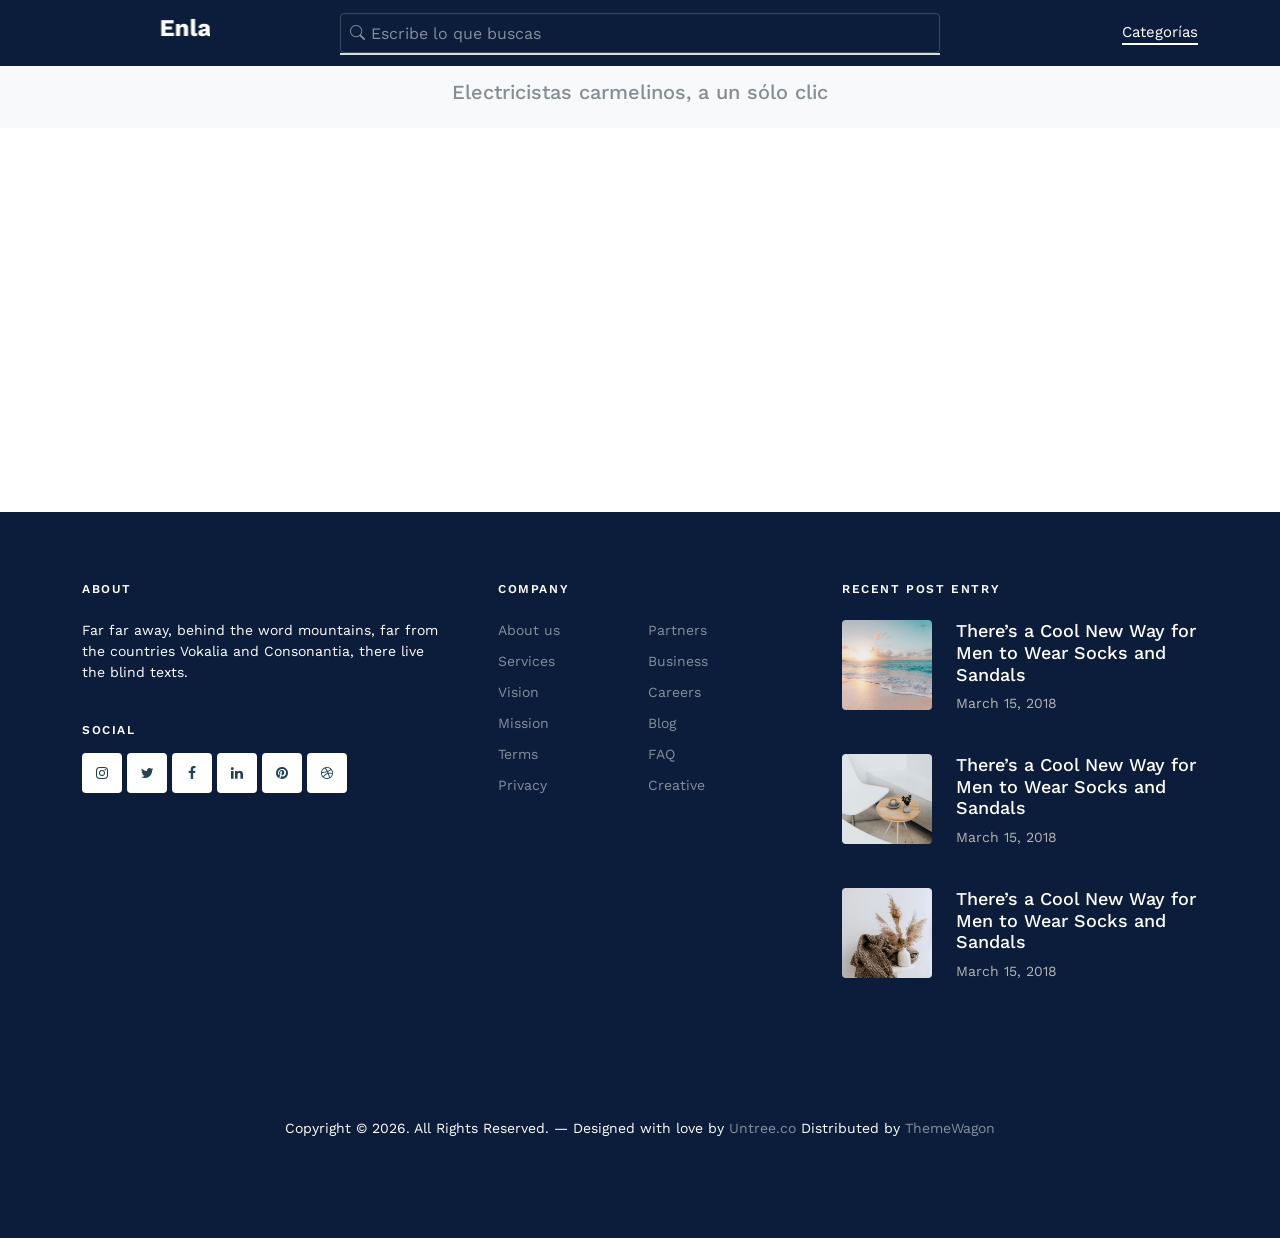
==== commit f88177e4: "feat: eliminacion de contenido estatico, manteniendo contenido dinamico" ====
--- a/index.html
+++ b/index.html
@@ -129,391 +129,6 @@
 		</div>
 	</div>
 	<!-- End contenedores dinamicos -->
-
-
-	<!-- posts-entry -->
-	<section class="section search-result-wrap">
-		<div class="container">
-			<div class="row mb-4">
-				<div class="col-sm-6">
-					<h2 class="posts-entry-title">PLANTILLA PARA ESPECIALISTAS SIN TARJETA</h2>
-				</div>
-			</div>
-			<div class="row posts-entry">
-				<div class="col-lg-2">
-					<div class="blog-entry d-flex blog-entry-search-item">
-						<a href="single.html" class="img-link me-4">
-							<img src="images/img_1_sq.jpg" alt="Image" class="img-fluid">
-						</a>
-						<div>
-							<span class="date">Callao &bullet; <a href="#">Business</a></span>
-							<h2><a href="single.html">Thought you loved Python? Wait until you meet Rust</a></h2>
-							<span class="d-inline-block mt-1">By <a href="#">David Anderson</a></span>
-							<p>Lorem ipsum dolor sit amet consectetur adipisicing elit. Unde, nobis ea quis inventore
-								vel voluptas.</p>
-							<p><a href="single.html" class="btn btn-sm btn-outline-primary">Continuar leyendo</a></p>
-						</div>
-					</div>
-
-					<div class="blog-entry d-flex blog-entry-search-item">
-						<a href="single.html" class="img-link me-4">
-							<img src="images/img_2_sq.jpg" alt="Image" class="img-fluid">
-						</a>
-						<div>
-							<span class="date">Callao &bullet; <a href="#">Business</a></span>
-							<h2><a href="single.html">Thought you loved Python? Wait until you meet Rust</a></h2>
-							<span class="d-inline-block mt-1">By <a href="#">David Anderson</a></span>
-							<p>Lorem ipsum dolor sit amet consectetur adipisicing elit. Unde, nobis ea quis inventore
-								vel voluptas.</p>
-							<p><a href="single.html" class="btn btn-sm btn-outline-primary">Continuar leyendo</a></p>
-						</div>
-					</div>
-
-					<div class="blog-entry d-flex blog-entry-search-item">
-						<a href="single.html" class="img-link me-4">
-							<img src="images/img_2_sq.jpg" alt="Image" class="img-fluid">
-						</a>
-						<div>
-							<span class="date">Callao &bullet; <a href="#">Business</a></span>
-							<h2><a href="single.html">Thought you loved Python? Wait until you meet Rust</a></h2>
-							<span class="d-inline-block mt-1">By <a href="#">David Anderson</a></span>
-							<p>Lorem ipsum dolor sit amet consectetur adipisicing elit. Unde, nobis ea quis inventore
-								vel voluptas.</p>
-							<p><a href="single.html" class="btn btn-sm btn-outline-primary">Continuar leyendo</a></p>
-						</div>
-					</div>
-
-					<div class="blog-entry d-flex blog-entry-search-item">
-						<a href="single.html" class="img-link me-4">
-							<img src="images/img_2_sq.jpg" alt="Image" class="img-fluid">
-						</a>
-						<div>
-							<span class="date">Callao &bullet; <a href="#">Business</a></span>
-							<h2><a href="single.html">Thought you loved Python? Wait until you meet Rust</a></h2>
-							<span class="d-inline-block mt-1">By <a href="#">David Anderson</a></span>
-							<p>Lorem ipsum dolor sit amet consectetur adipisicing elit. Unde, nobis ea quis inventore
-								vel voluptas.</p>
-							<p><a href="single.html" class="btn btn-sm btn-outline-primary">Continuar leyendo</a></p>
-						</div>
-					</div>
-
-
-					<div class="blog-entry d-flex blog-entry-search-item">
-						<a href="single.html" class="img-link me-4">
-							<img src="images/img_2_sq.jpg" alt="Image" class="img-fluid">
-						</a>
-						<div>
-							<span class="date">Callao &bullet; <a href="#">Business</a></span>
-							<h2><a href="single.html">Thought you loved Python? Wait until you meet Rust</a></h2>
-							<span class="d-inline-block mt-1">By <a href="#">David Anderson</a></span>
-							<p>Lorem ipsum dolor sit amet consectetur adipisicing elit. Unde, nobis ea quis inventore
-								vel voluptas.</p>
-							<p><a href="single.html" class="btn btn-sm btn-outline-primary">Continuar leyendo</a></p>
-						</div>
-					</div>
-				</div>
-			</div>
-		</div>
-	</section>
-	<!-- End posts-entry -->
-
-
-	<!-- Start posts-entry -->
-	<section class="posts-entry posts-entry-sm">
-		<div class="container">
-			<div class="row mb-4">
-				<div class="col-sm-6">
-					<h2 class="posts-entry-title">PLANTILLA PARA ESPECIALISTAS CON TARJETA / PLANTILLA PARA
-						EMPRENDIMIENTO
-						HORIZONTAL-VERTICAL</h2>
-				</div>
-			</div>
-			<div class="row">
-				<div class="col-md-6 col-lg-4">
-					<div class="blog-entry">
-						<a href="single.html" class="img-link">
-							<img src="images/img_1_horizontal.jpg" alt="Image" class="img-fluid">
-						</a>
-						<span class="date">Callao &bullet; <a href="#">Business</a></span>
-						<h2><a href="single.html">Thought you loved Python? Wait until you meet Rust</a></h2>
-
-						<div class="post-meta align-items-center text-left clearfix">
-							<figure class="author-figure mb-0 me-3 float-start"><img src="images/person_3.jpg"
-									alt="Image" class="img-fluid"></figure>
-							<span class="d-inline-block mt-1">By <a href="#">David Anderson</a></span>
-						</div>
-
-						<p>Lorem ipsum dolor sit amet consectetur adipisicing elit.</p>
-						<p><a href="single.html" class="btn btn-sm btn-outline-primary">Continuar leyendo</a></p>
-					</div>
-				</div>
-				<div class="col-md-6 col-lg-4">
-					<div class="blog-entry">
-						<a href="single.html" class="img-link">
-							<img src="images/img_2_horizontal.jpg" alt="Image" class="img-fluid">
-						</a>
-						<span class="date">Callao &bullet; <a href="#">Business</a></span>
-						<h2><a href="single.html">Startup vs corporate: What job suits you best?</a></h2>
-						<div class="post-meta align-items-center text-left clearfix">
-							<figure class="author-figure mb-0 me-3 float-start"><img src="images/person_3.jpg"
-									alt="Image" class="img-fluid"></figure>
-							<span class="d-inline-block mt-1">By <a href="#">David Anderson</a></span>
-						</div>
-						<p>Lorem ipsum dolor sit amet consectetur adipisicing elit.</p>
-						<p><a href="single.html" class="btn btn-sm btn-outline-primary">Continuar leyendo</a></p>
-					</div>
-				</div>
-				<div class="col-md-6 col-lg-4">
-					<div class="blog-entry">
-						<a href="single.html" class="img-link">
-							<img src="images/img_3_horizontal.jpg" alt="Image" class="img-fluid">
-						</a>
-						<span class="date">Callao &bullet; <a href="#">Business</a></span>
-						<h2><a href="single.html">UK sees highest inflation in 30 years</a></h2>
-						<div class="post-meta align-items-center text-left clearfix">
-							<figure class="author-figure mb-0 me-3 float-start"><img src="images/person_3.jpg"
-									alt="Image" class="img-fluid"></figure>
-							<span class="d-inline-block mt-1">By <a href="#">David Anderson</a></span>
-						</div>
-						<p>Lorem ipsum dolor sit amet consectetur adipisicing elit.</p>
-						<p><a href="single.html" class="btn btn-sm btn-outline-primary">Continuar leyendo</a></p>
-					</div>
-				</div>
-				<div class="col-md-6 col-lg-4">
-					<div class="blog-entry">
-						<a href="single.html" class="img-link">
-							<img src="images/img_4_horizontal.jpg" alt="Image" class="img-fluid">
-						</a>
-						<span class="date">Callao &bullet; <a href="#">Business</a></span>
-						<h2><a href="single.html">Don’t assume your user data in the cloud is safe</a></h2>
-						<div class="post-meta align-items-center text-left clearfix">
-							<figure class="author-figure mb-0 me-3 float-start"><img src="images/person_3.jpg"
-									alt="Image" class="img-fluid"></figure>
-							<span class="d-inline-block mt-1">By <a href="#">David Anderson</a></span>
-						</div>
-						<p>Lorem ipsum dolor sit amet consectetur adipisicing elit.</p>
-						<p><a href="single.html" class="btn btn-sm btn-outline-primary">Continuar leyendo</a></p>
-					</div>
-				</div>
-				<div class="col-md-6 col-lg-4">
-					<div class="blog-entry">
-						<a href="single.html" class="img-link">
-							<img src="images/img_4_horizontal.jpg" alt="Image" class="img-fluid">
-						</a>
-						<span class="date">Callao &bullet; <a href="#">Business</a></span>
-						<h2><a href="single.html">Don’t assume your user data in the cloud is safe</a></h2>
-						<div class="post-meta align-items-center text-left clearfix">
-							<figure class="author-figure mb-0 me-3 float-start"><img src="images/person_3.jpg"
-									alt="Image" class="img-fluid"></figure>
-							<span class="d-inline-block mt-1">By <a href="#">David Anderson</a></span>
-						</div>
-						<p>Lorem ipsum dolor sit amet consectetur adipisicing elit.</p>
-						<p><a href="single.html" class="btn btn-sm btn-outline-primary">Continuar leyendo</a></p>
-					</div>
-				</div>
-			</div>
-		</div>
-	</section>
-	<!-- End posts-entry -->
-
-	<!-- Start posts-entry -->
-	<div class="section posts-entry">
-		<div class="container">
-			<div class="row g-3">
-				<div class="col-md-12">
-					<div class="row">
-						<div class="col-md-4">
-							<div class="blog-entry">
-								<a href="single.html" class="img-link">
-									<img src="images/img_1_sq.jpg" alt="Image" class="img-fluid">
-								</a>
-								<span class="date">Apr. 14th, 2022</span>
-								<h2><a href="single.html">Thought you loved Python? Wait until you meet Rust</a></h2>
-								<p>Lorem ipsum dolor sit amet consectetur adipisicing elit. Unde, nobis ea quis
-									inventore vel voluptas.</p>
-								<p><a href="single.html" class="btn btn-sm btn-outline-primary">Read More</a></p>
-							</div>
-						</div>
-						<div class="col-md-4">
-							<div class="blog-entry">
-								<a href="single.html" class="img-link">
-									<img src="images/img_2_sq.jpg" alt="Image" class="img-fluid">
-								</a>
-								<span class="date">Apr. 14th, 2022</span>
-								<h2><a href="single.html">Startup vs corporate: What job suits you best?</a></h2>
-								<p>Lorem ipsum dolor sit amet consectetur adipisicing elit. Unde, nobis ea quis
-									inventore vel voluptas.</p>
-								<p><a href="single.html" class="btn btn-sm btn-outline-primary">Read More</a></p>
-							</div>
-						</div>
-						<div class="col-md-4">
-							<div class="blog-entry">
-								<a href="single.html" class="img-link">
-									<img src="images/img_2_sq.jpg" alt="Image" class="img-fluid">
-								</a>
-								<span class="date">Apr. 14th, 2022</span>
-								<h2><a href="single.html">Startup vs corporate: What job suits you best?</a></h2>
-								<p>Lorem ipsum dolor sit amet consectetur adipisicing elit. Unde, nobis ea quis
-									inventore vel voluptas.</p>
-								<p><a href="single.html" class="btn btn-sm btn-outline-primary">Read More</a></p>
-							</div>
-						</div>
-					</div>
-				</div>
-			</div>
-		</div>
-	</div>
-
-	<!-- Start posts-entry -->
-	<section class="section posts-entry">
-		<div class="container">
-			<div class="row mb-4">
-				<div class="col-sm-6">
-					<h2 class="posts-entry-title">PLANTILLAS PARA COMPRA/VENTA/ALQUILERES/PERDIDOS SIN/CON IMAGEN</h2>
-				</div>
-			</div>
-			<div class="row">
-				<div class="col-md-6 col-lg-4">
-					<span class="date">Apr. 14th, 2022</span>
-					<h3><a href="single.html">Don’t assume your user data in the cloud is safe</a></h3>
-					<div class="post-meta align-items-center text-left clearfix">
-						<span class="d-inline-block mt-1">By <a href="#">David Anderson</a></span>
-					</div>
-					<p>Lorem ipsum dolor sit amet consectetur adipisicing elit. Unde, nobis ea quis inventore
-						vel voluptas.</p>
-					<p><a href="single.html" class="btn btn-sm btn-outline-primary">Continuar leyendo</a></p>
-				</div>
-
-				<div class="col-md-6 col-lg-4">
-					<span class="date">Apr. 14th, 2022</span>
-					<h3><a href="single.html">Don’t assume your user data in the cloud is safe</a></h3>
-					<div class="post-meta align-items-center text-left clearfix">
-						<span class="d-inline-block mt-1">By <a href="#">David Anderson</a></span>
-					</div>
-					<p>Lorem ipsum dolor sit amet consectetur adipisicing elit. Unde, nobis ea quis inventore
-						vel voluptas.</p>
-					<p><a href="single.html" class="btn btn-sm btn-outline-primary">Continuar leyendo</a></p>
-				</div>
-
-				<div class="col-md-6 col-lg-4">
-					<span class="date">Apr. 14th, 2022</span>
-					<h3><a href="single.html">Don’t assume your user data in the cloud is safe</a></h3>
-					<div class="post-meta align-items-center text-left clearfix">
-						<span class="d-inline-block mt-1">By <a href="#">David Anderson</a></span>
-					</div>
-					<p>Lorem ipsum dolor sit amet consectetur adipisicing elit. Unde, nobis ea quis inventore
-						vel voluptas.</p>
-					<p><a href="single.html" class="btn btn-sm btn-outline-primary">Continuar leyendo</a></p>
-				</div>
-
-				<div class="col-md-6 col-lg-4">
-					<span class="date">Apr. 14th, 2022</span>
-					<h3><a href="single.html">Don’t assume your user data in the cloud is safe</a></h3>
-					<div class="post-meta align-items-center text-left clearfix">
-						<span class="d-inline-block mt-1">By <a href="#">David Anderson</a></span>
-					</div>
-					<p>Lorem ipsum dolor sit amet consectetur adipisicing elit. Unde, nobis ea quis inventore
-						vel voluptas.</p>
-					<p><a href="single.html" class="btn btn-sm btn-outline-primary">Continuar leyendo</a></p>
-				</div>
-			</div>
-		</div>
-		</div>
-	</section>
-	<!-- End posts-entry -->
-
-	<div class="posts-entry posts-entry-sm">
-		<div class="container">
-			<div class="row">
-				<div class="col-md-6 col-lg-4">
-					<div class="blog-entry">
-						<a href="single.html" class="img-link">
-							<img src="images/img_1_horizontal.jpg" alt="Image" class="img-fluid">
-						</a>
-						<span class="date">Callao &bullet; <a href="#">Business</a></span>
-						<h2><a href="single.html">Thought you loved Python? Wait until you meet Rust</a></h2>
-
-						<div class="post-meta align-items-center text-left clearfix">
-							<figure class="author-figure mb-0 me-3 float-start"><img src="images/person_3.jpg"
-									alt="Image" class="img-fluid"></figure>
-							<span class="d-inline-block mt-1">By <a href="#">David Anderson</a></span>
-						</div>
-
-						<p>Lorem ipsum dolor sit amet consectetur adipisicing elit.</p>
-						<p><a href="single.html" class="btn btn-sm btn-outline-primary">Continuar leyendo</a></p>
-					</div>
-				</div>
-				<div class="col-md-6 col-lg-4">
-					<div class="blog-entry">
-						<a href="single.html" class="img-link">
-							<img src="images/img_2_horizontal.jpg" alt="Image" class="img-fluid">
-						</a>
-						<span class="date">Callao &bullet; <a href="#">Business</a></span>
-						<h2><a href="single.html">Startup vs corporate: What job suits you best?</a></h2>
-						<div class="post-meta align-items-center text-left clearfix">
-							<figure class="author-figure mb-0 me-3 float-start"><img src="images/person_3.jpg"
-									alt="Image" class="img-fluid"></figure>
-							<span class="d-inline-block mt-1">By <a href="#">David Anderson</a></span>
-						</div>
-						<p>Lorem ipsum dolor sit amet consectetur adipisicing elit.</p>
-						<p><a href="single.html" class="btn btn-sm btn-outline-primary">Continuar leyendo</a></p>
-					</div>
-				</div>
-				<div class="col-md-6 col-lg-4">
-					<div class="blog-entry">
-						<a href="single.html" class="img-link">
-							<img src="images/img_3_horizontal.jpg" alt="Image" class="img-fluid">
-						</a>
-						<span class="date">Callao &bullet; <a href="#">Business</a></span>
-						<h2><a href="single.html">UK sees highest inflation in 30 years</a></h2>
-						<div class="post-meta align-items-center text-left clearfix">
-							<figure class="author-figure mb-0 me-3 float-start"><img src="images/person_3.jpg"
-									alt="Image" class="img-fluid"></figure>
-							<span class="d-inline-block mt-1">By <a href="#">David Anderson</a></span>
-						</div>
-						<p>Lorem ipsum dolor sit amet consectetur adipisicing elit.</p>
-						<p><a href="single.html" class="btn btn-sm btn-outline-primary">Continuar leyendo</a></p>
-					</div>
-				</div>
-				<div class="col-md-6 col-lg-4">
-					<div class="blog-entry">
-						<a href="single.html" class="img-link">
-							<img src="images/img_4_horizontal.jpg" alt="Image" class="img-fluid">
-						</a>
-						<span class="date">Callao &bullet; <a href="#">Business</a></span>
-						<h2><a href="single.html">Don’t assume your user data in the cloud is safe</a></h2>
-						<div class="post-meta align-items-center text-left clearfix">
-							<figure class="author-figure mb-0 me-3 float-start"><img src="images/person_3.jpg"
-									alt="Image" class="img-fluid"></figure>
-							<span class="d-inline-block mt-1">By <a href="#">David Anderson</a></span>
-						</div>
-						<p>Lorem ipsum dolor sit amet consectetur adipisicing elit.</p>
-						<p><a href="single.html" class="btn btn-sm btn-outline-primary">Continuar leyendo</a></p>
-					</div>
-				</div>
-				<div class="col-md-6 col-lg-4">
-					<div class="blog-entry">
-						<a href="single.html" class="img-link">
-							<img src="images/img_4_horizontal.jpg" alt="Image" class="img-fluid">
-						</a>
-						<span class="date">Callao &bullet; <a href="#">Business</a></span>
-						<h2><a href="single.html">Don’t assume your user data in the cloud is safe</a></h2>
-						<div class="post-meta align-items-center text-left clearfix">
-							<figure class="author-figure mb-0 me-3 float-start"><img src="images/person_3.jpg"
-									alt="Image" class="img-fluid"></figure>
-							<span class="d-inline-block mt-1">By <a href="#">David Anderson</a></span>
-						</div>
-						<p>Lorem ipsum dolor sit amet consectetur adipisicing elit.</p>
-						<p><a href="single.html" class="btn btn-sm btn-outline-primary">Continuar leyendo</a></p>
-					</div>
-				</div>
-			</div>
-		</div>
-	</div>
-	<!-- End posts-entry -->
-
-
-
 
 
 	<footer class="site-footer">
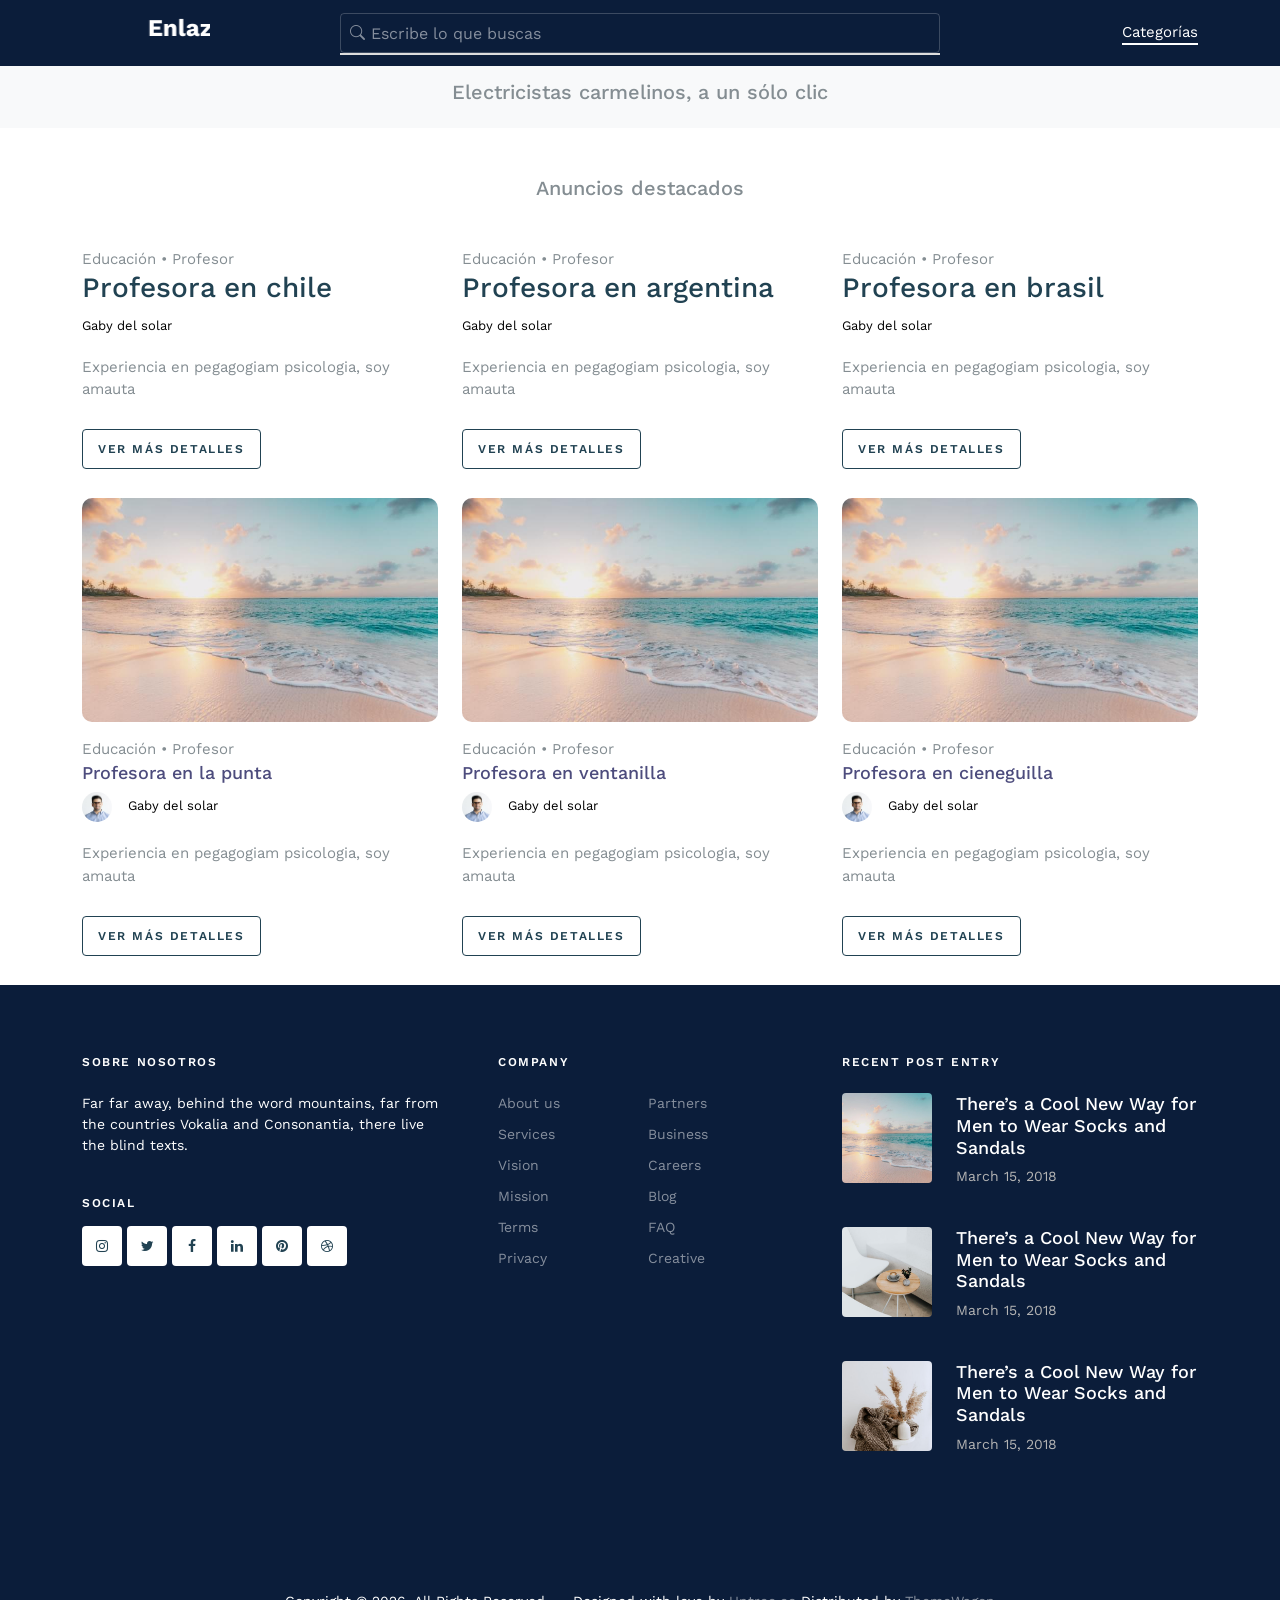
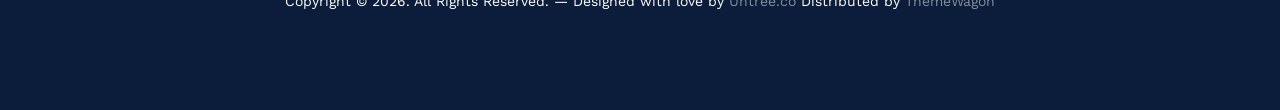
==== commit 271221de: "feat: resultado de busqueda, apertura de link" ====
--- a/index.html
+++ b/index.html
@@ -80,7 +80,7 @@
 		</div>
 	</nav>
 
-	<section class="site-typing bg-light">
+	<section class="site-typing bg-light mb-4">
 		<div class="container">
 			<div class="text">
 				<h5><span id="typing"></span> carmelinos, a un sólo clic</h5>
@@ -89,13 +89,14 @@
 	</section>
 
 
+	<h5 id="titulo-resultados" class="text-center mt-5 mb-5"></h5>
 
 	<!-- Contenedores dinamicos -->
 
-	<div class="section search-result-wrap">
+	<div class="posts-entry posts-entry-sm">
 		<div class="container">
 			<div class="row posts-entry">
-				<div class="col-lg-2"  id="tipo1"></div>
+				<div class="col-lg-2" id="tipo1"></div>
 			</div>
 		</div>
 	</div>
@@ -106,7 +107,7 @@
 		</div>
 	</div>
 
-	<div class="section posts-entry">
+	<div class="posts-entry posts-entry-sm">
 		<div class="container">
 			<div class="row g-3">
 				<div class="col-md-12">
@@ -117,26 +118,39 @@
 		</div>
 	</div>
 
-	<div class="section posts-entry">
+	<div class="posts-entry posts-entry-sm">
 		<div class="container">
 			<div class="row" id="tipo4"></div>
 		</div>
 	</div>
 
- 	<div class="posts-entry  posts-entry-sm">
+	<div class="posts-entry posts-entry-sm">
 		<div class="container">
 			<div class="row" id="tipo5"></div>
 		</div>
 	</div>
 	<!-- End contenedores dinamicos -->
 
+	<!--Overlay flotante-->
+	<div id="visor-full" class="visor-full">
+		<div class="visor-header">
+			<span>Vista previa del anuncio</span>
+			<div>
+				<button class="btn-ios btn-expand" onclick="ampliarVista()">⤢ AMPLIAR</button>
+				<button class="btn-ios btn-close" onclick="cerrarVista()">✕ CERRAR</button>
+			</div>
+		</div>
+
+		<iframe id="visor-iframe" loading="lazy"></iframe>
+	</div>
+	<!--End Overlay flotante-->
 
 	<footer class="site-footer">
 		<div class="container">
 			<div class="row">
 				<div class="col-lg-4">
 					<div class="widget">
-						<h3 class="mb-4">About</h3>
+						<h3 class="mb-4">Sobre Nosotros</h3>
 						<p>Far far away, behind the word mountains, far from the countries Vokalia and Consonantia,
 							there live the blind texts.</p>
 					</div> <!-- /.widget -->
@@ -221,13 +235,6 @@
 
 			<div class="row mt-5">
 				<div class="col-12 text-center">
-					<!-- 
-              **==========
-              NOTE: 
-              Please don't remove this copyright link unless you buy the license here https://untree.co/license/  
-              **==========
-            -->
-
 					<p>Copyright &copy;
 						<script>document.write(new Date().getFullYear());</script>. All Rights Reserved. &mdash;
 						Designed with love by <a href="https://untree.co">Untree.co</a> Distributed by <a
@@ -264,6 +271,8 @@
 	<script src="js/enlaza2-typing-categorias.js"></script>
 	<script src="js/enlaza2-buscador.js"></script>
 	<script src="js/enlaza2-render.js"></script>
+	<script src="js/enlaza2-modal.js"></script>
+	<script src="js/enlaza2-visor.js"></script>
 
 </body>
 
--- a/css/style.css
+++ b/css/style.css
@@ -3896,4 +3896,78 @@
 #menu-categorias h6 {
   margin-top: 10px;
   font-weight: bold;
+}
+
+/*Efecto dragabble*/
+
+.visor-full {
+  position: fixed;
+  top: 0;
+  left: 0;
+  width: 100%;
+  height: 100%;
+  display: none;
+  z-index: 9999;
+
+  /* 👇 fondo semi visible */
+  background: rgba(255, 255, 255, 0.85);
+
+  /* animación suave */
+  transition: all 0.3s ease;
+}
+
+.visor-header {
+  height: 50px;
+  background: #ebebeb;
+  color: #1E81FF;
+  font-weight: bold;
+  display: flex;
+  justify-content: space-between;
+  align-items: center;
+  padding: 0 12px;
+  font-size: 14px;
+}
+
+#visor-iframe {
+  width: 100%;
+  height: calc(100% - 50px);
+  border: none;
+  background: #fff;
+}
+
+
+/* contenedor botones */
+.visor-actions {
+  display: flex;
+  gap: 8px;
+}
+
+/* estilo base iOS */
+.btn-ios {
+  border: none;
+  border-radius: 20px;
+  padding: 6px 12px;
+  font-size: 13px;
+  cursor: pointer;
+  transition: all 0.2s ease;
+}
+
+/* 🔵 ampliar */
+.btn-expand {
+  background: #007aff;
+  color: white;
+}
+
+.btn-expand:hover {
+  background: #005fcc;
+}
+
+/* 🔴 cerrar */
+.btn-close {
+  background: #ff3b30;
+  color: white;
+}
+
+.btn-close:hover {
+  background: #cc2e25;
 }
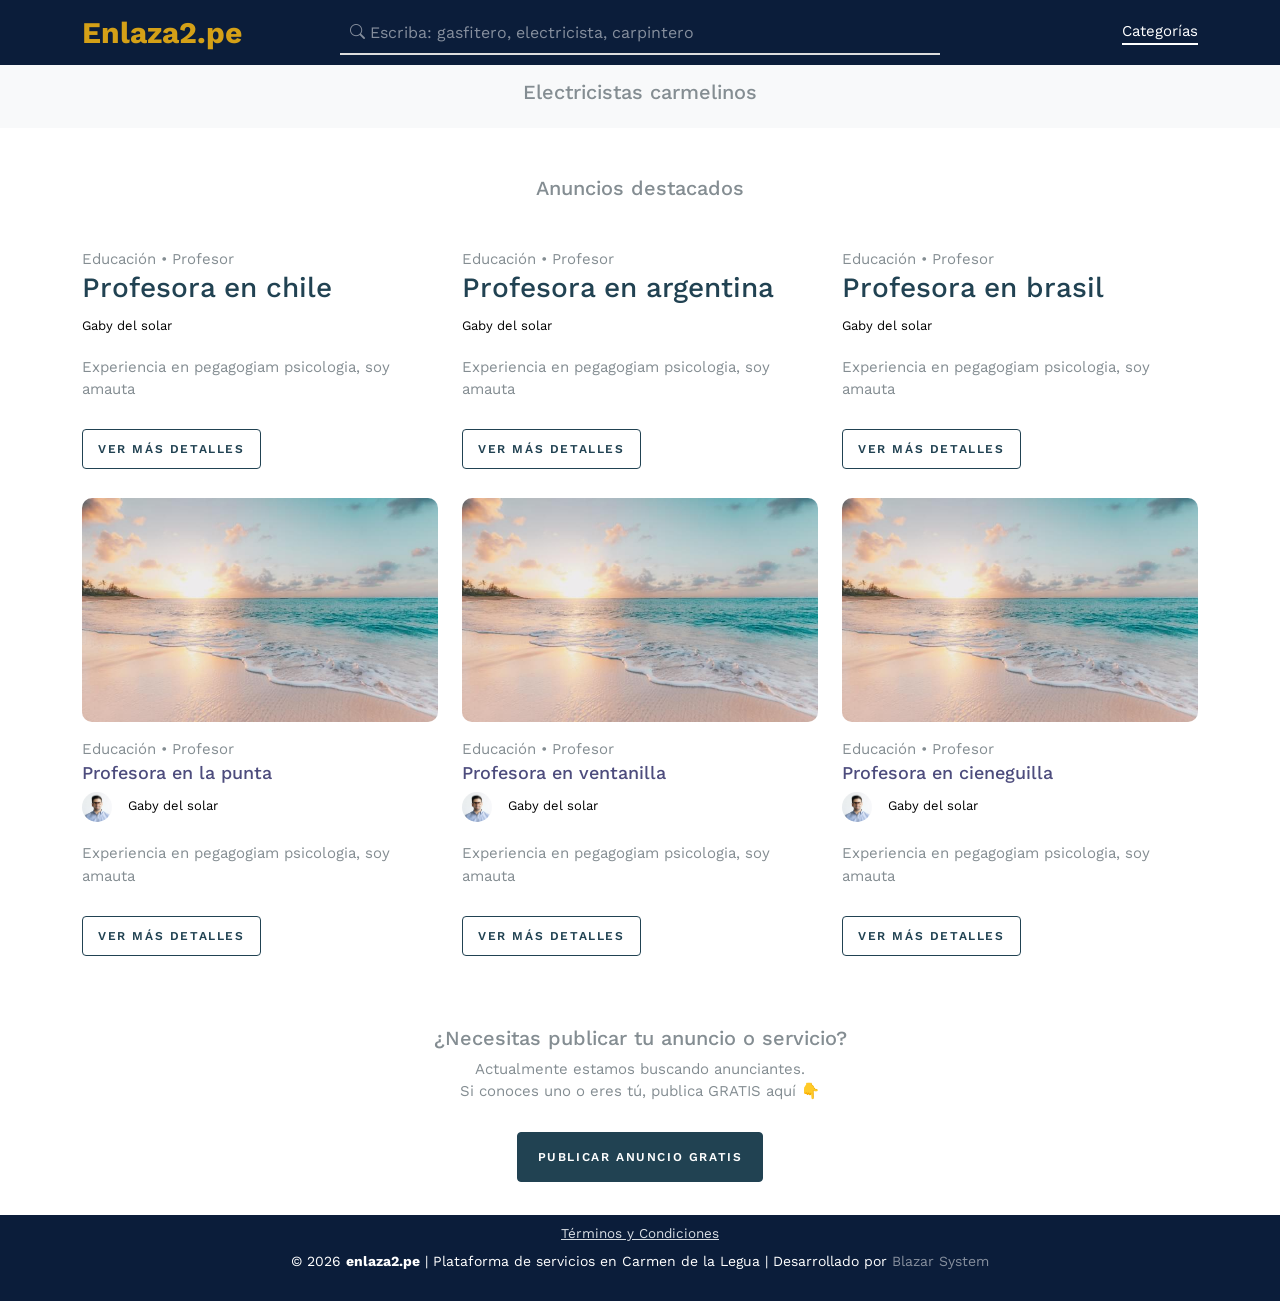
==== commit 2e99852e: "feat: formulario uxui" ====
--- a/index.html
+++ b/index.html
@@ -54,15 +54,24 @@
 				<div class="site-navigation">
 					<div class="row g-0 align-items-center">
 						<div class="col-2">
-							<a href="index.html" class="logo m-0 float-start">
-								<marquee behavior="scroll" direction="left" scrollamount="3" loop="infinite">Enlaza2.pe
-								</marquee>
+							<a href="index.html" class="logo m-0 float-start"><a href="index.html"
+									class="logo m-0 float-start">
+
+									<!-- Desktop -->
+									<span class="logo-desktop">Enlaza2.pe</span>
+
+									<!-- Mobile -->
+									<marquee class="logo-mobile" behavior="scroll" direction="left" scrollamount="3">
+										Enlaza2.pe
+									</marquee>
+
+								</a>
 							</a>
 						</div>
 						<div class="col-8 text-center">
 							<form action="#" class="search-form d-inline-block">
 								<input id="search" type="text" class="form-control"
-									placeholder="Escribe lo que buscas" />
+									placeholder="Escriba: gasfitero, electricista, carpintero" />
 								<span class="bi-search"></span>
 								<div id="suggestions" class="suggestions-box"></div>
 							</form>
@@ -83,7 +92,7 @@
 	<section class="site-typing bg-light mb-4">
 		<div class="container">
 			<div class="text">
-				<h5><span id="typing"></span> carmelinos, a un sólo clic</h5>
+				<h5><span id="typing"></span> carmelinos</h5>
 			</div>
 		</div>
 	</section>
@@ -92,6 +101,12 @@
 	<h5 id="titulo-resultados" class="text-center mt-5 mb-5"></h5>
 
 	<!-- Contenedores dinamicos -->
+	<!--tipoanuncio 1: plantilla para especialistas sin tarjeta
+		tipoanuncio 2: plantilla para especialistas con tarjeta (horizontal)
+		tipoanuncio 3: plantilla para clasificados sin imagen (Sólo TEXTO ---- compra/venta/alquiler: titulo, precio, zona, descripcion, fecha
+		tipoanuncio 4: plantilla para clasificados con imagen
+		tipoanuncio 5: plantilla para emprendimiento grande (imagen horizontal)
+		tipoanuncio 6: plantilla para emprendimiento grande (imagen vertical)-->
 
 	<div class="posts-entry posts-entry-sm">
 		<div class="container">
@@ -130,6 +145,18 @@
 		</div>
 	</div>
 	<!-- End contenedores dinamicos -->
+
+
+	<div id="cta-publicar" class="alert alert-warning text-center mt-4">
+		<h5>¿Necesitas publicar tu anuncio o servicio?</h5>
+		<p>
+			Actualmente estamos buscando anunciantes.<br>
+			Si conoces uno o eres tú, publica GRATIS aquí 👇
+		</p>
+		<a href="formulario.html" class="btn btn-primary">
+			Publicar anuncio gratis
+		</a>
+	</div>
 
 	<!--Overlay flotante-->
 	<div id="visor-full" class="visor-full">
@@ -145,106 +172,29 @@
 	</div>
 	<!--End Overlay flotante-->
 
+
 	<footer class="site-footer">
 		<div class="container">
 			<div class="row">
-				<div class="col-lg-4">
-					<div class="widget">
-						<h3 class="mb-4">Sobre Nosotros</h3>
-						<p>Far far away, behind the word mountains, far from the countries Vokalia and Consonantia,
-							there live the blind texts.</p>
-					</div> <!-- /.widget -->
-					<div class="widget">
-						<h3>Social</h3>
-						<ul class="list-unstyled social">
-							<li><a href="#"><span class="icon-instagram"></span></a></li>
-							<li><a href="#"><span class="icon-twitter"></span></a></li>
-							<li><a href="#"><span class="icon-facebook"></span></a></li>
-							<li><a href="#"><span class="icon-linkedin"></span></a></li>
-							<li><a href="#"><span class="icon-pinterest"></span></a></li>
-							<li><a href="#"><span class="icon-dribbble"></span></a></li>
-						</ul>
-					</div> <!-- /.widget -->
-				</div> <!-- /.col-lg-4 -->
-				<div class="col-lg-4 ps-lg-5">
-					<div class="widget">
-						<h3 class="mb-4">Company</h3>
-						<ul class="list-unstyled float-start links">
-							<li><a href="#">About us</a></li>
-							<li><a href="#">Services</a></li>
-							<li><a href="#">Vision</a></li>
-							<li><a href="#">Mission</a></li>
-							<li><a href="#">Terms</a></li>
-							<li><a href="#">Privacy</a></li>
-						</ul>
-						<ul class="list-unstyled float-start links">
-							<li><a href="#">Partners</a></li>
-							<li><a href="#">Business</a></li>
-							<li><a href="#">Careers</a></li>
-							<li><a href="#">Blog</a></li>
-							<li><a href="#">FAQ</a></li>
-							<li><a href="#">Creative</a></li>
-						</ul>
-					</div> <!-- /.widget -->
-				</div> <!-- /.col-lg-4 -->
-				<div class="col-lg-4">
-					<div class="widget">
-						<h3 class="mb-4">Recent Post Entry</h3>
-						<div class="post-entry-footer">
-							<ul>
-								<li>
-									<a href="">
-										<img src="images/img_1_sq.jpg" alt="Image placeholder" class="me-4 rounded">
-										<div class="text">
-											<h4>There’s a Cool New Way for Men to Wear Socks and Sandals</h4>
-											<div class="post-meta">
-												<span class="mr-2">March 15, 2018 </span>
-											</div>
-										</div>
-									</a>
-								</li>
-								<li>
-									<a href="">
-										<img src="images/img_2_sq.jpg" alt="Image placeholder" class="me-4 rounded">
-										<div class="text">
-											<h4>There’s a Cool New Way for Men to Wear Socks and Sandals</h4>
-											<div class="post-meta">
-												<span class="mr-2">March 15, 2018 </span>
-											</div>
-										</div>
-									</a>
-								</li>
-								<li>
-									<a href="">
-										<img src="images/img_3_sq.jpg" alt="Image placeholder" class="me-4 rounded">
-										<div class="text">
-											<h4>There’s a Cool New Way for Men to Wear Socks and Sandals</h4>
-											<div class="post-meta">
-												<span class="mr-2">March 15, 2018 </span>
-											</div>
-										</div>
-									</a>
-								</li>
-							</ul>
-						</div>
-
-
-					</div> <!-- /.widget -->
-				</div> <!-- /.col-lg-4 -->
-			</div> <!-- /.row -->
-
-			<div class="row mt-5">
+
 				<div class="col-12 text-center">
-					<p>Copyright &copy;
-						<script>document.write(new Date().getFullYear());</script>. All Rights Reserved. &mdash;
-						Designed with love by <a href="https://untree.co">Untree.co</a> Distributed by <a
-							href="https://themewagon.com">ThemeWagon</a>
-						<!-- License information: https://untree.co/license/ -->
+<p class="blz-footer-links">
+						<a href="javascript:void(0)" onclick="abrirTerms()">Términos y Condiciones</a>
 					</p>
+					<p>
+						©
+						<script>document.write(new Date().getFullYear());</script>
+						<strong>enlaza2.pe</strong> | Plataforma de servicios en Carmen de la Legua | Desarrollado por
+						<a href="https://blazarsystem.pe" target="_blank">Blazar System</a>
+					</p>
+
+					<!-- LINKS LEGALES -->
+					
 				</div>
-			</div>
-		</div> <!-- /.container -->
-	</footer> <!-- /.site-footer -->
+
+			</div>
+		</div>
+	</footer>
 
 	<!-- Preloader -->
 	<div id="overlayer"></div>
@@ -253,6 +203,25 @@
 			<span class="visually-hidden">Loading...</span>
 		</div>
 	</div>
+
+	<!--terminos modal-->
+
+	<div class="blz-terms-overlay" id="blzTerms" style="display:none;">
+		<div class="blz-terms-modal">
+
+			<div class="blz-terms-header">
+				<div class="blz-terms-title">Términos y Condiciones</div>
+				<div class="blz-terms-close" onclick="cerrarTerms()">✕</div>
+			</div>
+
+			<div class="blz-terms-body" id="blzTermsContent">
+				<!-- AQUÍ SE CARGA terminos.html -->
+				<p>Cargando términos...</p>
+			</div>
+
+		</div>
+	</div>
+
 
 
 	<script src="js/bootstrap.bundle.min.js"></script>
@@ -273,6 +242,7 @@
 	<script src="js/enlaza2-render.js"></script>
 	<script src="js/enlaza2-modal.js"></script>
 	<script src="js/enlaza2-visor.js"></script>
+	<script src="js/enlaza2-blz-terms.js"></script>
 
 </body>
 
--- a/css/style.css
+++ b/css/style.css
@@ -732,14 +732,14 @@
   font-size: 1rem;
   font-weight: 400;
   line-height: 1.5;
-  color: #212529;
-  background-color: #fff;
+  color: #212529; 
   background-clip: padding-box;
-  border: 1px solid #ced4da;
+  border: none;
+  
   -webkit-appearance: none;
   -moz-appearance: none;
-  appearance: none;
-  border-radius: 0.25rem;
+  appearance: none; 
+  
   -webkit-transition: border-color 0.15s ease-in-out, -webkit-box-shadow 0.15s ease-in-out;
   transition: border-color 0.15s ease-in-out, -webkit-box-shadow 0.15s ease-in-out;
   -o-transition: border-color 0.15s ease-in-out, box-shadow 0.15s ease-in-out;
@@ -764,9 +764,9 @@
 }
 
 .form-control:focus {
-  color: #212529;
+  color: #063f77;
   background-color: #fff;
-  border-color: #90a1a9;
+  border-color: #000000;
   outline: 0;
   -webkit-box-shadow: 0 0 0 0.25rem rgba(33, 66, 82, 0.25);
   box-shadow: 0 0 0 0.25rem rgba(33, 66, 82, 0.25);
@@ -868,6 +868,11 @@
 
 textarea.form-control {
   min-height: calc(1.5em + 0.75rem + 2px);
+}
+
+.border-bottom input,
+.border-bottom textarea {
+  border-bottom: 2px solid #214252;
 }
 
 .btn {
@@ -1961,7 +1966,7 @@
   float: right !important;
   color: white;
   border-bottom: 2px solid;
-  
+
 }
 
 .d-inline-block {
@@ -2084,8 +2089,25 @@
   margin-left: auto !important;
 }
 
+/* PADDING GENERAL */
+.p-0 {
+  padding: 0 !important;
+}
+
+.p-1 {
+  padding: 0.25rem !important;
+}
+
 .p-2 {
   padding: 0.5rem !important;
+}
+
+.p-3 {
+  padding: 1rem !important;
+}
+
+.p-4 {
+  padding: 1.5rem !important;
 }
 
 .p-5 {
@@ -2120,7 +2142,7 @@
   text-align: left !important;
 }
 
- 
+
 
 .text-center {
   text-align: center !important;
@@ -2130,7 +2152,8 @@
 @media (min-width: 992px) {
   .search-form {
     width: 100%;
-    max-width: 600px; /* ajusta esto */
+    max-width: 600px;
+    /* ajusta esto */
     margin: 0 auto;
   }
 
@@ -2259,11 +2282,11 @@
 
 .search-form .form-control {
   height: 40px;
-  background-color: #fff;
+  background-color: #e2e8f0;
   margin-bottom: 0;
   border-color: rgba(255, 255, 255, 0.2) !important;
   padding-left: 30px;
-  color: #fff;
+  color: #e2e8f0;
 }
 
 .search-form .form-control:active,
@@ -2299,17 +2322,18 @@
 
 .logo {
   font-size: 24px;
-  color: #fff;
+  color: #d4a017;
   font-weight: 700;
 }
 
 .logo span {
-  color: rgba(255, 255, 255, 0.5) !important;
+  color: #d4a017 !important;
 }
 
 .logo:hover {
-  color: #fff;
-}
+  color: #d4a017;
+}
+
 /*
 .site-nav {
   position: relative;
@@ -2881,15 +2905,16 @@
 .form-control:-moz-placeholder {
   color: rgba(0, 0, 0, 0.7);
 }
+ 
 
 textarea {
   height: auto !important;
 }
 
-.site-typing{
-    padding-top: 5rem;
-    padding-bottom: 1rem;
-    text-align: center;
+.site-typing {
+  padding-top: 5rem;
+  padding-bottom: 1rem;
+  text-align: center;
 }
 
 .section {
@@ -3271,12 +3296,14 @@
 @media (min-width: 992px) {
   .posts-entry .col-lg-2 {
     display: flex;
-    flex-wrap: wrap; /* 🔥 clave */
+    flex-wrap: wrap;
+    /* 🔥 clave */
     gap: 10px;
   }
 
   .blog-entry-search-item {
-    flex: 0 0 calc(50% - 14px); /* 3 por fila */
+    flex: 0 0 calc(50% - 14px);
+    /* 3 por fila */
   }
 }
 
@@ -3738,8 +3765,57 @@
   color: rgba(255, 255, 255, 0.7);
 }
 
+.sec-features .feature h4 {
+  color: rgba(255, 255, 255, 0.7);
+}
+
+
 .sec-features .feature p:last-child {
   margin-bottom: 0;
+}
+
+/* FORZAR TEXTO BLANCO EN PANEL ANUNCIANTE */
+.sec-features.blz-anunciante-box {
+  color: #ffffff;
+  border-radius: 5%;
+}
+
+/* TÍTULO */
+.sec-features .blz-anunciante-title {
+  color: #ffffff;
+}
+
+/* SUBTEXTO */
+.sec-features .blz-anunciante-sub {
+  color: rgba(255, 255, 255, 0.85);
+}
+
+/* LISTA */
+.sec-features .blz-anunciante-list li {
+  color: rgba(255, 255, 255, 0.9);
+}
+
+/* WARNING */
+.sec-features .blz-anunciante-warning {
+  color: #fff;
+  background: rgba(255, 255, 255, 0.1);
+  border: 1px solid rgba(255, 255, 255, 0.2);
+}
+
+/* LINK */
+.sec-features .blz-anunciante-link a {
+  color: #93c5fd;
+  text-decoration: underline;
+}
+
+.sec-features .blz-anunciante-link a:hover {
+  color: #ffffff;
+  text-decoration: underline;
+}
+
+/* TEXTO EXTRA */
+.sec-features .blz-anunciante-extra {
+  color: rgba(255, 255, 255, 0.7);
 }
 
 .service-alt [class^="bi-"] {
@@ -3802,7 +3878,7 @@
 .site-footer {
   background: #0b1d3a;
   font-size: 14px;
-  padding: 70px 0;
+  padding: 0px 0px;
   color: white;
 }
 
@@ -3889,7 +3965,8 @@
 }
 
 #menu-categorias ul {
-  display: block !important; /* siempre abierto */
+  display: block !important;
+  /* siempre abierto */
   padding-left: 15px;
 }
 
@@ -3970,4 +4047,271 @@
 
 .btn-close:hover {
   background: #cc2e25;
+}
+
+/* Desktop (por defecto) */
+.logo-mobile {
+  display: none;
+}
+
+.logo-desktop {
+  display: inline-block;
+  font-weight: bold;
+  font-size: 30px;
+}
+
+/* Mobile */
+@media (max-width: 768px) {
+  .logo-desktop {
+    display: none;
+
+  }
+
+  .logo-mobile {
+    display: block;
+  }
+}
+
+/*terminos y condiciones*/
+
+/* ===== CONTENEDOR OVERLAY (FONDO OSCURO) ===== */
+.blz-terms-overlay {
+  position: fixed;
+  top: 0;
+  left: 0;
+  width: 100%;
+  height: 100%;
+  background: rgba(15, 23, 42, 0.65);
+  backdrop-filter: blur(4px);
+  display: flex;
+  align-items: center;
+  justify-content: center;
+  z-index: 9999;
+}
+
+/* ===== CAJA PRINCIPAL ===== */
+.blz-terms-modal {
+  width: 90%;
+  max-width: 800px;
+  max-height: 85vh;
+  background: #ffffff;
+  border-radius: 12px;
+  box-shadow: 0 20px 50px rgba(0, 0, 0, 0.25);
+  display: flex;
+  flex-direction: column;
+  overflow: hidden;
+  font-family: 'Inter', 'Segoe UI', Arial, sans-serif;
+}
+
+/* ===== HEADER ===== */
+.blz-terms-header {
+  padding: 16px 20px;
+  background: #0f172a;
+  color: #ffffff;
+  display: flex;
+  justify-content: space-between;
+  align-items: center;
+}
+
+.blz-terms-title {
+  font-size: 16px;
+  font-weight: 600;
+  letter-spacing: 0.3px;
+  color: #ffffff;
+}
+
+/* ===== BOTÓN CERRAR ===== */
+.blz-terms-close {
+  cursor: pointer;
+  font-size: 20px;
+  font-weight: bold;
+  color: #ffffff;
+  opacity: 0.8;
+  transition: 0.2s;
+}
+
+.blz-terms-close:hover {
+  opacity: 1;
+  transform: scale(1.1);
+}
+
+/* ===== CONTENIDO SCROLL ===== */
+.blz-terms-body {
+  padding: 22px 26px;
+  overflow-y: auto;
+  line-height: 1.65;
+  color: #334155;
+  font-size: 14.5px;
+}
+
+/* SCROLL BONITO */
+.blz-terms-body::-webkit-scrollbar {
+  width: 8px;
+}
+
+.blz-terms-body::-webkit-scrollbar-thumb {
+  background: #cbd5e1;
+  border-radius: 10px;
+}
+
+.blz-terms-body::-webkit-scrollbar-thumb:hover {
+  background: #94a3b8;
+}
+
+/* ===== TIPOGRAFÍA ===== */
+.blz-terms-body h5 {
+  font-size: 18px;
+  margin-top: 24px;
+  margin-bottom: 10px;
+  color: #0f172a;
+  font-weight: 600;
+  border-left: 4px solid #3b82f6;
+  padding-left: 10px;
+}
+
+.blz-terms-body h6 {
+  font-size: 14.8px;
+  margin-top: 18px;
+  margin-bottom: 6px;
+  font-weight: 600;
+  color: #1e293b;
+}
+
+.blz-terms-body p {
+  margin-bottom: 12px;
+  text-align: justify;
+}
+
+/* ===== MEJOR LEGIBILIDAD ===== */
+.blz-terms-body p::selection,
+.blz-terms-body h5::selection,
+.blz-terms-body h6::selection {
+  background: #bfdbfe;
+}
+
+/* ===== RESPONSIVE ===== */
+@media (max-width: 600px) {
+  .blz-terms-modal {
+    width: 95%;
+    max-height: 90vh;
+  }
+
+  .blz-terms-body {
+    padding: 18px;
+    font-size: 14px;
+  }
+}
+
+
+/*terminos*/
+
+/* BLOQUE LEGAL */
+.blz-form-legal {
+  background: #f8fafc;
+  border: 1px solid #e2e8f0;
+  padding: 16px;
+  border-radius: 8px;
+  font-size: 13.5px;
+  color: #334155;
+  margin-left: 2px;
+}
+
+
+
+/* LISTA */
+.blz-form-list {
+  padding-left: 18px;
+  margin-bottom: 12px;
+}
+
+.blz-form-list li {
+  margin-bottom: 6px;
+}
+
+/* CHECKBOX */
+.blz-form-check {
+  display: flex;
+  align-items: flex-start;
+  gap: 8px;
+  margin-bottom: 10px;
+}
+
+.blz-form-check input {
+  margin-top: 3px;
+  cursor: pointer;
+}
+
+.blz-form-check label {
+  cursor: pointer;
+}
+
+/* LINK */
+.blz-form-link a {
+  font-size: 13px;
+  color: #2563eb;
+  text-decoration: none;
+  font-weight: 500;
+}
+
+.blz-form-link a:hover {
+  text-decoration: underline;
+}
+
+/*footer*/
+
+.blz-footer-links {
+  margin: 8px 0;
+  font-size: 13.5px;
+}
+
+.blz-footer-links a {
+  color: #d9dee4;
+  text-decoration: none;
+  margin: 0 6px;
+  transition: 0.2s;
+  text-decoration: underline;
+}
+
+.blz-footer-links a:hover {
+  color: #2563eb;
+  text-decoration: underline;
+}
+
+/*multi step*/
+
+.blz-step2-box {
+  background: #f8fafc;
+  border: 1px solid #e2e8f0;
+  padding: 25px;
+  border-radius: 10px;
+}
+
+.blz-step2-box h4 {
+  color: #16a34a;
+  margin-bottom: 10px;
+}
+
+.blz-step2-info {
+  background: #eef2ff;
+  padding: 12px;
+  border-radius: 6px;
+  margin-top: 10px;
+  font-size: 14px;
+}
+
+.blz-step2-pagos {
+  margin-top: 10px;
+  padding-left: 18px;
+}
+
+.blz-step2-extra {
+  font-size: 13px;
+  color: #475569;
+  margin-top: 10px;
+}
+
+.blz-step2-metodos {
+  margin-top: 10px;
+  font-size: 14px;
+  color: #0f172a;
 }
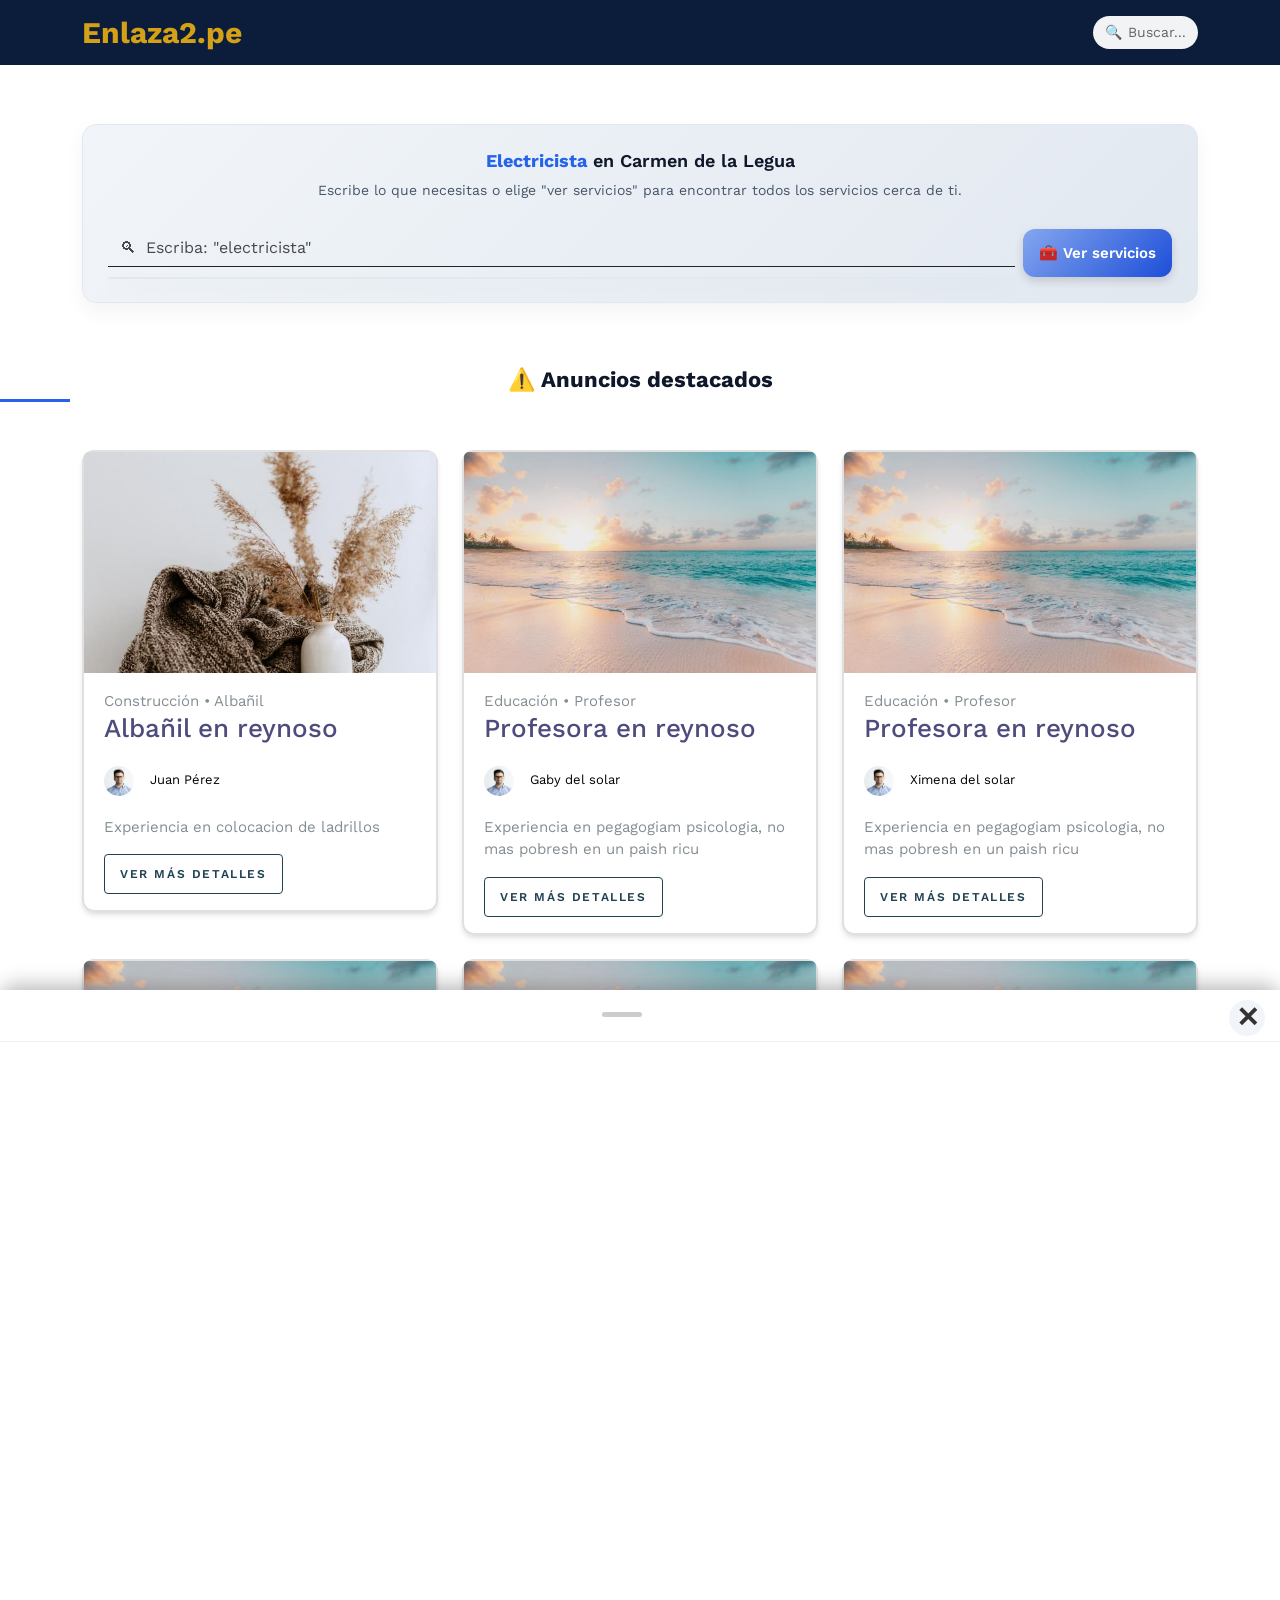
==== commit 46c86133: "feat:todos los feedbacks de mama y sai superados" ====
--- a/index.html
+++ b/index.html
@@ -1,5 +1,5 @@
 <!-- /*
-* Template Name: Blogy
+* Template Name: enlaza2
 * Template Author: Untree.co
 * Template URI: https://untree.co/
 * License: https://creativecommons.org/licenses/by/3.0/
@@ -34,7 +34,7 @@
 	<link rel="stylesheet" href="css/flatpickr.min.css">
 
 
-	<title>Blogy &mdash; Free Bootstrap 5 Website Template by Untree.co</title>
+	<title>enlaza2.pe &mdash; Directorio de servicios carmelinos</title>
 </head>
 
 <body>
@@ -52,61 +52,65 @@
 		<div class="container">
 			<div class="menu-bg-wrap">
 				<div class="site-navigation">
-					<div class="row g-0 align-items-center">
-						<div class="col-2">
-							<a href="index.html" class="logo m-0 float-start"><a href="index.html"
-									class="logo m-0 float-start">
-
-									<!-- Desktop -->
-									<span class="logo-desktop">Enlaza2.pe</span>
-
-									<!-- Mobile -->
-									<marquee class="logo-mobile" behavior="scroll" direction="left" scrollamount="3">
-										Enlaza2.pe
-									</marquee>
-
-								</a>
+					<div class="row align-items-center">
+						<div class="col-6">
+							<a href="index.html" class="logo m-0">
+								<!-- Desktop -->
+								<span class="logo-desktop">Enlaza2.pe</span>
+
+								<!-- Mobile -->
+								<div class="logo-mobile">
+									Enlaza2.pe
+								</div>
 							</a>
 						</div>
-						<div class="col-8 text-center">
-							<form action="#" class="search-form d-inline-block">
-								<input id="search" type="text" class="form-control"
-									placeholder="Escriba: gasfitero, electricista, carpintero" />
-								<span class="bi-search"></span>
-								<div id="suggestions" class="suggestions-box"></div>
-							</form>
+
+						<!-- 🔍 BUSCADOR MINI -->
+						<div class="col-6 text-end">
+							<div class="blz-nav-search" onclick="irABuscador()">
+								<span class="blz-nav-icon">🔍</span>
+								<span class="blz-nav-text">Buscar...</span>
+							</div>
 						</div>
 
-						<div class="col-2">
-							<a class="float-end site-menu-toggle js-menu-toggle d-inline-block">
-								Categorías
-							</a>
-							<ul id="menu-categorias" class="js-clone-nav"></ul>
-						</div>
 					</div>
 				</div>
 			</div>
 		</div>
 	</nav>
 
-	<section class="site-typing bg-light mb-4">
-		<div class="container">
-			<div class="text">
-				<h5><span id="typing"></span> carmelinos</h5>
+	<!--Menu lateral-->
+	<div>
+		<ul id="menu-categorias" class="js-clone-nav"></ul>
+	</div>
+
+
+	<section class="site-typing mb-2">
+		<div class="container">
+			<div class="blz-typing-card text-center">
+				<h5 class="blz-typing-title">
+					<span id="typing"></span> en Carmen de la Legua
+				</h5>
+				<p class="blz-typing-sub">
+					Escribe lo que necesitas o elige "ver servicios" para encontrar todos los servicios cerca de ti.
+				</p>
+				<!--  BUSCADOR -->
+				<div class="blz-search-box">
+					<div class="blz-search-wrapper">
+						<input id="search" type="text" class="form-control" placeholder='🔍︎  Escriba: "electricista"' />
+						<div id="suggestions" class="suggestions-box"></div>
+						<!--No usar <form> si no estás enviando nada-->
+					</div>
+
+					<button class="blz-search-btn js-menu-toggle" onclick="abrirCategorias()">
+						🧰 Ver servicios
+					</button>
+				</div>
 			</div>
 		</div>
 	</section>
 
-
-	<h5 id="titulo-resultados" class="text-center mt-5 mb-5"></h5>
-
-	<!-- Contenedores dinamicos -->
-	<!--tipoanuncio 1: plantilla para especialistas sin tarjeta
-		tipoanuncio 2: plantilla para especialistas con tarjeta (horizontal)
-		tipoanuncio 3: plantilla para clasificados sin imagen (Sólo TEXTO ---- compra/venta/alquiler: titulo, precio, zona, descripcion, fecha
-		tipoanuncio 4: plantilla para clasificados con imagen
-		tipoanuncio 5: plantilla para emprendimiento grande (imagen horizontal)
-		tipoanuncio 6: plantilla para emprendimiento grande (imagen vertical)-->
+	<h5 id="titulo-resultados" class="text-center mt-5 mb-5" style="display:none;"></h5>
 
 	<div class="posts-entry posts-entry-sm">
 		<div class="container">
@@ -116,50 +120,28 @@
 		</div>
 	</div>
 
-	<div class="posts-entry posts-entry-sm">
+	<div class="posts-entry">
 		<div class="container">
 			<div class="row" id="tipo2"></div>
 		</div>
 	</div>
-
-	<div class="posts-entry posts-entry-sm">
-		<div class="container">
-			<div class="row g-3">
-				<div class="col-md-12">
-					<div class="row" id="tipo3">
-					</div>
-				</div>
-			</div>
-		</div>
-	</div>
-
-	<div class="posts-entry posts-entry-sm">
-		<div class="container">
-			<div class="row" id="tipo4"></div>
-		</div>
-	</div>
-
-	<div class="posts-entry posts-entry-sm">
-		<div class="container">
-			<div class="row" id="tipo5"></div>
-		</div>
-	</div>
 	<!-- End contenedores dinamicos -->
 
 
-	<div id="cta-publicar" class="alert alert-warning text-center mt-4">
-		<h5>¿Necesitas publicar tu anuncio o servicio?</h5>
-		<p>
-			Actualmente estamos buscando anunciantes.<br>
-			Si conoces uno o eres tú, publica GRATIS aquí 👇
+	<div id="cta-publicar" class="blz-cta-box text-center mt-4 mb-4">
+		<h5 class="blz-cta-title">
+			📢 Publica tu servicio y consigue clientes hoy
+		</h5>
+		<p class="blz-cta-text">
+			Es rápido, gratis y te ayudamos a crear tu anuncio.
 		</p>
-		<a href="formulario.html" class="btn btn-primary">
-			Publicar anuncio gratis
+		<a href="formulario.html" class="blz-cta-btn">
+			Publicar gratis ahora
 		</a>
 	</div>
 
 	<!--Overlay flotante-->
-	<div id="visor-full" class="visor-full">
+	<!--	<div id="visor-full" class="visor-full">
 		<div class="visor-header">
 			<span>Vista previa del anuncio</span>
 			<div>
@@ -169,8 +151,23 @@
 		</div>
 
 		<iframe id="visor-iframe" loading="lazy"></iframe>
-	</div>
+	</div>-->
 	<!--End Overlay flotante-->
+	<!-- FONDO OSCURO -->
+	<div id="blz-overlay-bg" class="blz-overlay-bg" onclick="cerrarSheet()"></div>
+
+	<!-- BOTTOM SHEET -->
+	<div id="blz-bottom-sheet" class="blz-bottom-sheet">
+		<div class="blz-sheet-header" id="dragHandle">
+			<div class="blz-drag-bar"></div>
+			<div class="blz-header-content">
+				<button class="blz-close-btn" onclick="cerrarSheet()">✕</button>
+			</div>
+		</div>
+		<div class="blz-sheet-body" id="blz-sheet-content">
+			<!-- aquí se inyecta contenido -->
+		</div>
+	</div>
 
 
 	<footer class="site-footer">
@@ -178,7 +175,7 @@
 			<div class="row">
 
 				<div class="col-12 text-center">
-<p class="blz-footer-links">
+					<p class="blz-footer-links">
 						<a href="javascript:void(0)" onclick="abrirTerms()">Términos y Condiciones</a>
 					</p>
 					<p>
@@ -189,7 +186,7 @@
 					</p>
 
 					<!-- LINKS LEGALES -->
-					
+
 				</div>
 
 			</div>
--- a/css/style.css
+++ b/css/style.css
@@ -1,5 +1,5 @@
 /*
-* Template Name: Blogy
+* Template Name: enlaza2
 * Template Author: Untree.co
 * Template License: https://creativecommons.org/licenses/by/3.0/
 * Author URI: https://untree.co/
@@ -2167,9 +2167,15 @@
   top: 100%;
   left: 0;
   width: 100%;
+
   background: white;
-  z-index: 1000;
-  border: 1px solid #ddd;
+  z-index: 9999;
+
+  border-radius: 8px;
+  border: 1px solid #e2e8f0;
+
+  box-shadow: 0 8px 20px rgba(0,0,0,0.1);
+  overflow: hidden;
 }
 
 .suggestions-box div {
@@ -2178,7 +2184,7 @@
 }
 
 .suggestions-box div:hover {
-  background: #f0f0f0;
+  background: #f1f5f9;
 }
 
 .text-uppercase {
@@ -2333,15 +2339,7 @@
 .logo:hover {
   color: #d4a017;
 }
-
-/*
-.site-nav {
-  position: relative;
-  width: 100%;
-  background-color: #0b1d3a;
-  padding: 10px 0;
-}*/
-
+ 
 .site-nav {
   position: fixed;
   top: 0;
@@ -2540,7 +2538,7 @@
 }
 
 .site-mobile-menu {
-  width: 300px;
+  width: 360px;
   position: fixed;
   right: 0;
   z-index: 2000;
@@ -2876,10 +2874,11 @@
 }
 
 .form-control {
-  height: 54px;
+  height: 38px;
   border-color: rgba(0, 0, 0, 0.1);
   background-color: transparent !important;
   margin-bottom: 10px;
+  border-bottom: 1px solid;
 }
 
 .form-control:active,
@@ -2912,7 +2911,7 @@
 }
 
 .site-typing {
-  padding-top: 5rem;
+  padding-top: 5.5rem;
   padding-bottom: 1rem;
   text-align: center;
 }
@@ -3206,7 +3205,9 @@
   position: relative;
   overflow: hidden;
   display: inline-block;
-  border-radius: 10px;
+  /*border-radius: 10px;*/ 
+  border-top-left-radius: 5px;
+  border-top-right-radius: 5px;
   margin-bottom: 10px;
 }
 
@@ -3261,6 +3262,7 @@
   border-radius: 10px;
 }
 
+
 .read-more {
   border-bottom: 2px solid #214252;
 }
@@ -3280,6 +3282,12 @@
   padding-left: 20px;
   padding-right: 20px;
 }
+
+.post-entry-alt .excerpt p{
+  margin-top: 0px;
+  margin-bottom: 1rem;
+}
+
 
 .post-entry-alt .img-link {
   position: relative;
@@ -3323,6 +3331,7 @@
   width: 30px;
   border-radius: 50%;
 }
+
 
 .blog-entries .blog-entry {
   display: block;
@@ -3333,6 +3342,15 @@
   position: relative;
 }
 
+.blog-entry{
+  border: 2px solid #e0e0e0;
+  border-radius: 12px;
+  box-shadow: 0 4px 6px -1px rgba(0, 0, 0, 0.1), 
+              0 2px 4px -1px rgba(0, 0, 0, 0.06);
+  transition: all 0.3s ease;
+  padding: 0px;
+
+}
 .blog-entries .blog-entry:hover,
 .blog-entries .blog-entry:focus {
   opacity: .7;
@@ -3955,26 +3973,62 @@
 /*NUEVOS*/
 
 #menu-categorias {
+  padding: 10px;
+}
+
+/* cada item */
+#menu-categorias li {
+  /*list-style: none;
+  margin-bottom: 10px;*/
+   padding: 2px 0;
+}
+
+/* botón táctil */
+#menu-categorias li a {
   display: block;
-  padding-left: 0;
-}
-
-#menu-categorias li {
-  list-style: none;
-  text-align: left;
-}
-
-#menu-categorias ul {
-  display: block !important;
-  /* siempre abierto */
-  padding-left: 15px;
+  padding: 14px 16px; /* 🔥 tamaño dedo */
+  font-size: 17px;
+  font-weight: 500;
+
+  background: #f5f7fa;
+  border-radius: 12px;
+
+  color: #333;
+  text-decoration: none;
+
+  transition: all 0.2s ease;
+}
+
+/* hover (desktop) */
+#menu-categorias li a:hover {
+  background: #e9eef5;
+}
+
+/* click (mobile feedback tipo app) */
+#menu-categorias li a:active {
+  background: #dce6f2;
+  transform: scale(0.98);
+}
+
+#menu-categorias li a::before {
+  content: "🔧";
+  margin-right: 8px;
 }
 
 #menu-categorias h6 {
-  margin-top: 10px;
-  font-weight: bold;
-}
-
+  margin: 20px 10px 10px;
+
+  font-size: 15px;
+  font-weight: 700;
+
+  color: #1a1a1a;
+
+  letter-spacing: 0.5px;
+  text-transform: uppercase;
+
+  border-left: 4px solid #0d6efd;
+  padding-left: 10px;
+}
 /*Efecto dragabble*/
 
 .visor-full {
@@ -4063,12 +4117,12 @@
 /* Mobile */
 @media (max-width: 768px) {
   .logo-desktop {
-    display: none;
-
+    display: none; 
   }
 
   .logo-mobile {
     display: block;
+    text-align: center;
   }
 }
 
@@ -4314,4 +4368,433 @@
   margin-top: 10px;
   font-size: 14px;
   color: #0f172a;
+}
+
+
+#titulo-resultados {
+  position: relative;
+  padding-bottom: 8px;
+    font-size: 22px;
+  font-weight: 700;
+  color: #0f172a; /* oscuro fuerte */
+  margin-bottom: 20px;
+}
+
+#titulo-resultados::after {
+  content: "";
+  width: 70px;
+  height: 3px;
+  background: #2563eb;
+  position: absolute;
+  bottom: 0;
+  left: 0;
+}
+
+/*invitacion a publicar*/
+
+/* CONTENEDOR */
+.blz-cta-box {
+  background: linear-gradient(135deg, #fff7ed, #ffedd5);
+  border: 1px solid #fed7aa;
+  border-radius: 14px;
+  padding: 25px;
+  animation: blzFadeIn 0.6s ease;
+}
+
+/* TÍTULO */
+.blz-cta-title {
+  font-weight: 700;
+  color: #9a3412;
+  margin-bottom: 10px;
+}
+
+/* TEXTO */
+.blz-cta-text {
+  color: #7c2d12;
+  font-size: 14px;
+}
+
+/* BOTÓN */
+.blz-cta-btn {
+  display: inline-block;
+  margin-top: 12px;
+  background: linear-gradient(135deg, #f97316, #ea580c);
+  color: #fff;
+  padding: 12px 18px;
+  border-radius: 10px;
+  font-weight: 600;
+  text-decoration: none;
+  transition: all 0.2s ease;
+}
+
+/* HOVER */
+.blz-cta-btn:hover {
+  transform: scale(1.05);
+  box-shadow: 0 8px 20px rgba(0,0,0,0.2);
+}
+
+/* ANIMACIÓN */
+@keyframes blzFadeIn {
+  from { opacity: 0; transform: translateY(10px); }
+  to { opacity: 1; transform: translateY(0); }
+}
+
+.blz-cta-btn {
+  animation: pulse 1.8s infinite;
+}
+
+@keyframes pulse {
+  0% { transform: scale(1); }
+  50% { transform: scale(1.06); }
+  100% { transform: scale(1); }
+}
+
+/*typing mejorado*/
+
+/* CONTENEDOR */
+.blz-typing-card {
+  background: linear-gradient(135deg, #f1f5f9, #e2e8f0);
+  border-radius: 14px;
+  padding: 25px;
+  border: 1px solid #e2e8f0;
+  box-shadow: 0 8px 20px rgba(0,0,0,0.05);
+  animation: fadeTyping 0.6s ease;
+}
+
+/* TÍTULO */
+.blz-typing-title {
+  font-size: 18px;
+  font-weight: 600;
+  color: #0f172a;
+}
+
+/* TEXTO SECUNDARIO */
+.blz-typing-sub {
+  font-size: 14px;
+  color: #475569;
+  margin-top: 8px;
+}
+
+/* TEXTO QUE SE ESCRIBE */
+#typing {
+  color: #2563eb;
+  font-weight: 700;
+}
+
+/* ANIMACIÓN SUAVE */
+@keyframes fadeTyping {
+  from {
+    opacity: 0;
+    transform: translateY(10px);
+  }
+  to {
+    opacity: 1;
+    transform: translateY(0);
+  }
+}
+
+/* CONTENEDOR BUSCADOR */
+.blz-search-box {
+  display: flex;
+  gap: 8px;
+  margin-top: 15px;
+}
+
+/* INPUT */
+.blz-search-input {
+  flex: 1;
+  padding: 5px;
+  border-radius: 10px;
+  border: 2px solid #e2e8f0;
+  font-size: 14px;
+  background: #fff;
+  transition: all 0.2s ease;
+}
+
+.blz-search-input:focus {
+  border-color: #2563eb;
+  outline: none;
+}
+
+.blz-search-btn {
+  background: linear-gradient(135deg, #2563eb80, #1d4ed8);
+  color: #fff;
+  border: none;
+  padding: 0 16px;
+  border-radius: 12px;
+  font-size: 15px;
+  font-weight: 600;
+  white-space: nowrap;
+  display: flex;
+  align-items: center;
+  gap: 6px;
+  box-shadow: 0 4px 10px rgba(0,0,0,0.15);
+  transition: all 0.25s ease;
+}
+
+.blz-search-btn:hover {
+  transform: translateY(-1px);
+  box-shadow: 0 6px 14px rgba(0,0,0,0.2);
+}
+
+.blz-search-btn:active {
+  transform: scale(0.97);
+}
+
+@media (max-width: 576px) {
+
+  .blz-search-box {
+    flex-direction: column;
+  }
+
+  .blz-search-btn {
+    width: 100%;
+    padding: 14px;
+    font-size: 16px;
+  }
+
+}
+
+.blz-search-wrapper {
+  position: relative; /* 🔥 CLAVE */
+  width: 100%;
+}
+
+/*formulario renovado*/
+
+.blz-label {
+  display: block;
+  font-weight: 600;
+  margin-bottom: 5px;
+  font-size: 14px;
+  color: #214252;
+}
+
+.blz-help {
+  font-size: 12px;
+  color: #6c757d;
+  display: block;
+  margin-top: 5px;
+}
+
+.form-control:focus {
+  border-bottom: 2px solid #214252;
+  box-shadow: none;
+}
+
+/*nuevo dragable*/
+
+.blz-bottom-sheet {
+  position: fixed;
+  bottom: -100%;
+  left: 0;
+  width: 100%;
+  height: 90vh;
+
+  background: #fff;
+  z-index: 9999;
+
+  border-top-left-radius: 16px;
+  border-top-right-radius: 16px;
+
+  box-shadow: 0 -5px 20px rgba(0, 0, 0, 0.274);
+
+  transition: bottom 0.4s ease;
+}
+
+/* ACTIVO */
+.blz-bottom-sheet.active {
+  bottom: 0;
+}
+
+.blz-bottom-sheet iframe {
+  height: 100%;
+  width: 100%;
+  border: none;
+  display: block;
+}
+
+/* HEADER */
+.blz-sheet-header {
+  display: flex;
+  justify-content: space-between;
+  align-items: center;
+  /*padding: 15px;*/
+  border-bottom: 1px solid #eee;
+  font-weight: bold;
+
+
+  position: relative;
+  padding: 10px 15px 5px;
+  background: #fff;
+}
+
+/* CUERPO */
+.blz-sheet-body { 
+  overflow-y: auto;
+  height: calc(100% - 60px);
+  overscroll-behavior: contain;
+}
+
+.blz-overlay-bg {
+  position: fixed;
+  top: 0;
+  left: 0;
+  width: 100%;
+  height: 100%;
+
+  background: rgba(0,0,0,0.4);
+  z-index: 9998;
+
+  display: none;
+}
+
+.blz-overlay-bg.active {
+  display: block;
+}
+
+/*X en dragable*/
+
+.blz-close-btn {
+  background: #f1f5f9;
+  border: none;
+  border-radius: 50%;
+
+  width: 36px;
+  height: 36px;
+
+  font-size: 28px;
+  font-weight: bold;
+  color: #333;
+
+  display: flex;
+  align-items: center;
+  justify-content: center;
+
+  cursor: pointer;
+  transition: all 0.2s ease;
+  
+}
+
+.blz-close-btn:hover {
+  background: #e2e8f0;
+}
+
+.blz-close-btn:active {
+  transform: scale(0.9);
+}
+
+/*dragg cerrado suave*/
+
+.blz-bottom-sheet {
+  transition: transform 0.3s ease, bottom 0.3s ease;
+  will-change: transform;
+}
+
+/* barra de arrastre */
+.blz-drag-bar {
+  width: 40px;
+  height: 5px;
+  background: #ccc;
+  border-radius: 10px;
+  margin: 0 auto 8px auto;
+}
+
+/* contenedor real */
+.blz-header-content {
+  display: flex;
+  align-items: center;
+  justify-content: center; /* centra el título */
+  position: relative;
+}
+
+/* título */
+.blz-header-content span {
+  font-weight: 600;
+  font-size: 16px;
+  color: #333;
+}
+
+/*asegurar scroll*/
+
+.blz-sheet-body {
+  /*overflow-y: auto;*/
+  overflow: hidden; /* 🔥 importante */ 
+  overscroll-behavior: contain;
+  padding: 0; /* opcional para evitar bordes raros */
+}
+
+/* evitar scroll horizontal raro */
+body {
+  overflow-x: hidden;
+}
+
+/*mini buscador*/
+
+.blz-nav-search {
+  display: inline-flex;
+  align-items: center;
+  gap: 6px;
+
+  padding: 6px 12px;
+
+  background: #f1f3f5;
+  border-radius: 20px;
+
+  font-size: 14px;
+  color: #666;
+
+  cursor: pointer;
+  transition: all 0.2s ease;
+}
+
+.blz-nav-search:hover {
+  background: #e9ecef;
+}
+
+/* icono */
+.blz-nav-icon {
+  font-size: 14px;
+}
+
+/* texto */
+.blz-nav-text {
+  white-space: nowrap;
+}
+
+@media (max-width: 768px) {
+  .blz-nav-text {
+    display: none; /* solo lupa */
+  }
+
+  .blz-nav-search {
+    padding: 8px;
+  }
+}
+
+.text-end {
+  text-align: right;
+}
+
+/*mostrar no existe e invitar a ser el primero*/
+
+.blz-no-result {
+  padding: 12px;
+  background: #fff3cd;
+  border: 1px solid #ffeeba;
+  border-radius: 8px;
+
+  cursor: pointer;
+  text-align: center;
+
+  font-size: 14px;
+}
+
+.blz-no-result:hover {
+  background: #ffe8a1;
+}
+
+.blz-no-link {
+  color: #0d6efd;
+  font-weight: 600;
 }
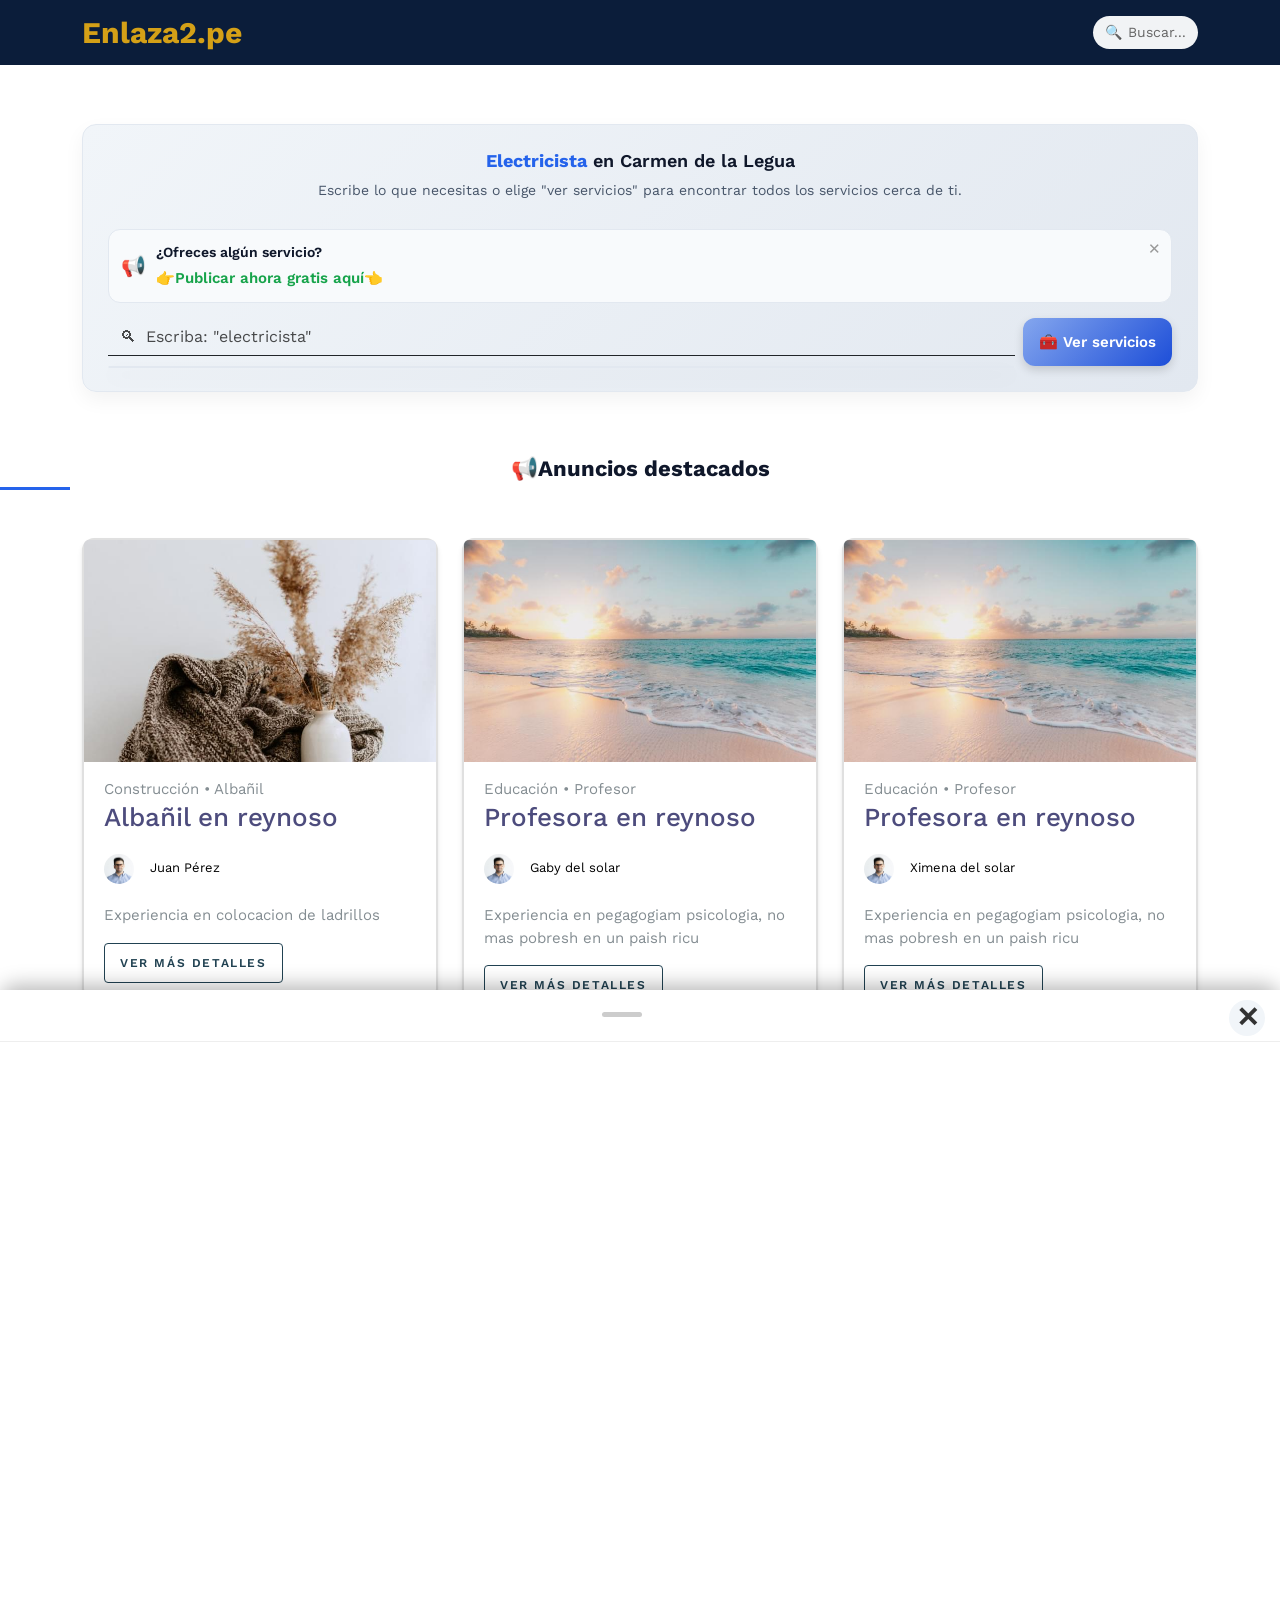
==== commit 6fb82c5e: "feat: nuevos progresos de feedback nuevo mama y sai" ====
--- a/index.html
+++ b/index.html
@@ -94,10 +94,27 @@
 				<p class="blz-typing-sub">
 					Escribe lo que necesitas o elige "ver servicios" para encontrar todos los servicios cerca de ti.
 				</p>
+
+				<!-- 🔥 AQUÍ VA EL CTA -->
+				<div class="blz-cta-inline">
+					<div class="blz-cta-icon">📢</div>
+					<div class="blz-cta-content">
+						<div class="blz-cta-inline-title">
+							¿Ofreces algún servicio?
+						</div> 
+						<a href="formulario.html" class="blz-cta-inline-link">
+							👉Publicar ahora gratis aquí👈
+						</a>
+					</div>
+					<div class="blz-cta-close" onclick="this.parentElement.style.display='none'">✕</div>
+				</div>
+
+
 				<!--  BUSCADOR -->
 				<div class="blz-search-box">
 					<div class="blz-search-wrapper">
-						<input id="search" type="text" class="form-control" placeholder='🔍︎  Escriba: "electricista"' />
+						<input id="search" type="text" class="form-control"
+							placeholder='🔍︎  Escriba: "electricista"' />
 						<div id="suggestions" class="suggestions-box"></div>
 						<!--No usar <form> si no estás enviando nada-->
 					</div>
@@ -126,19 +143,6 @@
 		</div>
 	</div>
 	<!-- End contenedores dinamicos -->
-
-
-	<div id="cta-publicar" class="blz-cta-box text-center mt-4 mb-4">
-		<h5 class="blz-cta-title">
-			📢 Publica tu servicio y consigue clientes hoy
-		</h5>
-		<p class="blz-cta-text">
-			Es rápido, gratis y te ayudamos a crear tu anuncio.
-		</p>
-		<a href="formulario.html" class="blz-cta-btn">
-			Publicar gratis ahora
-		</a>
-	</div>
 
 	<!--Overlay flotante-->
 	<!--	<div id="visor-full" class="visor-full">
--- a/css/style.css
+++ b/css/style.css
@@ -4779,22 +4779,103 @@
 /*mostrar no existe e invitar a ser el primero*/
 
 .blz-no-result {
-  padding: 12px;
+  padding: 14px;
   background: #fff3cd;
   border: 1px solid #ffeeba;
+  border-radius: 10px;
+  text-align: center;
+  cursor: pointer;
+}
+
+/* TEXTO SUPERIOR */
+.blz-no-title {
+  font-size: 14px;
+  margin-bottom: 8px;
+}
+
+/* MENSAJE IMPORTANTE */
+.blz-no-cta {
+  font-size: 15px;
+  font-weight: 700;
+  color: #b45309;
+  margin-bottom: 10px;
+}
+
+
+/* 🔥 BOTÓN (CLAVE) */
+.blz-no-btn {
+  background: #2563eb;
+  color: #fff;
+  padding: 10px;
   border-radius: 8px;
-
+  font-weight: 600;
+  font-size: 14px;
+  transition: all 0.2s ease;
+}
+
+.blz-no-result:hover .blz-no-btn {
+  background: #1d4ed8;
+}
+ 
+
+/*CTA*/
+
+.blz-cta-inline {
+  display: flex;
+  align-items: center;
+  gap: 10px;
+
+  background: #f8fafc;
+  border: 1px solid #e2e8f0;
+  border-radius: 12px;
+
+  padding: 12px;
+  margin: 12px 0;
+
+  position: relative;
+   animation: fadeInUp 0.5s ease;
+}
+
+/* icono */
+.blz-cta-icon {
+  font-size: 20px;
+}
+
+/* contenido */
+.blz-cta-content {
+  flex: 1;
+  text-align: left;
+}
+
+.blz-cta-inline-title {
+  font-weight: 600;
+  font-size: 14px;
+  color: #0f172a;
+}
+
+.blz-cta-inline-text {
+  font-size: 13px;
+  color: #475569;
+}
+
+/* link CTA */
+.blz-cta-inline-link {
+  display: inline-block;
+  margin-top: 4px;
+  color: #16a34a;
+  font-weight: 600;
+  text-decoration: none;
+}
+
+.blz-cta-inline-link:hover {
+  text-decoration: underline;
+}
+
+/* cerrar */
+.blz-cta-close {
+  position: absolute;
+  top: 8px;
+  right: 10px;
   cursor: pointer;
-  text-align: center;
-
-  font-size: 14px;
-}
-
-.blz-no-result:hover {
-  background: #ffe8a1;
-}
-
-.blz-no-link {
-  color: #0d6efd;
-  font-weight: 600;
+  color: #999;
 }
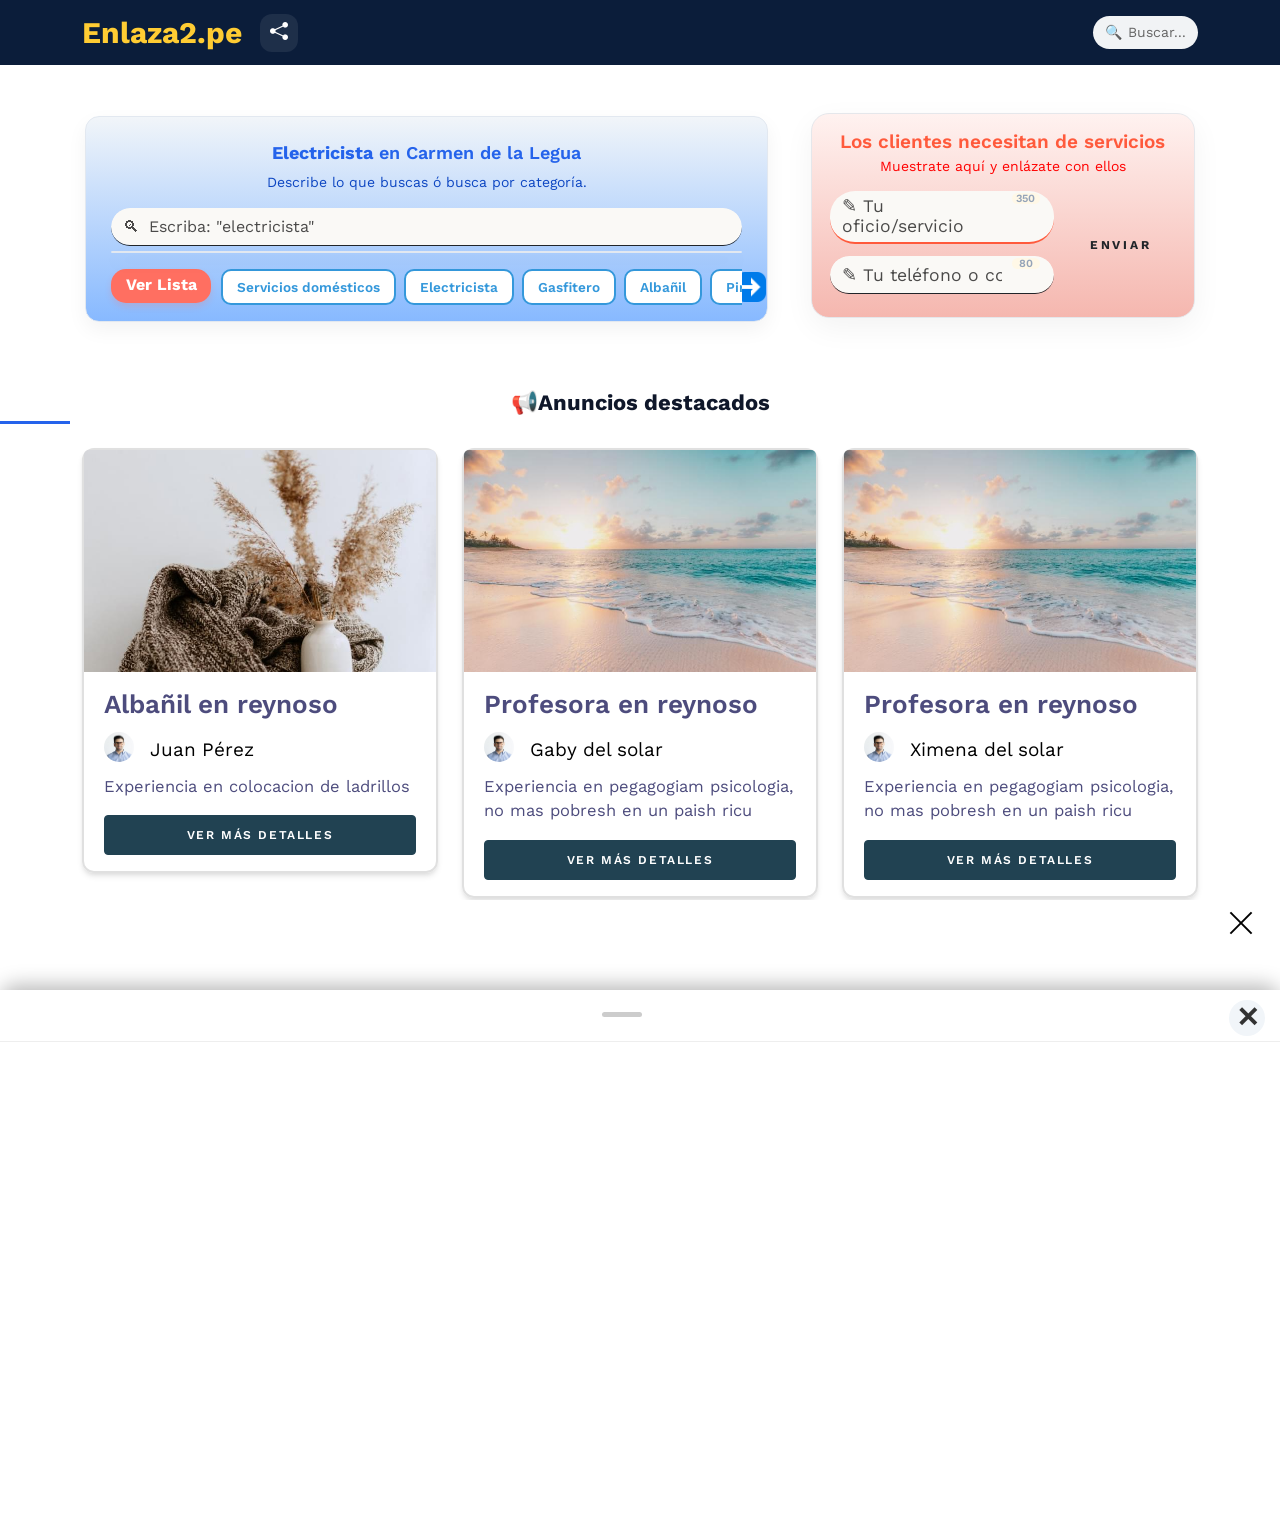
==== commit d3217adf: "feat: implementacion de buscador, formulario, categorias, design general" ====
--- a/index.html
+++ b/index.html
@@ -53,7 +53,7 @@
 			<div class="menu-bg-wrap">
 				<div class="site-navigation">
 					<div class="row align-items-center">
-						<div class="col-6">
+						<div class="col-6 d-flex align-items-center">
 							<a href="index.html" class="logo m-0">
 								<!-- Desktop -->
 								<span class="logo-desktop">Enlaza2.pe</span>
@@ -63,11 +63,17 @@
 									Enlaza2.pe
 								</div>
 							</a>
+
+							<!--COMPARTIR-->
+							<button class="blz-share-btn" onclick="compartirSitio()" type="button"
+								aria-label="Compartir">
+								<i class="bi bi-share-fill"></i>
+							</button>
 						</div>
 
 						<!-- 🔍 BUSCADOR MINI -->
 						<div class="col-6 text-end">
-							<div class="blz-nav-search" onclick="irABuscador()">
+							<div class="blz-nav-search" id="miniBuscador" onclick="irABuscador()">
 								<span class="blz-nav-icon">🔍</span>
 								<span class="blz-nav-text">Buscar...</span>
 							</div>
@@ -84,50 +90,158 @@
 		<ul id="menu-categorias" class="js-clone-nav"></ul>
 	</div>
 
-
-	<section class="site-typing mb-2">
-		<div class="container">
-			<div class="blz-typing-card text-center">
-				<h5 class="blz-typing-title">
-					<span id="typing"></span> en Carmen de la Legua
-				</h5>
-				<p class="blz-typing-sub">
-					Escribe lo que necesitas o elige "ver servicios" para encontrar todos los servicios cerca de ti.
-				</p>
-
-				<!-- 🔥 AQUÍ VA EL CTA -->
-				<div class="blz-cta-inline">
-					<div class="blz-cta-icon">📢</div>
-					<div class="blz-cta-content">
-						<div class="blz-cta-inline-title">
-							¿Ofreces algún servicio?
-						</div> 
+	<!-- CONTENEDOR DESKTOP -->
+
+	<div class="col-md-12 d-md-flex mt-5">
+		<!--seccion de CTA (call to action) de busqueda-->
+		<section class="site-typing mt-5 mb-3 col-lg-8" id="cta-anuncio">
+			<div class="w-100">
+				<div class="blz-typing-card text-center">
+					<h5 class="blz-typing-title">
+						<span id="typing"></span> en Carmen de la Legua
+					</h5>
+					<p class="blz-typing-sub">
+						Describe lo que buscas ó busca por categoría.
+					</p>
+
+					<!--  BUSCADOR -->
+					<div class="blz-search-box">
+						<div class="blz-search-wrapper">
+							<input id="search" type="text" class="form-control"
+								placeholder='🔍︎  Escriba: "electricista"' />
+							<div id="suggestions" class="suggestions-box"></div>
+							<!--No usar <form> si no estás enviando nada-->
+						</div>
+					</div>
+
+					<div class="blz-carrusel-wrapper">
+						<span class="blz-carrusel-titulo"></span>
+						<div class="blz-carrusel-container">
+							<!-- BOTÓN SCROLL -->
+							<div id="carrusel-categorias" class="blz-carrusel"></div>
+							<!-- BOTÓN SCROLL -->
+							<div class="blz-carrusel-next" id="btnScroll">
+								<img class="js-menu-toggle" src="icons/abajo-caterogorias.png">
+							</div>
+							<!-- BOTON PREV-->
+							<div onclick="abrirCategorias()">
+								<div class="blz-coral js-menu-toggle">Ver Lista</div>
+							</div>
+						</div>
+					</div>
+				</div>
+			</div>
+		</section>
+
+		<section class="mt-4 mb-4 col-lg-4" id="cta-anuncio">
+			<div class="w-100">
+				<div class="blz-cta-form-box">
+					<div class="blz-inline-layout">
+						<!-- TEXTO -->
+						<div class="blz-inline-copy">
+							<div class="blz-mini-title">
+								Los clientes necesitan de servicios
+							</div>
+							<div class="blz-mini-sub">
+								Muestrate aquí y enlázate con ellos
+							</div>
+						</div>
+						<!-- PASO 1 FORM-->
+						<div id="miniStep1" class="blz-inline-form">
+							<!-- COLUMNA IZQUIERDA -->
+							<div class="blz-fields">
+								<!-- SERVICIO -->
+								<div class="blz-field-wrap">
+									<textarea id="miniServicio" maxlength="350" class="form-control blz-servicio-box"
+										placeholder="✎ Tu oficio/servicio"></textarea>
+
+									<!--contador de caracteres-->
+									<div class="blz-counter">
+										<span id="countServicio">350</span>
+									</div>
+								</div>
+
+								<div class="blz-field-wrap">
+									<!--NOMBRE Y TELEFONO-->
+									<input type="text" maxlength="80" id="miniNombreTelefono"
+										class="form-control blz-datos-box" placeholder="✎ Tu teléfono o correo">
+									<!--INPUT DEL PENSAMIENTO GONZALO-->
+									<input type="text" id="gonzalo" name="website" autocomplete="off" tabindex="-1"
+										style="
+								position:absolute;
+								left:-9999px;
+								opacity:0;
+								height:0;
+								width:0;">
+
+									<!--contador de caracteres-->
+									<div class="blz-counter">
+										<span id="countDatos">80</span>
+									</div>
+								</div>
+							</div>
+							<button id="btnPublicarMini" class="btn blz-btn-publicar mt-3" type="button">
+								ENVIAR
+							</button>
+						</div>
+
+						<!-- STEP Final -->
+						<div id="miniStep2" style="display:none;">
+							<div class="blz-step-success">
+								<div class="blz-step-icon">
+									✅
+								</div>
+								<h5>
+									¡Solicitud enviada!
+								</h5>
+								<p>
+									Te contactaremos por WhatsApp para ayudarte
+									a publicar tu anuncio.
+								</p>
+							</div>
+						</div>
+					</div>
+		</section>
+	</div>
+
+	<h5 id="titulo-resultados" class="text-center mt-5 mb-4" style="display:none;"></h5>
+
+	<!-- NO RESULTS -->
+	<div id="blz-no-results" class="blz-no-results-box" style="display:none;">
+		<img src="images/no-results.jpg" alt="Sin resultados" class="blz-no-results-img">
+		<h3 class="blz-no-results-title">
+			No encontramos anuncios
+		</h3>
+		<p class="blz-no-results-text">
+			Intenta escribir otra palabra<br>
+			o publica tu servicio arriba.
+		</p>
+		<button type="button" class="blz-no-results-btn" onclick="irFormularioServicio()">
+			Publicar mi servicio
+		</button>
+	</div>
+
+
+	<!-- AQUÍ VA EL CTA-->
+	<!--
+	<section class="mt-4 mb-4" id="cta-anuncio">
+		<div class="container">
+			<div class="blz-cta-inline">
+				<div class="blz-cta-icon">📢</div>
+				<div class="blz-cta-content">
+					<div class="blz-cta-inline-title" id="cta-texto">
+						¿Quieres anunciar un servicio?
 						<a href="formulario.html" class="blz-cta-inline-link">
-							👉Publicar ahora gratis aquí👈
+							👉Siií, deseo publicar!👈
 						</a>
 					</div>
-					<div class="blz-cta-close" onclick="this.parentElement.style.display='none'">✕</div>
 				</div>
-
-
-				<!--  BUSCADOR -->
-				<div class="blz-search-box">
-					<div class="blz-search-wrapper">
-						<input id="search" type="text" class="form-control"
-							placeholder='🔍︎  Escriba: "electricista"' />
-						<div id="suggestions" class="suggestions-box"></div>
-						<!--No usar <form> si no estás enviando nada-->
-					</div>
-
-					<button class="blz-search-btn js-menu-toggle" onclick="abrirCategorias()">
-						🧰 Ver servicios
-					</button>
-				</div>
+				<div class="blz-cta-close" onclick="this.parentElement.style.display='none'">✕</div>
 			</div>
 		</div>
 	</section>
-
-	<h5 id="titulo-resultados" class="text-center mt-5 mb-5" style="display:none;"></h5>
+-->
+
 
 	<div class="posts-entry posts-entry-sm">
 		<div class="container">
@@ -143,6 +257,10 @@
 		</div>
 	</div>
 	<!-- End contenedores dinamicos -->
+
+	<div class="mt-5 mb-5">
+
+	</div>
 
 	<!--Overlay flotante-->
 	<!--	<div id="visor-full" class="visor-full">
@@ -239,12 +357,14 @@
 
 	<script src="js/enlaza2-categorias-menu.js"></script>
 	<script src="js/enlaza2-typing-categorias.js"></script>
-	<script src="js/enlaza2-buscador.js"></script>
+
 	<script src="js/enlaza2-render.js"></script>
 	<script src="js/enlaza2-modal.js"></script>
 	<script src="js/enlaza2-visor.js"></script>
 	<script src="js/enlaza2-blz-terms.js"></script>
-
+	<script src="js/enlaza2-formulario.js"></script>
+	<script src="js/enlaza2-buscador.js"></script>
+	<script src="js/enlaza2-compartir.js"></script>
 </body>
 
 </html>
--- a/css/style.css
+++ b/css/style.css
@@ -732,14 +732,14 @@
   font-size: 1rem;
   font-weight: 400;
   line-height: 1.5;
-  color: #212529; 
+  color: #212529;
   background-clip: padding-box;
   border: none;
-  
+
   -webkit-appearance: none;
   -moz-appearance: none;
-  appearance: none; 
-  
+  appearance: none;
+
   -webkit-transition: border-color 0.15s ease-in-out, -webkit-box-shadow 0.15s ease-in-out;
   transition: border-color 0.15s ease-in-out, -webkit-box-shadow 0.15s ease-in-out;
   -o-transition: border-color 0.15s ease-in-out, box-shadow 0.15s ease-in-out;
@@ -867,12 +867,16 @@
 }
 
 textarea.form-control {
-  min-height: calc(1.5em + 0.75rem + 2px);
+  resize: none;
+  min-height: calc(1.4em * 1);
+  max-height: 72px;
+  overflow-y: auto;
+  line-height: 1.1;
 }
 
 .border-bottom input,
 .border-bottom textarea {
-  border-bottom: 2px solid #214252;
+  border-bottom: 2px solid #2b2b2b;
 }
 
 .btn {
@@ -2174,8 +2178,10 @@
   border-radius: 8px;
   border: 1px solid #e2e8f0;
 
-  box-shadow: 0 8px 20px rgba(0,0,0,0.1);
+  box-shadow: 0 8px 20px rgba(0, 0, 0, 0.1);
   overflow: hidden;
+  color: #000000;
+  font-weight: 600;
 }
 
 .suggestions-box div {
@@ -2328,18 +2334,18 @@
 
 .logo {
   font-size: 24px;
-  color: #d4a017;
+  color: #ffcc33;
   font-weight: 700;
 }
 
 .logo span {
-  color: #d4a017 !important;
+  color: #ffcc33 !important;
 }
 
 .logo:hover {
-  color: #d4a017;
-}
- 
+  color: #ffcc33;
+}
+
 .site-nav {
   position: fixed;
   top: 0;
@@ -2537,8 +2543,8 @@
   transform: rotate(-45deg);
 }
 
-.site-mobile-menu {
-  width: 360px;
+/*.site-mobile-menu {
+  width: 300px;
   position: fixed;
   right: 0;
   z-index: 2000;
@@ -2551,14 +2557,39 @@
   -webkit-transition: 0.8s all cubic-bezier(0.23, 1, 0.32, 1);
   -o-transition: 0.8s all cubic-bezier(0.23, 1, 0.32, 1);
   transition: 0.8s all cubic-bezier(0.23, 1, 0.32, 1);
-}
-
-.offcanvas-menu .site-mobile-menu {
+}*/
+
+.site-mobile-menu {
+  width: 100%;
+  position: fixed;
+  bottom: 0;
+  left: 0;
+  z-index: 2000;
+
+  background: #fff;
+  height: 70vh;
+
+  border-top-left-radius: 16px;
+  border-top-right-radius: 16px;
+
+  padding-top: 20px;
+
+  transform: translateY(100%);
+  /* 👈 oculto abajo */
+  transition: 0.4s all cubic-bezier(0.23, 1, 0.32, 1);
+}
+
+/*.offcanvas-menu .site-mobile-menu {  //menu lateral se abre desde la derecha hacia el centro
   -webkit-box-shadow: -10px 0 20px -10px rgba(0, 0, 0, 0.1);
   box-shadow: -10px 0 20px -10px rgba(0, 0, 0, 0.1);
   -webkit-transform: translateX(0%);
   -ms-transform: translateX(0%);
   transform: translateX(0%);
+}*/
+
+.offcanvas-menu .site-mobile-menu {
+  transform: translateY(0);
+  /* 👈 sube desde abajo */
 }
 
 .site-mobile-menu .site-mobile-menu-header {
@@ -2876,9 +2907,10 @@
 .form-control {
   height: 38px;
   border-color: rgba(0, 0, 0, 0.1);
-  background-color: transparent !important;
-  margin-bottom: 10px;
+  background-color: #faf9f6 !important;
+  margin-bottom: 5px;
   border-bottom: 1px solid;
+  border-radius: 25px
 }
 
 .form-control:active,
@@ -2904,15 +2936,13 @@
 .form-control:-moz-placeholder {
   color: rgba(0, 0, 0, 0.7);
 }
- 
+
 
 textarea {
   height: auto !important;
 }
 
 .site-typing {
-  padding-top: 5.5rem;
-  padding-bottom: 1rem;
   text-align: center;
 }
 
@@ -3205,7 +3235,7 @@
   position: relative;
   overflow: hidden;
   display: inline-block;
-  /*border-radius: 10px;*/ 
+  /*border-radius: 10px;*/
   border-top-left-radius: 5px;
   border-top-right-radius: 5px;
   margin-bottom: 10px;
@@ -3220,6 +3250,7 @@
 .posts-entry .blog-entry h2 a,
 .posts-entry .blog-entry .h2 a {
   color: #4D4C7D;
+  font-weight: 600;
 }
 
 .posts-entry .btn-sm {
@@ -3227,6 +3258,7 @@
   padding-bottom: 10px;
   padding-left: 15px;
   padding-right: 15px;
+  display: block;
 }
 
 .posts-entry .blog-entry-sm li {
@@ -3270,7 +3302,7 @@
 .post-entry-alt h2,
 .post-entry-alt .h2 {
   font-size: 18px;
-  margin-bottom: 20px;
+  margin-bottom: 10px;
 }
 
 .post-entry-alt h2 a,
@@ -3281,9 +3313,12 @@
 .post-entry-alt .excerpt {
   padding-left: 20px;
   padding-right: 20px;
-}
-
-.post-entry-alt .excerpt p{
+
+  color: #4D4C7D;
+  font-size: 16.5px;
+}
+
+.post-entry-alt .excerpt p {
   margin-top: 0px;
   margin-bottom: 1rem;
 }
@@ -3317,10 +3352,10 @@
 
 .post-meta {
   color: gray;
-  font-size: 13px;
+  font-size: 19px;
   width: 100%;
   display: block;
-  margin-bottom: 20px;
+  margin-bottom: 10px;
 }
 
 .post-meta a {
@@ -3342,15 +3377,16 @@
   position: relative;
 }
 
-.blog-entry{
+.blog-entry {
   border: 2px solid #e0e0e0;
   border-radius: 12px;
-  box-shadow: 0 4px 6px -1px rgba(0, 0, 0, 0.1), 
-              0 2px 4px -1px rgba(0, 0, 0, 0.06);
+  box-shadow: 0 4px 6px -1px rgba(0, 0, 0, 0.1),
+    0 2px 4px -1px rgba(0, 0, 0, 0.06);
   transition: all 0.3s ease;
   padding: 0px;
 
 }
+
 .blog-entries .blog-entry:hover,
 .blog-entries .blog-entry:focus {
   opacity: .7;
@@ -3831,11 +3867,6 @@
   text-decoration: underline;
 }
 
-/* TEXTO EXTRA */
-.sec-features .blz-anunciante-extra {
-  color: rgba(255, 255, 255, 0.7);
-}
-
 .service-alt [class^="bi-"] {
   color: #214252;
   width: 50px;
@@ -3980,13 +4011,14 @@
 #menu-categorias li {
   /*list-style: none;
   margin-bottom: 10px;*/
-   padding: 2px 0;
+  padding: 2px 0;
 }
 
 /* botón táctil */
 #menu-categorias li a {
   display: block;
-  padding: 14px 16px; /* 🔥 tamaño dedo */
+  padding: 14px 16px;
+  /* 🔥 tamaño dedo */
   font-size: 17px;
   font-weight: 500;
 
@@ -3997,6 +4029,7 @@
   text-decoration: none;
 
   transition: all 0.2s ease;
+  border-left: 4px solid transparent;
 }
 
 /* hover (desktop) */
@@ -4010,10 +4043,6 @@
   transform: scale(0.98);
 }
 
-#menu-categorias li a::before {
-  content: "🔧";
-  margin-right: 8px;
-}
 
 #menu-categorias h6 {
   margin: 20px 10px 10px;
@@ -4029,6 +4058,7 @@
   border-left: 4px solid #0d6efd;
   padding-left: 10px;
 }
+
 /*Efecto dragabble*/
 
 .visor-full {
@@ -4117,7 +4147,7 @@
 /* Mobile */
 @media (max-width: 768px) {
   .logo-desktop {
-    display: none; 
+    display: none;
   }
 
   .logo-mobile {
@@ -4374,9 +4404,10 @@
 #titulo-resultados {
   position: relative;
   padding-bottom: 8px;
-    font-size: 22px;
+  font-size: 22px;
   font-weight: 700;
-  color: #0f172a; /* oscuro fuerte */
+  color: #0f172a;
+  /* oscuro fuerte */
   margin-bottom: 20px;
 }
 
@@ -4430,13 +4461,20 @@
 /* HOVER */
 .blz-cta-btn:hover {
   transform: scale(1.05);
-  box-shadow: 0 8px 20px rgba(0,0,0,0.2);
+  box-shadow: 0 8px 20px rgba(0, 0, 0, 0.2);
 }
 
 /* ANIMACIÓN */
 @keyframes blzFadeIn {
-  from { opacity: 0; transform: translateY(10px); }
-  to { opacity: 1; transform: translateY(0); }
+  from {
+    opacity: 0;
+    transform: translateY(10px);
+  }
+
+  to {
+    opacity: 1;
+    transform: translateY(0);
+  }
 }
 
 .blz-cta-btn {
@@ -4444,35 +4482,59 @@
 }
 
 @keyframes pulse {
-  0% { transform: scale(1); }
-  50% { transform: scale(1.06); }
-  100% { transform: scale(1); }
+  0% {
+    transform: scale(1);
+  }
+
+  50% {
+    transform: scale(1.06);
+  }
+
+  100% {
+    transform: scale(1);
+  }
 }
 
 /*typing mejorado*/
 
 /* CONTENEDOR */
 .blz-typing-card {
-  background: linear-gradient(135deg, #f1f5f9, #e2e8f0);
+  background: linear-gradient(180deg, #f1f5f9, #87b9ff);
   border-radius: 14px;
   padding: 25px;
+  padding-bottom: 10px;
   border: 1px solid #e2e8f0;
-  box-shadow: 0 8px 20px rgba(0,0,0,0.05);
+  box-shadow: 0 8px 20px rgba(0, 0, 0, 0.05);
   animation: fadeTyping 0.6s ease;
+
+}
+
+@media (min-width: 992px) {
+  .blz-typing-card {
+    width: 80%;
+    margin-left: 10%;
+  }
+
+  .blz-cta-form-box{
+    padding: 18px;
+    width: 90%; 
+    margin-top: 5%;
+    margin-left: -10%;
+  }
 }
 
 /* TÍTULO */
 .blz-typing-title {
   font-size: 18px;
   font-weight: 600;
-  color: #0f172a;
+  color: #2563eb;
 }
 
 /* TEXTO SECUNDARIO */
 .blz-typing-sub {
   font-size: 14px;
-  color: #475569;
-  margin-top: 8px;
+  color: #0d46c2;
+  margin-bottom: 1px;
 }
 
 /* TEXTO QUE SE ESCRIBE */
@@ -4487,6 +4549,7 @@
     opacity: 0;
     transform: translateY(10px);
   }
+
   to {
     opacity: 1;
     transform: translateY(0);
@@ -4528,13 +4591,13 @@
   display: flex;
   align-items: center;
   gap: 6px;
-  box-shadow: 0 4px 10px rgba(0,0,0,0.15);
+  box-shadow: 0 4px 10px rgba(0, 0, 0, 0.15);
   transition: all 0.25s ease;
 }
 
 .blz-search-btn:hover {
   transform: translateY(-1px);
-  box-shadow: 0 6px 14px rgba(0,0,0,0.2);
+  box-shadow: 0 6px 14px rgba(0, 0, 0, 0.2);
 }
 
 .blz-search-btn:active {
@@ -4556,7 +4619,8 @@
 }
 
 .blz-search-wrapper {
-  position: relative; /* 🔥 CLAVE */
+  position: relative;
+  /* 🔥 CLAVE */
   width: 100%;
 }
 
@@ -4630,7 +4694,7 @@
 }
 
 /* CUERPO */
-.blz-sheet-body { 
+.blz-sheet-body {
   overflow-y: auto;
   height: calc(100% - 60px);
   overscroll-behavior: contain;
@@ -4643,7 +4707,7 @@
   width: 100%;
   height: 100%;
 
-  background: rgba(0,0,0,0.4);
+  background: rgba(0, 0, 0, 0.4);
   z-index: 9998;
 
   display: none;
@@ -4673,7 +4737,7 @@
 
   cursor: pointer;
   transition: all 0.2s ease;
-  
+
 }
 
 .blz-close-btn:hover {
@@ -4704,7 +4768,8 @@
 .blz-header-content {
   display: flex;
   align-items: center;
-  justify-content: center; /* centra el título */
+  justify-content: center;
+  /* centra el título */
   position: relative;
 }
 
@@ -4719,9 +4784,11 @@
 
 .blz-sheet-body {
   /*overflow-y: auto;*/
-  overflow: hidden; /* 🔥 importante */ 
+  overflow: hidden;
+  /* 🔥 importante */
   overscroll-behavior: contain;
-  padding: 0; /* opcional para evitar bordes raros */
+  padding: 0;
+  /* opcional para evitar bordes raros */
 }
 
 /* evitar scroll horizontal raro */
@@ -4748,6 +4815,12 @@
   transition: all 0.2s ease;
 }
 
+.blz-nav-search.oculto {
+  opacity: 0;
+  transform: translateY(-10px);
+  pointer-events: none;
+}
+
 .blz-nav-search:hover {
   background: #e9ecef;
 }
@@ -4764,7 +4837,8 @@
 
 @media (max-width: 768px) {
   .blz-nav-text {
-    display: none; /* solo lupa */
+    display: none;
+    /* solo lupa */
   }
 
   .blz-nav-search {
@@ -4799,14 +4873,46 @@
   font-weight: 700;
   color: #b45309;
   margin-bottom: 10px;
-}
-
+  display: flex;
+  gap: 10px;
+  align-items: center;
+  justify-content: center;
+}
+
+.blz-shake {
+  animation: blzShake 0.6s ease;
+}
+
+@keyframes blzShake {
+  0% {
+    transform: translateX(0);
+  }
+
+  20% {
+    transform: translateX(-6px);
+  }
+
+  40% {
+    transform: translateX(6px);
+  }
+
+  60% {
+    transform: translateX(-4px);
+  }
+
+  80% {
+    transform: translateX(4px);
+  }
+
+  100% {
+    transform: translateX(0);
+  }
+}
 
 /* 🔥 BOTÓN (CLAVE) */
 .blz-no-btn {
   background: #2563eb;
   color: #fff;
-  padding: 10px;
   border-radius: 8px;
   font-weight: 600;
   font-size: 14px;
@@ -4816,29 +4922,45 @@
 .blz-no-result:hover .blz-no-btn {
   background: #1d4ed8;
 }
- 
+
 
 /*CTA*/
 
 .blz-cta-inline {
   display: flex;
   align-items: center;
-  gap: 10px;
+  gap: 12px;
 
   background: #f8fafc;
   border: 1px solid #e2e8f0;
   border-radius: 12px;
 
-  padding: 12px;
-  margin: 12px 0;
-
-  position: relative;
-   animation: fadeInUp 0.5s ease;
+  padding: 14px 16px;
+
+  transition: all 0.25s ease;
 }
 
 /* icono */
 .blz-cta-icon {
   font-size: 20px;
+  animation: pulseSoft 2.5s infinite;
+}
+
+@keyframes pulseSoft {
+  0% {
+    transform: scale(1);
+    opacity: 0.8;
+  }
+
+  50% {
+    transform: scale(1.15);
+    opacity: 1;
+  }
+
+  100% {
+    transform: scale(1);
+    opacity: 0.8;
+  }
 }
 
 /* contenido */
@@ -4849,8 +4971,9 @@
 
 .blz-cta-inline-title {
   font-weight: 600;
-  font-size: 14px;
+  font-size: 15px;
   color: #0f172a;
+  line-height: 1.4;
 }
 
 .blz-cta-inline-text {
@@ -4861,14 +4984,72 @@
 /* link CTA */
 .blz-cta-inline-link {
   display: inline-block;
-  margin-top: 4px;
-  color: #16a34a;
+  margin-top: 6px;
+
+  color: #0609a0;
   font-weight: 600;
   text-decoration: none;
-}
+
+  position: relative;
+
+  animation: pulseSoft 2.5s infinite;
+}
+
+@keyframes pulseSoft {
+  0% {
+    transform: scale(1);
+    opacity: 0.8;
+  }
+
+  50% {
+    transform: scale(1.15);
+    opacity: 0.9;
+  }
+
+  100% {
+    transform: scale(1);
+    opacity: 0.8;
+  }
+
+}
+
+
+/* underline animado elegante */
+.blz-cta-inline-link::after {
+  content: "";
+  position: absolute;
+  left: 0;
+  bottom: -2px;
+  width: 0%;
+  height: 2px;
+  background: #2563eb;
+  transition: width 0.3s ease;
+}
+
+.blz-cta-inline-link:hover::after {
+  width: 100%;
+}
+
 
 .blz-cta-inline-link:hover {
-  text-decoration: underline;
+  transform: translateY(-2px);
+  box-shadow: 0 8px 20px rgba(0, 0, 0, 0.05);
+}
+
+#cta-anuncio {
+  animation: fadeSlideUp 0.5s ease;
+}
+
+@keyframes fadeSlideUp {
+  from {
+    opacity: 0;
+    transform: translateY(10px);
+  }
+
+  to {
+    opacity: 1;
+    transform: translateY(0);
+  }
 }
 
 /* cerrar */
@@ -4878,4 +5059,726 @@
   right: 10px;
   cursor: pointer;
   color: #999;
-}+}
+
+
+/*CTA DE BUSQEUDA POR CATEGORIAS*/
+.blz-categorias-hint {
+  text-align: center;
+  align-items: center;
+  font-size: 0.95rem;
+}
+
+/* 🔥 CONTENEDOR CLICKEABLE (tipo botón grande) */
+.blz-categorias-btn {
+  padding: 10px 16px;
+  border-radius: 12px;
+  cursor: pointer;
+  transition: all 0.25s ease;
+  max-width: 420px;
+  position: relative;
+  overflow: hidden;
+}
+
+.blz-categorias-btn:hover {
+  background: #eef2ff;
+}
+
+/* TEXTO */
+.blz-categorias-text {
+  color: #000000;
+  display: block;
+  font-size: 0.85rem;
+  margin-bottom: 4px;
+  text-decoration: solid;
+  font-weight: 600;
+}
+
+/* TAGS */
+.blz-tags {
+  position: relative;
+  font-size: 0.85rem;
+  color: #333;
+  white-space: nowrap;
+  overflow: hidden;
+}
+
+/*EFECTO FADE tipo YouTube */
+.blz-tags {
+  font-size: 0.85rem;
+  color: #333;
+  white-space: nowrap;
+  overflow: hidden;
+
+  /*  fade real sobre el texto */
+  -webkit-mask-image: linear-gradient(to right, black 70%, transparent);
+  mask-image: linear-gradient(to right, black 70%, transparent);
+}
+
+/* TEXTO INTERNO */
+.blz-tag {
+  opacity: 0.8;
+}
+
+/* CTA DESTACADO */
+.blz-ver-mas {
+  display: inline-block;
+  margin-top: 6px;
+  font-size: 0.85rem;
+  color: #0d6efd;
+  /* color que ya definieron */
+  font-weight: 600;
+}
+
+/* Hover mejora UX */
+.blz-categorias-btn:hover .blz-ver-mas {
+  text-decoration: underline;
+}
+
+/*carrusel de categorias*/
+
+.blz-carrusel-wrapper {
+  margin-top: 12px;
+  text-align: left;
+}
+
+.blz-carrusel-titulo {
+  font-size: 0.9rem;
+  color: #555;
+}
+
+/* CONTENEDOR */
+.blz-carrusel-container {
+  position: relative;
+  margin-top: 8px;
+}
+
+/* SCROLL HORIZONTAL */
+.blz-carrusel {
+  display: flex;
+  gap: 8px;
+  overflow-x: auto;
+  scroll-behavior: smooth;
+  padding: 6px 40px 6px 110px;
+}
+
+/* ocultar scrollbar */
+.blz-carrusel::-webkit-scrollbar {
+  display: none;
+}
+
+/* BOTONES (chips) */
+.blz-chip {
+  flex: 0 0 auto;
+  background: #ffffff;
+  border-radius: 10px;
+  padding: 6px 14px;
+  font-size: 0.85rem;
+  cursor: pointer;
+  white-space: nowrap;
+  transition: 0.2s;
+  border: 2px solid #3498db;
+  color: #3498db;
+  font-weight: 600;
+  z-index: 1;
+}
+
+.blz-chip:hover {
+  background: #0d6efd;
+  color: #fff;
+}
+
+/* BOTÓN > */
+.blz-carrusel-next {
+  position: absolute;
+  right: 0;
+  top: 50%;
+  transform: translate(80%, -50%);
+  border: none;
+  color: white;
+  border-radius: 50%;
+  width: 30px;
+  height: 30px;
+  cursor: pointer;
+}
+
+/* BOTÓN > */
+.blz-carrusel-next img {
+  transform: rotate(270deg);
+  width: 30px;
+  height: 30px;
+}
+
+/* BOTÓN abre categorias */
+
+.blz-coral {
+  position: absolute;
+  top: 14%;
+  left: 0;
+  width: 100px;
+  height: 34px;
+  background-color: #FF6F61; /* Color Coral vivo */
+  color: #FFFFFF;            /* Texto blanco para alto contraste */
+  font-weight: 700;
+  border: none;
+  border-radius: 15px;
+  padding: 4px 8px;
+  font-size: 16px;
+  cursor: pointer;
+  text-align: center;
+  box-shadow: 0 4px 6px rgba(255, 111, 97, 0.2);
+  transition: all 0.2s ease-in-out;
+  /*transform: translate(0%, 0%);*/
+}
+
+/* Efecto al pasar el mouse (oscurece un poco) */
+.blz-coral:hover {
+  background-color: #E55B4F;
+  box-shadow: 0 6px 12px rgba(229, 91, 79, 0.3);
+  transform: translateY(-1px);
+}
+
+/* Efecto al hacer clic */
+.blz-coral:active {
+  background-color: #CC4E43;
+  transform: translateY(1px);
+}
+
+
+ 
+
+/* FOOTER */
+.blz-carrusel-footer {
+  margin-top: 6px;
+}
+
+.blz-ver-listado {
+  color: #0d6efd;
+  font-weight: 600;
+  text-decoration: underline;
+  cursor: pointer;
+}
+
+.blz-item-wrap {
+  display: flex;
+  align-items: center;
+  gap: 14px;
+}
+
+.blz-item-icon {
+  width: 42px;
+  height: 42px;
+
+  border-radius: 12px;
+
+  background: rgba(255, 255, 255, 0.7);
+
+  display: flex;
+  align-items: center;
+  justify-content: center;
+
+  flex-shrink: 0;
+}
+
+.blz-item-icon img {
+  width: 60px;
+  height: 60px;
+  object-fit: contain;
+}
+
+
+.blz-item-wrap {
+  display: flex;
+  align-items: center;
+  gap: 24px;
+}
+
+.blz-title-icon img {
+  width: 20px;
+  height: 20px;
+  gap: 2px;
+}
+
+
+/*formulario en index pagina principal*/
+
+.blz-cta-form-box {
+  background: linear-gradient(180deg, #FFF2F0, #f5b7af);
+  border-radius: 18px;
+  padding: 10px;
+  border: 1px solid #e5e7eb;
+  box-shadow:
+    0 10px 30px rgba(0, 0, 0, .05);
+  text-align: center;
+}
+
+.blz-mini-title {
+  font-size: 19px;
+  font-weight: 600;
+  color: #ff5a3c;
+  line-height: 1.1;
+  margin-bottom: 4px;
+}
+
+.blz-inline-form {
+  flex: 1;
+  display: flex;
+  gap: 12px;
+  align-items: center;
+}
+
+.blz-fields {
+  flex: 1;
+  display: flex;
+  flex-direction: column;
+  gap: 7px;
+}
+
+
+/* TEXTAREA */
+
+.blz-servicio-box {
+  /*flex: 2;*/
+  min-height: 58px;
+  resize: none;
+  background: #f8fbff;
+  border-bottom: 2px solid #ff5a3c;
+  font-size: 1.1rem;
+}
+
+.blz-mini-sub {
+  font-size: 14px;
+  color: #ff0000;
+  line-height: 1.3;
+}
+
+.blz-mini-inline {
+  display: flex;
+  gap: 10px;
+}
+
+@media(max-width:768px) {
+  .blz-mini-inline {
+    flex-direction: column;
+  }
+}
+
+.blz-servicio-box:focus {
+  border-color: #0d6efd;
+  background: #fff;
+  box-shadow: none;
+  color: #ff5a3c;
+}
+
+
+/* INPUT */
+.blz-datos-box {
+  font-size: 1.1rem;
+}
+
+.blz-field-wrap {
+  position: relative;
+  width: 100%;
+}
+
+/* CONTADOR DENTRO */
+
+.blz-counter {
+  position: absolute;
+  top: 2px;
+  right: 14px;
+  background: #fff8e7;
+  font-size: 11px;
+  font-weight: 600;
+  line-height: 1;
+  z-index: 5;
+  min-width: 28px;
+  color: #94a3b8;
+  pointer-events: none;
+  user-select: none;
+  transition: .2s ease;
+  text-align: center;
+  border-radius: 24px;
+}
+
+/* CUANDO QUEDA POCO */
+
+.blz-counter-warning {
+  color: #ff5a3c;
+  font-weight: 600;
+  border-color: #ffc9c9;
+  background: #ffe5e5;
+}
+
+/* ESPACIO PARA CONTADOR */
+
+.blz-servicio-box,
+.blz-datos-box {
+  padding-right: 52px;
+}
+
+
+/* BOTON */
+
+.blz-btn-publicar {
+  min-width: 110px;
+  border-radius: 16px;
+  font-weight: 700;
+  letter-spacing: 2.8px;
+  white-space: nowrap;
+}
+
+.blz-btn-publicar:hover {
+  transform: translateY(-2px);
+  box-shadow:
+    0 10px 20px rgba(34, 197, 94, .25);
+}
+
+/* STEP SUCCESS */
+.blz-step-success {
+  text-align: center;
+  padding: 10px;
+}
+
+.blz-step-success h5 {
+  color: #ff5a3c;
+  font-weight: 700;
+  font-size: 30px;
+}
+
+.blz-step-success p {
+  font-weight: 600;
+  color: #fffff9;
+  background-color: #ff5a3c;
+  border-radius: 20px;
+  padding: 15px;
+  font-size: 22px;
+
+}
+
+.blz-step-icon {
+  font-size: 42px;
+  margin-bottom: 10px;
+}
+
+/* MOBILE */
+
+
+
+@media(max-width:768px) {
+
+  .blz-inline-layout {
+    flex-direction: column;
+    align-items: stretch;
+  }
+
+  .blz-inline-copy {
+    text-align: center;
+    max-width: 430px !important;
+  }
+
+  .blz-inline-form {
+    display: grid;
+    grid-template-columns: 1fr 95px;
+    gap: 3px;
+    align-items: stretch;
+  }
+
+  .blz-fields {
+    display: flex;
+    flex-direction: column;
+    gap: 5px;
+  }
+
+  .blz-btn-publicar {
+    height: 100%;
+    display: flex;
+    align-items: center;
+    justify-content: center;
+    font-size: 15px;
+  }
+}
+
+.blz-inline-layout {
+  display: flex;
+  align-items: center;
+  gap: 8px;
+}
+
+.blz-inline-copy {
+  min-width: 230px;
+}
+
+/*modal del form index*/
+
+.blz-modal-success {
+
+  position: fixed;
+  inset: 0;
+
+  background: rgba(0, 0, 0, .45);
+
+  display: flex;
+  align-items: center;
+  justify-content: center;
+
+  z-index: 99999;
+
+  padding: 20px;
+
+}
+
+.blz-modal-box {
+
+  background: #fff;
+
+  width: 100%;
+  max-width: 380px;
+
+  border-radius: 18px;
+
+  padding: 28px;
+
+  text-align: center;
+
+  animation: modalPop .25s ease;
+
+}
+
+.blz-modal-icon {
+
+  font-size: 42px;
+
+  margin-bottom: 10px;
+
+}
+
+.blz-modal-box h4 {
+
+  font-weight: 700;
+
+  margin-bottom: 10px;
+
+}
+
+.blz-modal-box p {
+
+  color: #64748b;
+
+  margin-bottom: 20px;
+
+}
+
+@keyframes modalPop {
+
+  from {
+
+    transform: scale(.85);
+    opacity: 0;
+
+  }
+
+  to {
+
+    transform: scale(1);
+    opacity: 1;
+
+  }
+
+}
+
+/*COMPARTIR*/
+
+.blz-share-btn {
+  margin-left: 18px;
+  width: 38px;
+  height: 38px;
+  border: none;
+  border-radius: 12px;
+  background: rgba(255, 255, 255, .08);
+  color: #fff;
+  display: flex;
+  align-items: center;
+  justify-content: center;
+  font-size: 18px;
+  transition: .2s ease;
+}
+
+.blz-share-btn:hover {
+  background: rgba(255, 255, 255, .16);
+  transform: translateY(-1px);
+}
+
+
+/* DESKTOP */
+
+.blz-home-top-layout {
+
+  display: grid;
+
+  grid-template-columns:
+    minmax(0, 1fr) 420px;
+
+  gap: 18px;
+
+  align-items: start;
+}
+
+/* QUITAR ESPACIOS */
+
+.blz-home-top-layout>section {
+
+  margin: 0 !important;
+}
+
+/* MOBILE */
+
+@media(max-width:768px) {
+
+  .blz-home-top-layout {
+
+    display: flex;
+    flex-direction: column;
+  }
+
+}
+
+/* HACER MAS COMPACTO EL FORM */
+
+.blz-cta-form-box {
+  padding: 18px; 
+}
+
+/* TITULOS */
+
+.blz-inline-copy {
+
+  margin-bottom: 8px;
+}
+
+/* BOTON ENVIAR */
+
+.blz-btn-publicar {
+
+  align-self: stretch;
+  margin-top: 0 !important;
+}
+
+/* ALINEAR FORM */
+
+
+/* DESKTOP SOLAMENTE */
+
+@media(min-width:992px) {
+
+  .blz-inline-layout {
+
+    display: flex;
+    flex-direction: column;
+
+    height: 100%;
+  }
+
+  .blz-inline-form {
+
+    display: flex;
+    align-items: center;
+
+    gap: 12px;
+  }
+
+  .blz-fields {
+
+    flex: 1;
+  }
+
+  .blz-btn-publicar {
+
+    min-width: 110px;
+    height: 100px;
+
+    margin-top: 0 !important;
+
+    align-self: center;
+  }
+
+}
+
+/*NO RESULT*/
+
+/* =========================
+NO RESULTS
+========================= */
+
+.blz-no-results-box{
+	width:100%;
+	max-width:520px;
+	margin:35px auto;
+	padding:28px 22px;
+	border-radius:24px;
+	background:#fff;
+	text-align:center;
+	box-shadow:
+		0 10px 30px rgba(0,0,0,.06);
+}
+
+.blz-no-results-img{
+	width:700px;
+	max-width:100%;
+	margin-bottom:16px;
+}
+
+.blz-no-results-title{
+	font-size:1.5rem;
+	font-weight:800;
+	color:#0f172a;
+	margin-bottom:10px;
+}
+
+.blz-no-results-text{
+	font-size:1rem;
+	line-height:1.5;
+	color:#64748b;
+	margin-bottom:18px;
+}
+
+.blz-no-results-btn{
+	border:none;
+	background:#ff5a3c;
+	color:#fff;
+	font-weight:700;
+	padding:12px 20px;
+	border-radius:14px;
+	transition:.2s ease;
+  vertical-align: super;
+}
+
+.blz-no-results-btn:hover{
+	transform:translateY(-2px);
+	background:#ff4725;
+}
+
+/* MOBILE */
+
+@media(max-width:768px){
+
+	.blz-no-results-box{
+		padding:22px 16px;
+	}
+
+	.blz-no-results-img{
+		width:310px;
+	}
+
+	.blz-no-results-title{
+		font-size:1.2rem;
+	}
+
+	.blz-no-results-text{
+		font-size:.92rem;
+    display: inline-block;
+    margin-right: 5px;
+    margin-top: 5px;
+	}
+
+} 
